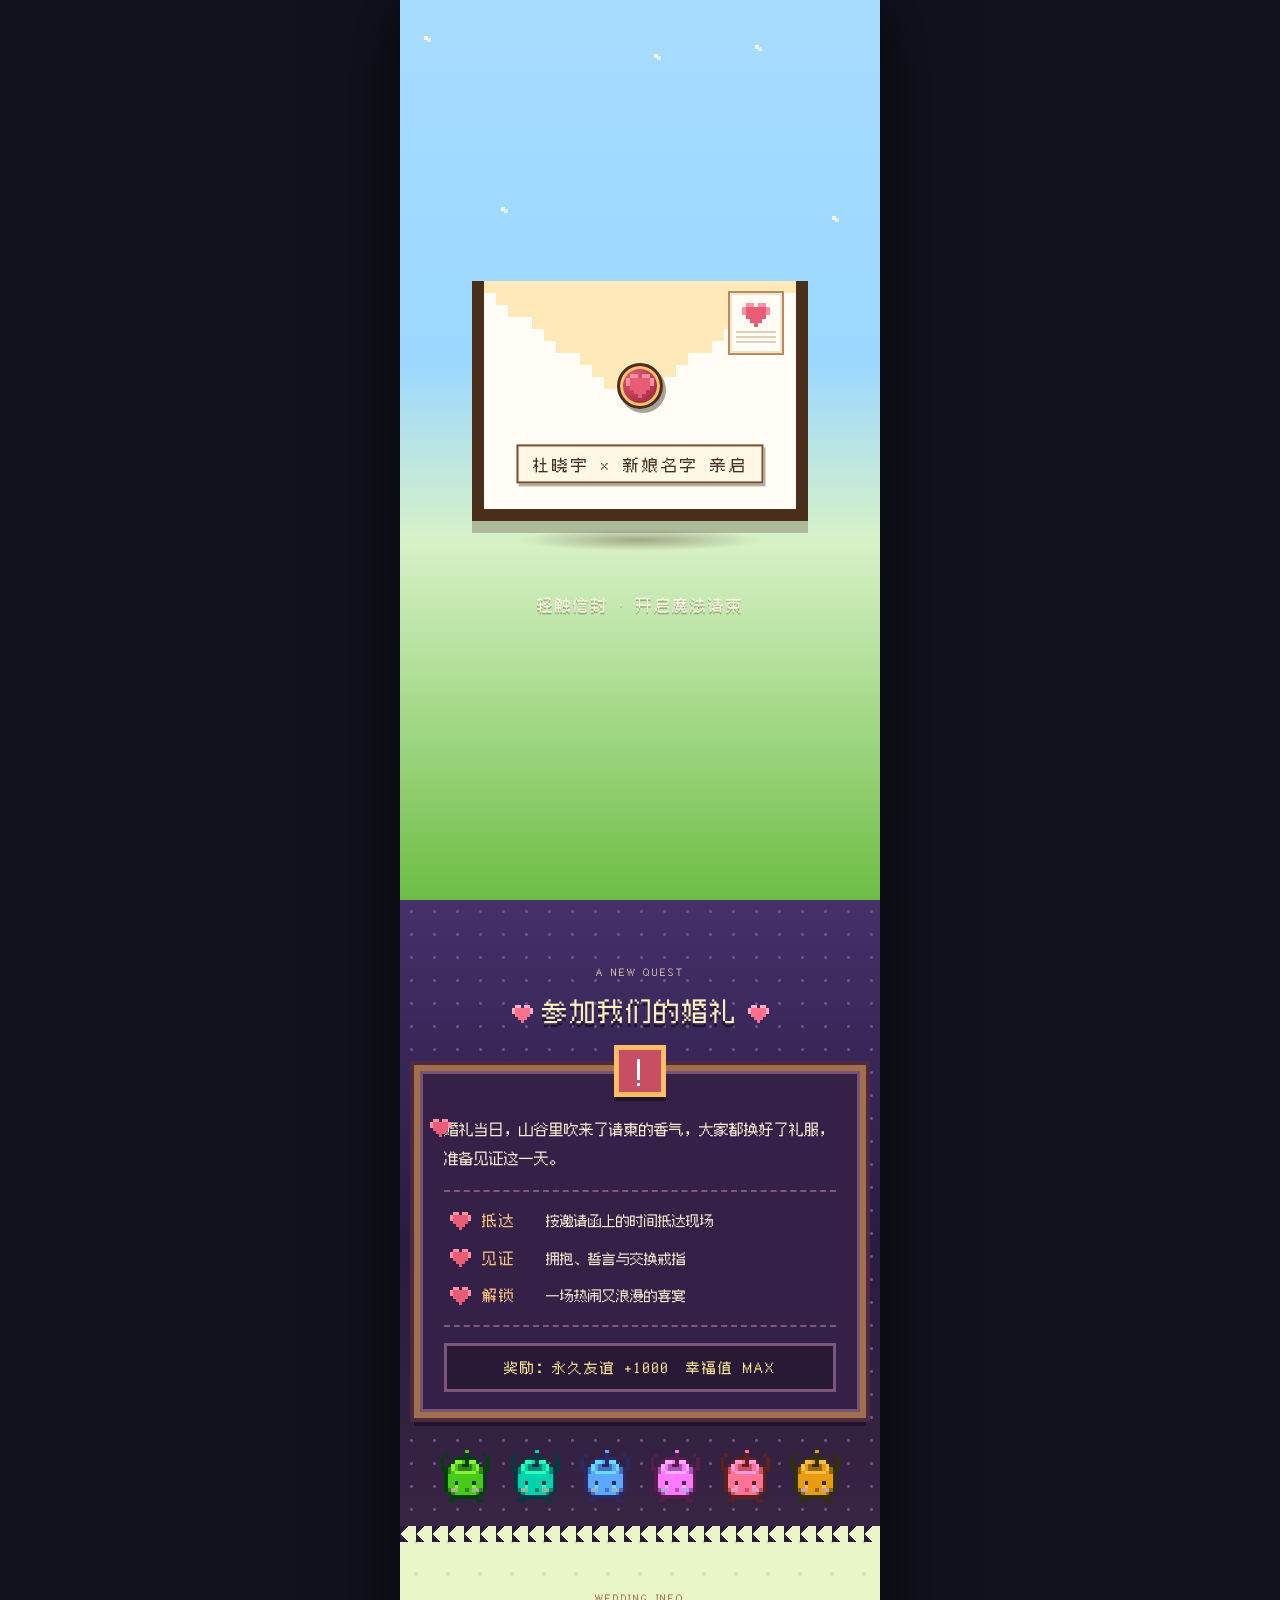
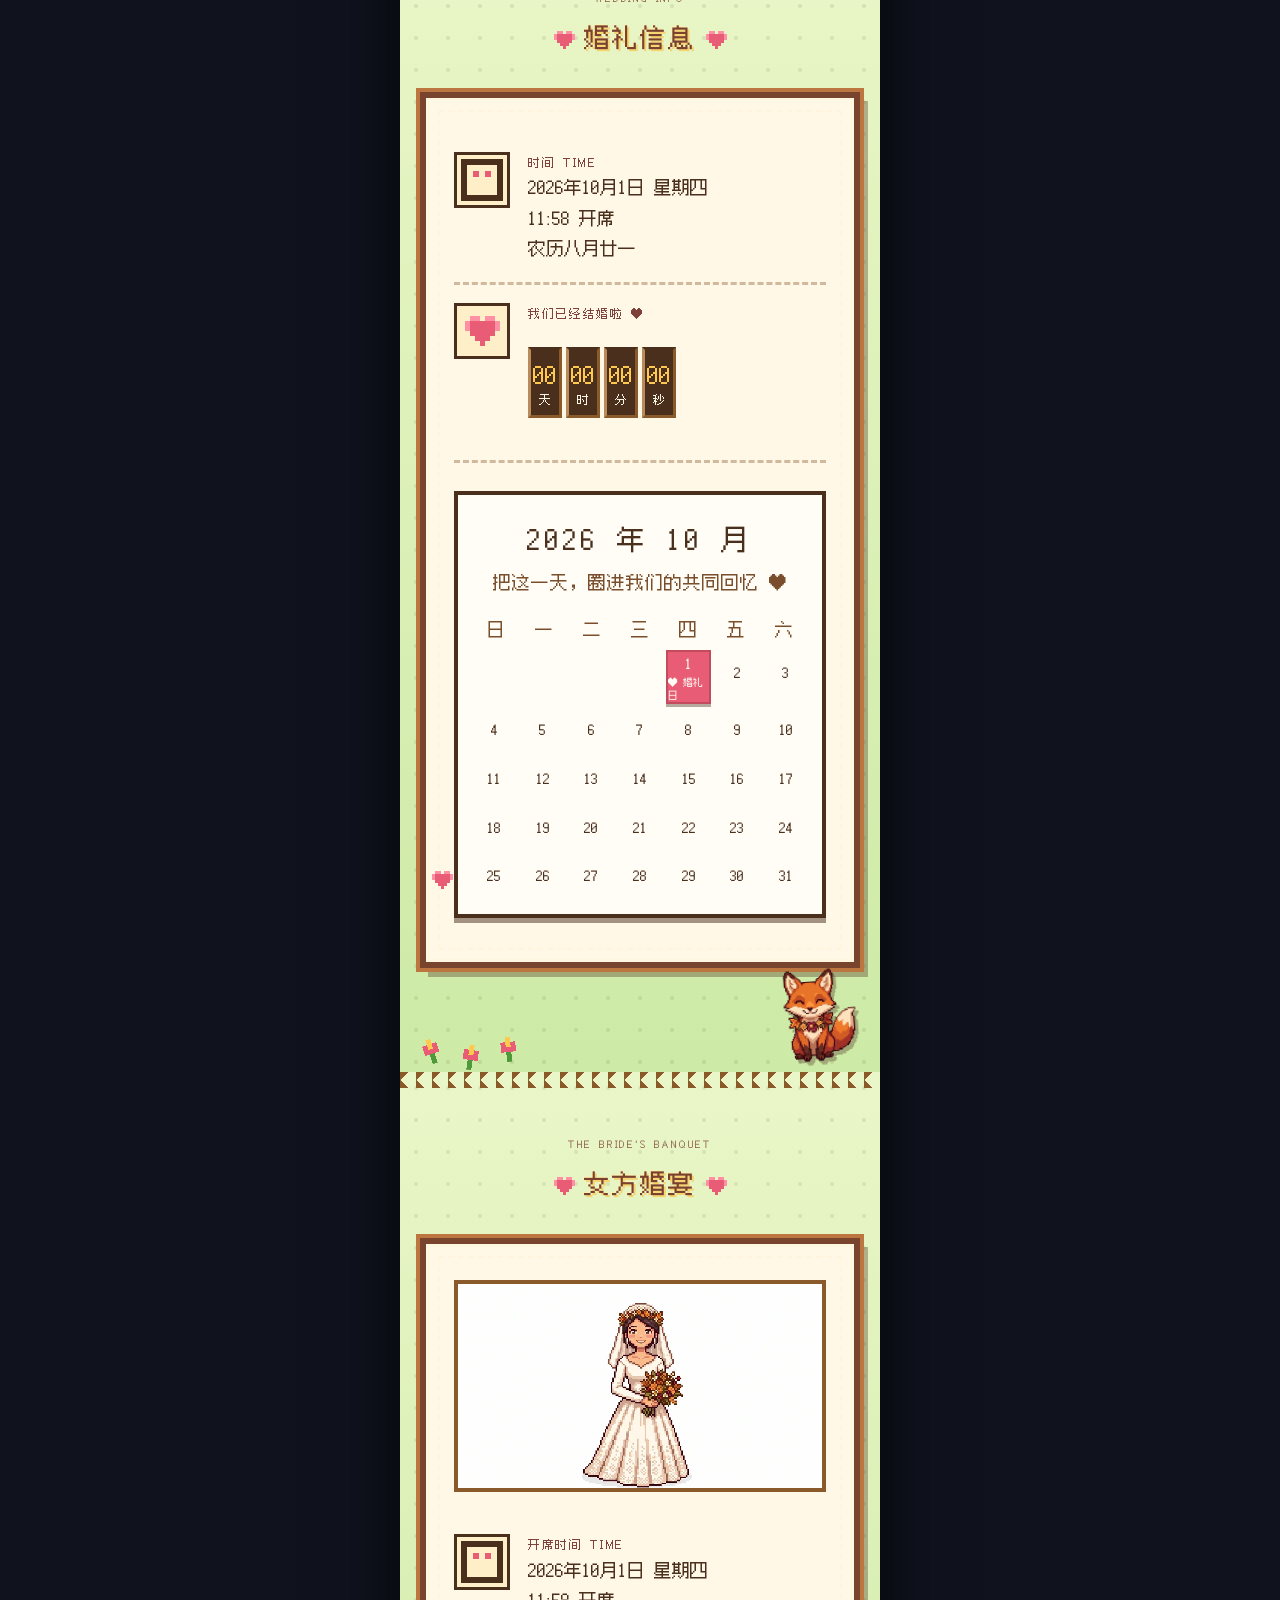
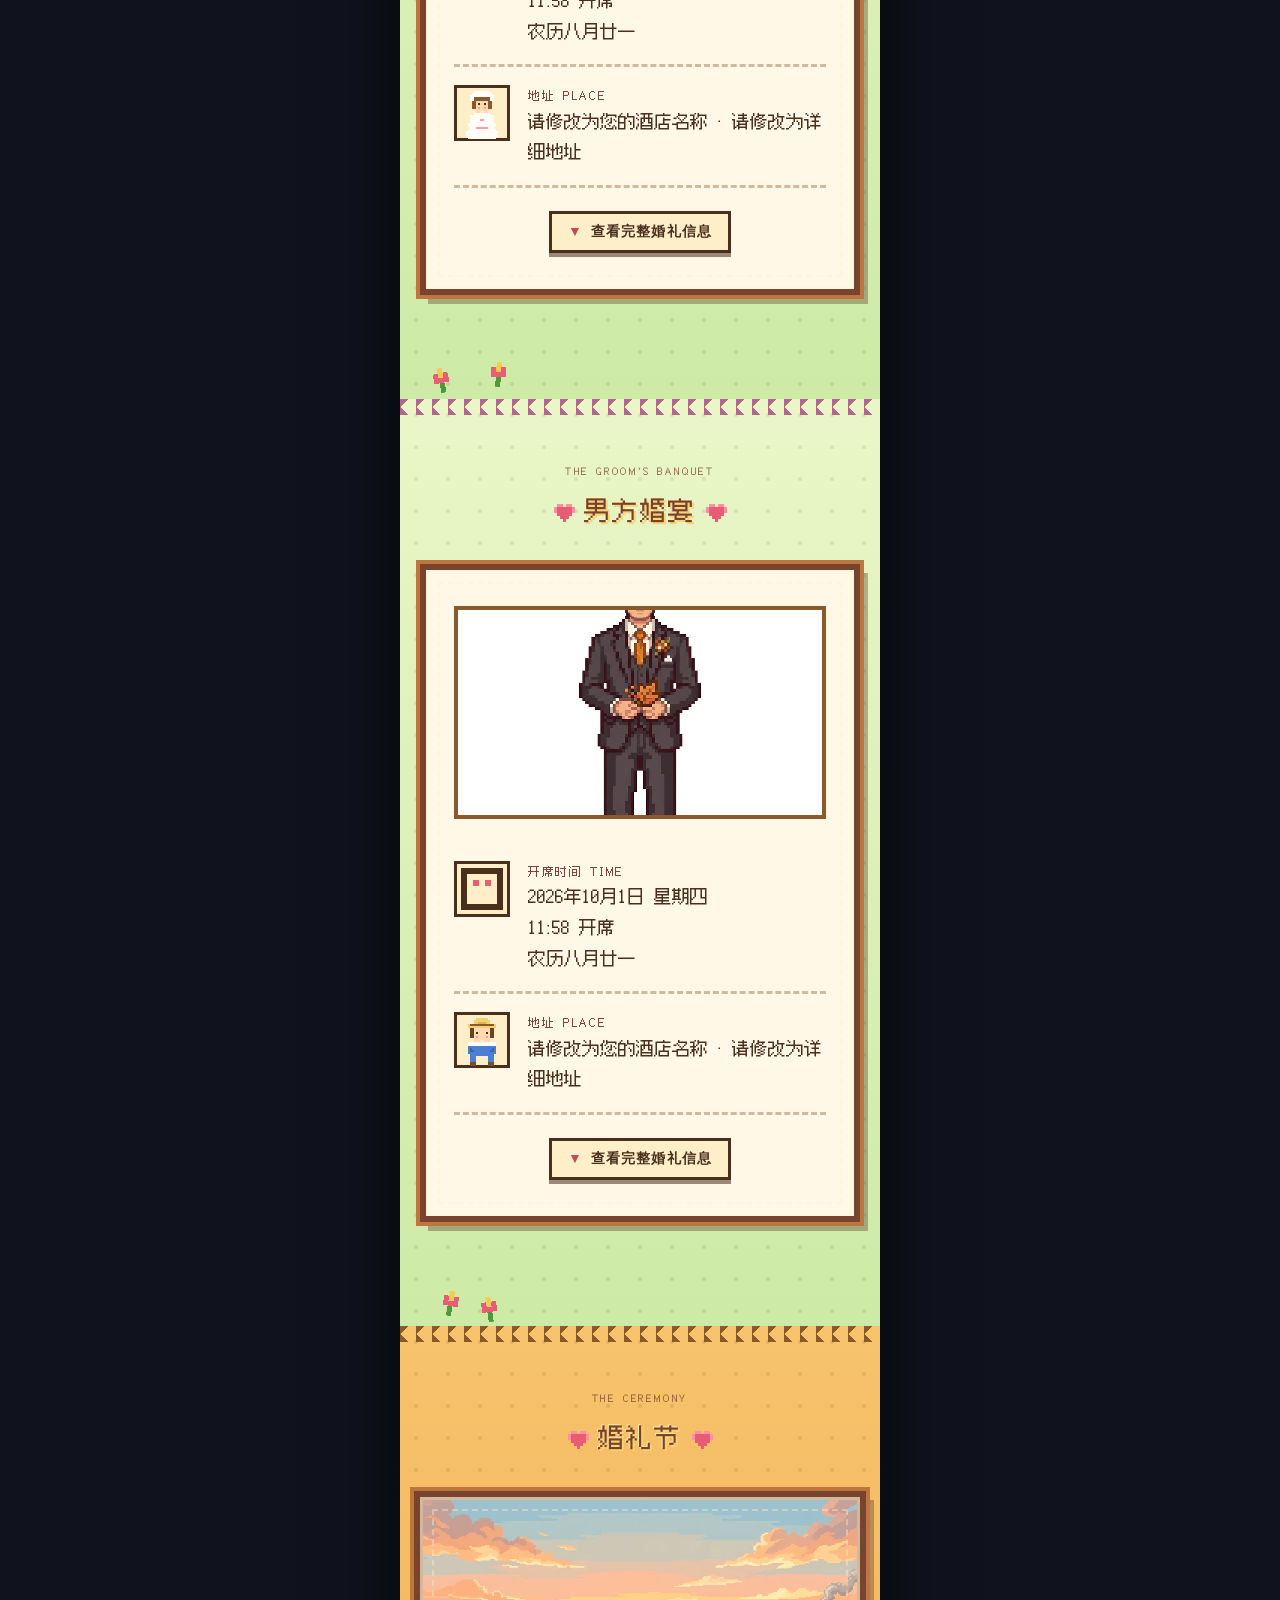
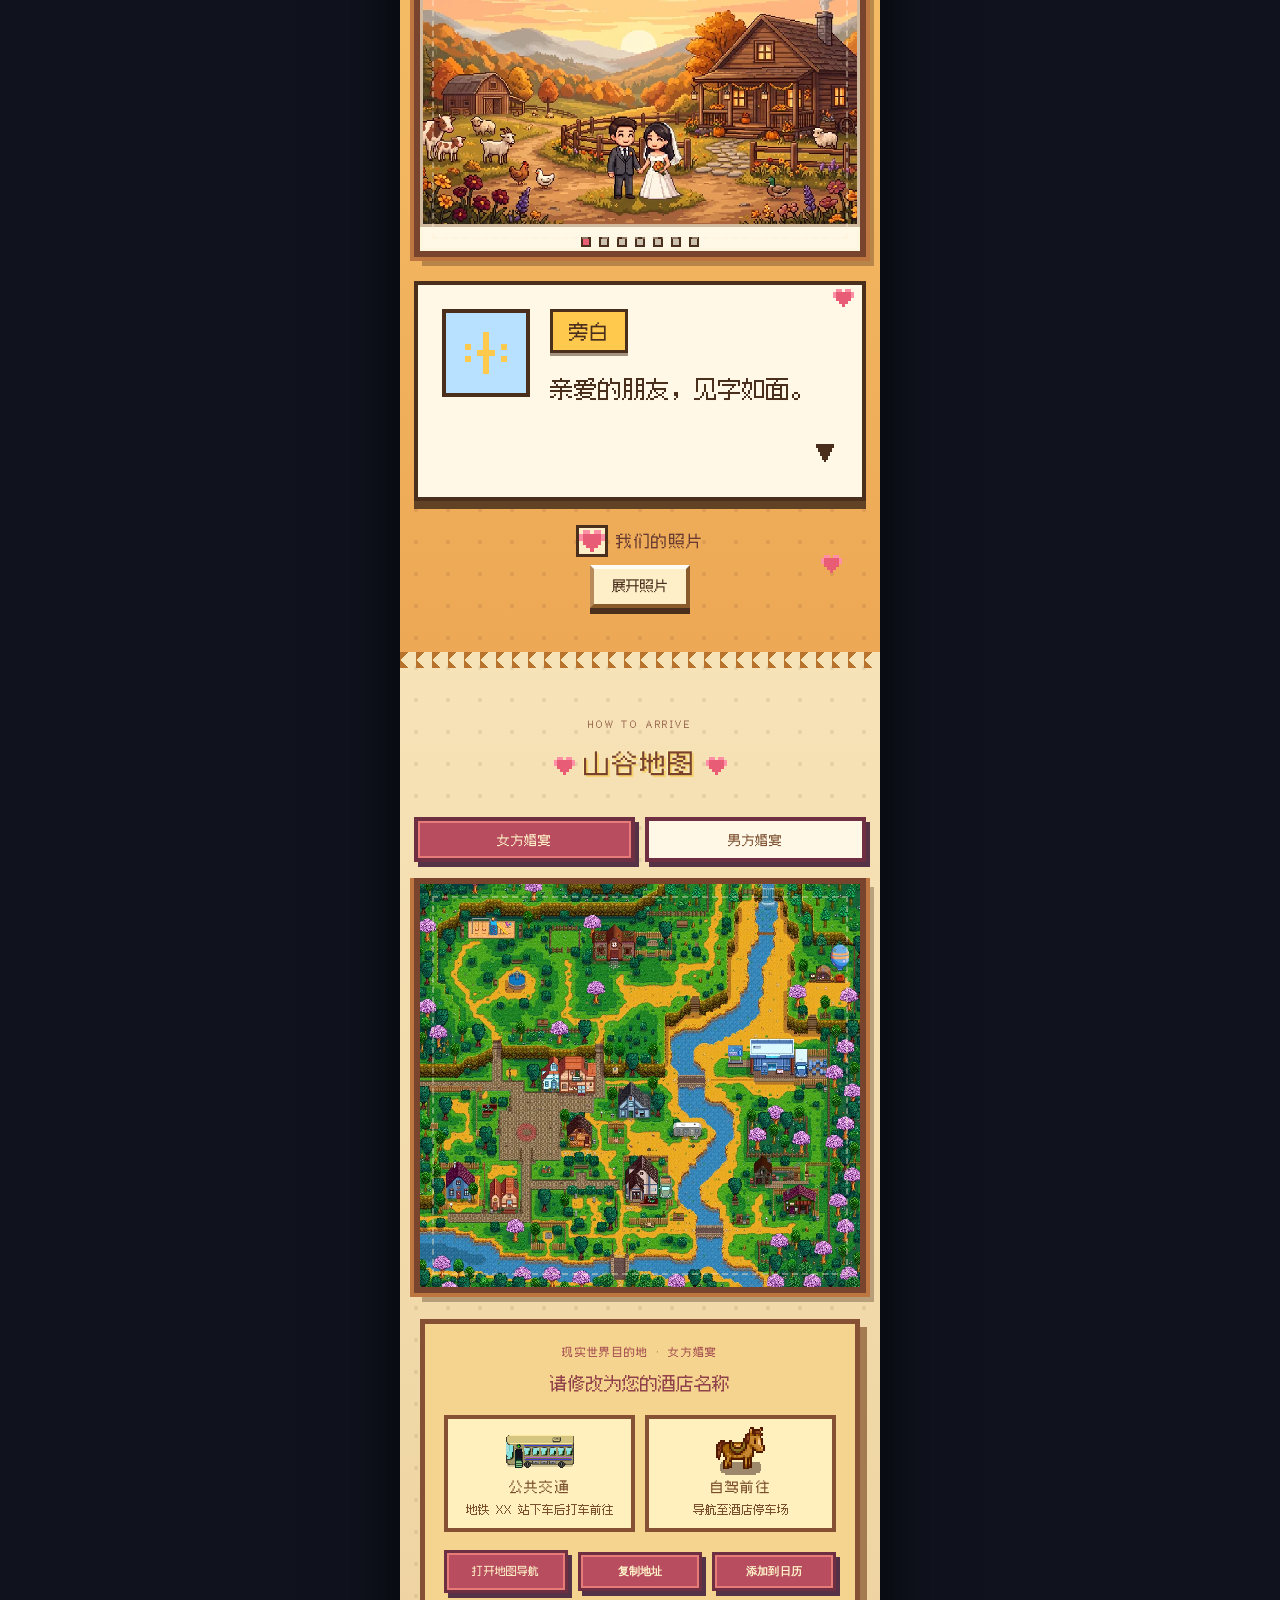
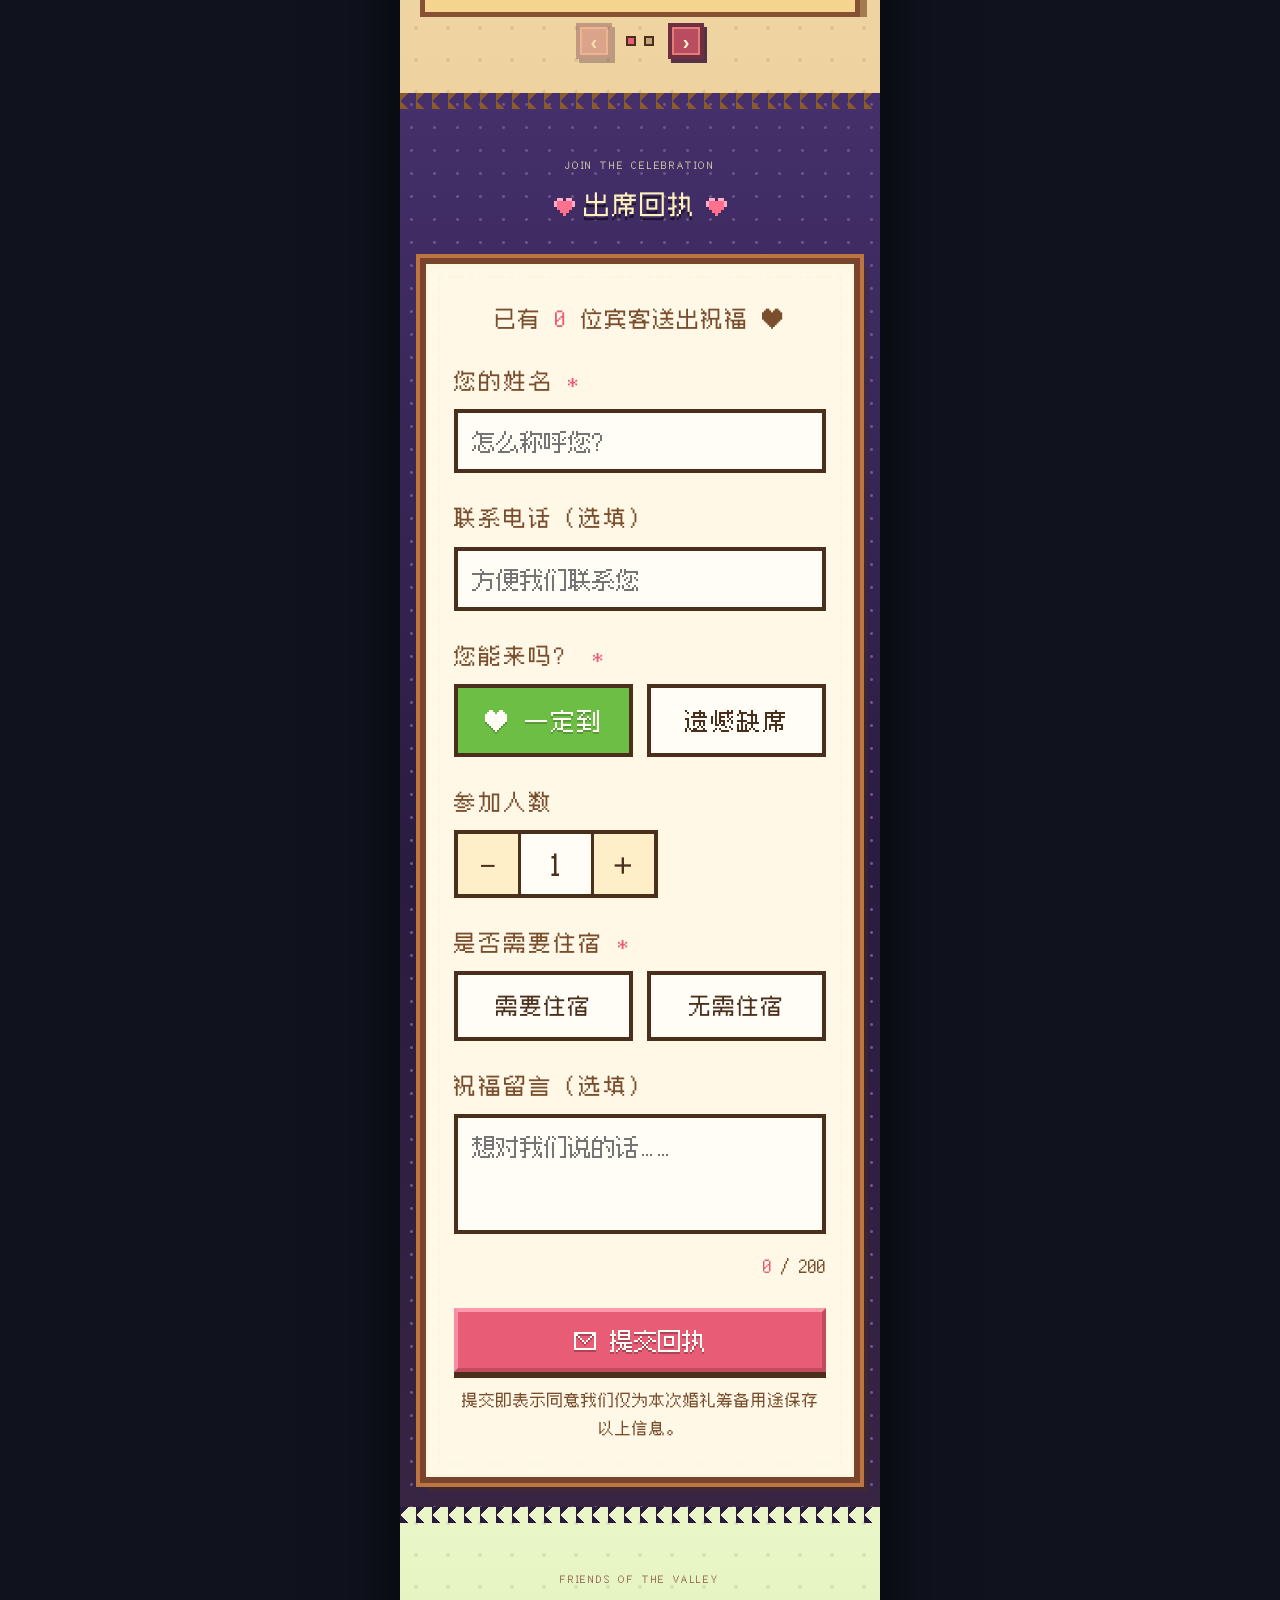
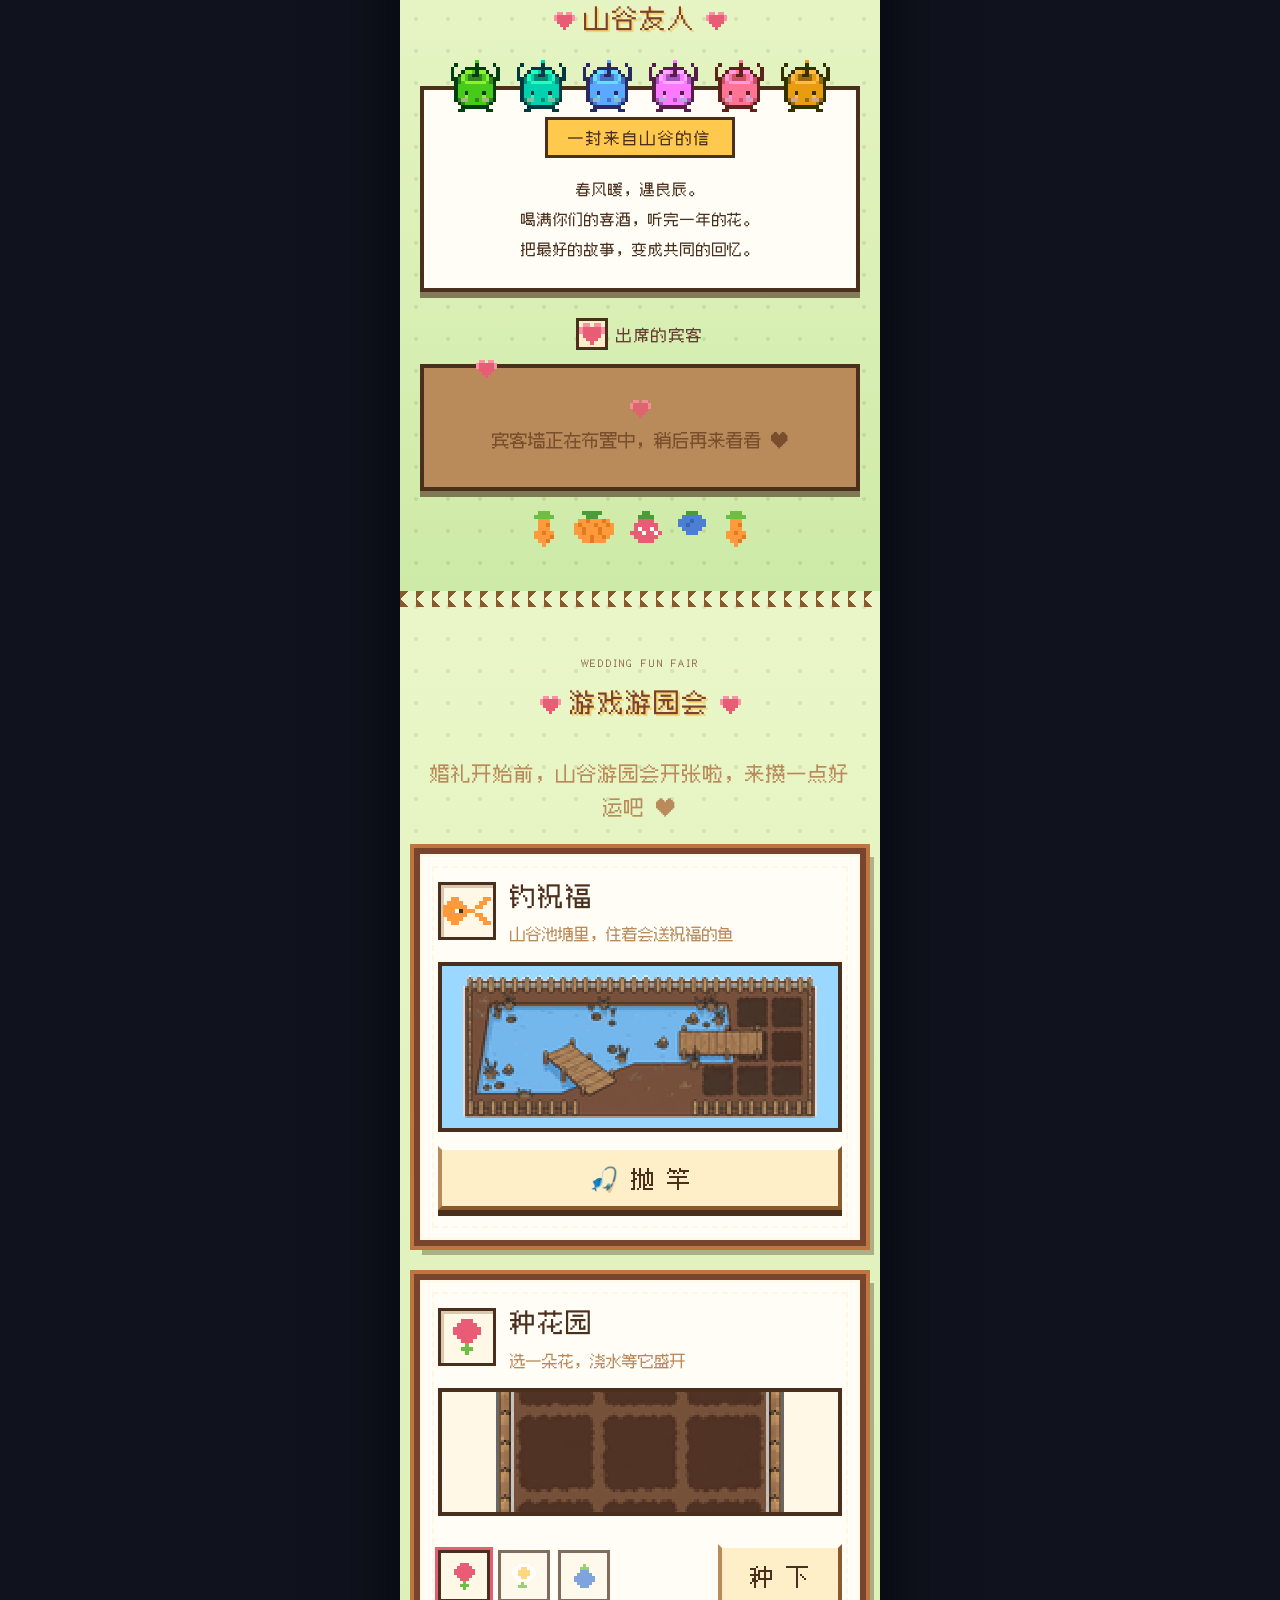
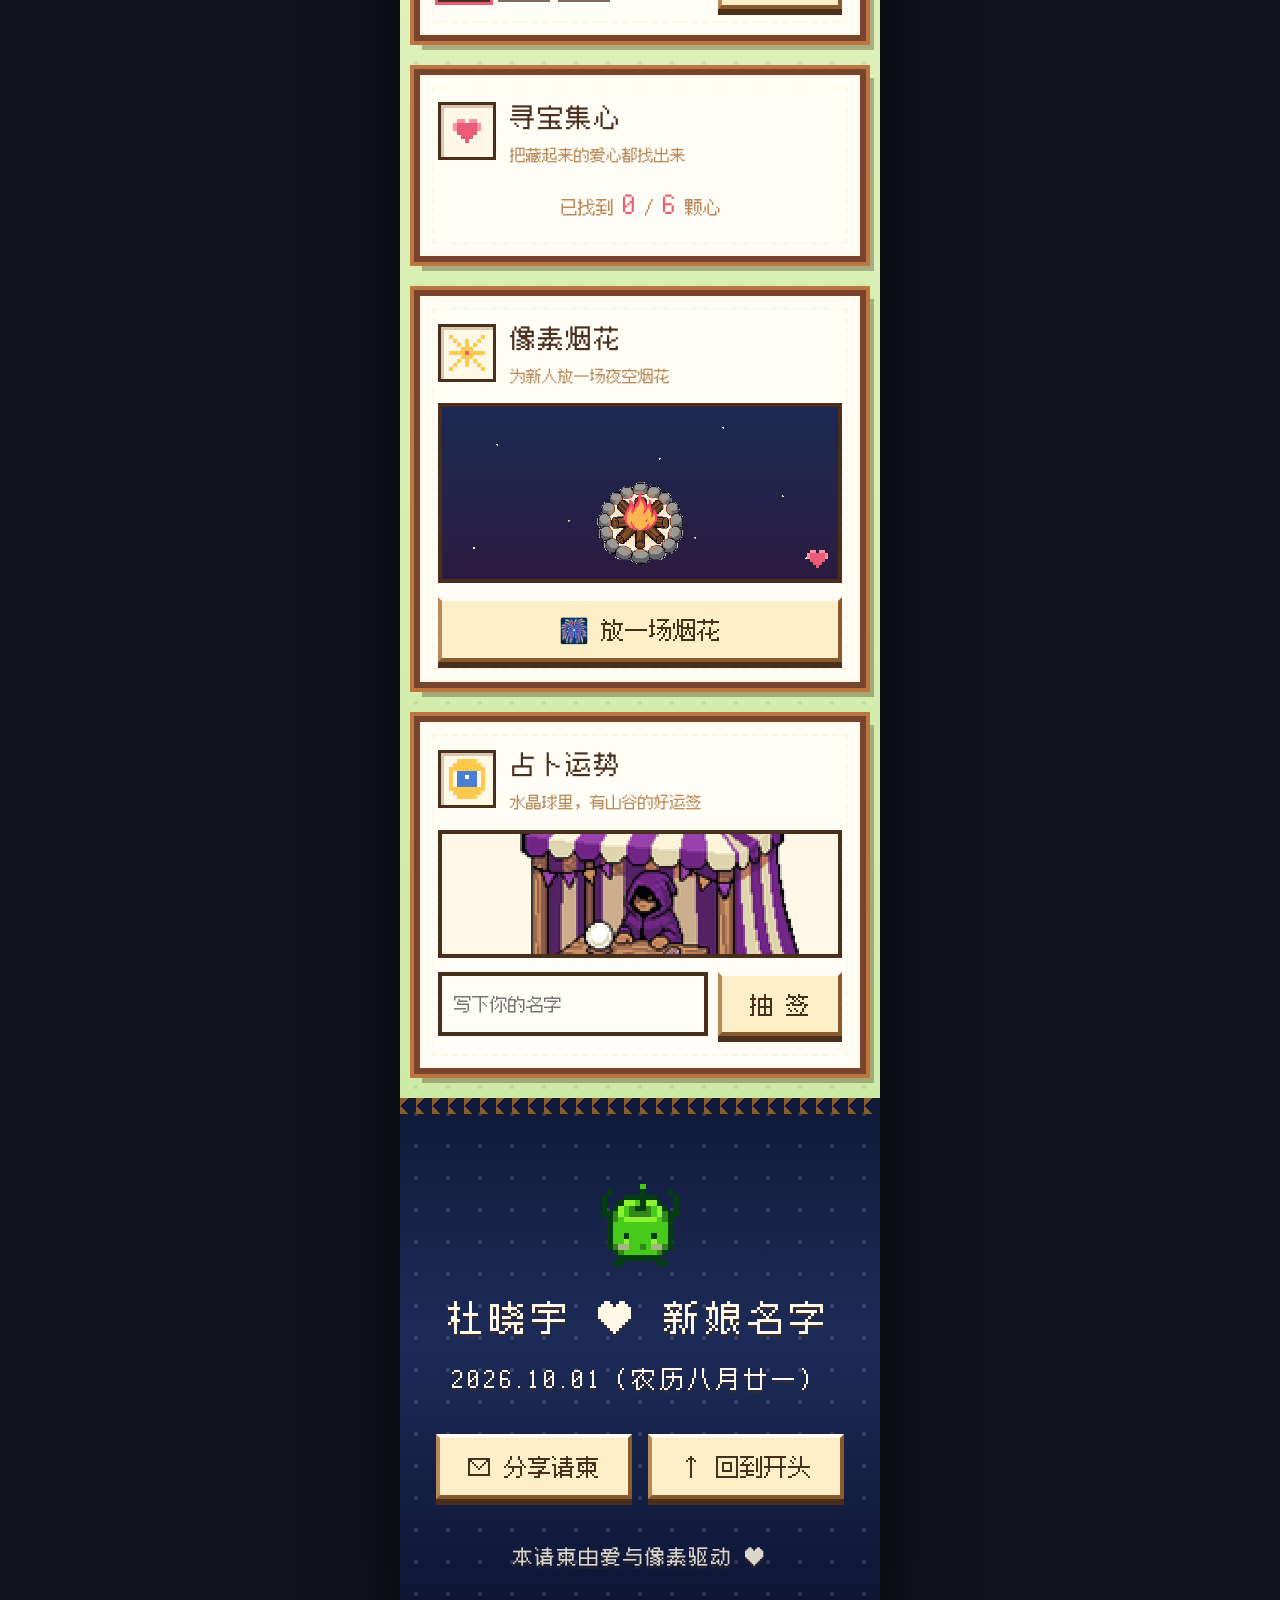
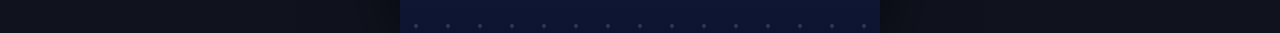
==== index.html @ 2c34ddae "照片CDN：图床从Supabase重写到wedding39.top服务器（国内微信快）+ 编辑器上传镜像到服务器 + 服务器上传接口（upload_server.py+systemd+nginx）+ " ====
<!DOCTYPE html>
<html lang="zh-CN">
<head>
  <meta charset="UTF-8">
  <meta name="viewport" content="width=device-width, initial-scale=1.0, viewport-fit=cover">
  <title>我们的婚礼请柬</title>
  <meta name="description" content="诚邀您参加我们的婚礼，点开有惊喜 ♥">
  <!-- 微信分享预览图（AI 生成合照封面） -->
  <meta property="og:image" content="https://wedding39.top/assets/tpl/cover.webp">
  <meta property="og:title" content="我们的婚礼请柬">
  <meta property="og:description" content="诚邀您参加我们的婚礼，点开有惊喜 ♥">
  <link rel="icon" href="data:image/svg+xml,%3Csvg%20xmlns='http://www.w3.org/2000/svg'%20viewBox='0%200%207%206'%20shape-rendering='crispEdges'%3E%3Crect%20x='1'%20y='0'%20width='2'%20height='1'%20fill='%23ff8fa5'/%3E%3Crect%20x='4'%20y='0'%20width='2'%20height='1'%20fill='%23ff8fa5'/%3E%3Crect%20x='0'%20y='1'%20width='7'%20height='2'%20fill='%23e85d75'/%3E%3Crect%20x='1'%20y='3'%20width='5'%20height='1'%20fill='%23e85d75'/%3E%3Crect%20x='2'%20y='4'%20width='3'%20height='1'%20fill='%23e85d75'/%3E%3Crect%20x='3'%20y='5'%20width='1'%20height='1'%20fill='%23e85d75'/%3E%3C/svg%3E">
  <link rel="stylesheet" href="css/style.css?v=27">
  <link rel="preload" as="image" href="assets/tpl/hero-garden.webp">
</head>
<body>

  <!-- ============ 开屏：信封 ============ -->
  <div id="envelope-screen">
    <div class="envelope-wrap" id="envelope-wrap" role="button" aria-label="打开请柬"></div>
    <div class="env-shadow" aria-hidden="true"></div>
    <p class="open-hint" id="open-hint">轻触信封 · 开启魔法请柬</p>
  </div>

  <!-- ============ 音乐开关 ============ -->
  <button id="music-toggle" hidden aria-label="音乐开关"></button>

  <!-- ============ 请柬正文 ============ -->
  <main id="invitation" aria-hidden="true">

    <!-- 主视觉（花园封面：AI 混搭插画 + 蝴蝶/爱心/绿叶粒子 + Ken Burns 慢缩放） -->
    <header id="hero">
      <div id="hero-scene" aria-hidden="true"></div>
      <div class="hero-copy">
        <p class="eyebrow reveal" id="hero-save"></p>
        <h1 class="game-title reveal"><span id="name-groom"></span> × <span id="name-bride"></span></h1>
        <p class="hero-date reveal" id="hero-date"></p>
        <p class="hero-guest reveal" id="hero-guest" hidden></p>
      </div>
      <button class="scroll-hint" id="hero-scroll-btn" type="button"><b>↓</b>点击开启邀请函<b>↓</b></button>
    </header>

    <!-- 任务卡：参加我们的婚礼 -->
    <section class="section quest-section sec-dirt" id="quest">
      <h2 class="sec-title quest-title"><span class="heart" data-heart></span>参加我们的婚礼<span class="heart" data-heart></span></h2>
      <div class="quest-card reveal">
        <div class="quest-pin">!</div>
        <p id="quest-intro">婚礼当日，山谷里吹来了请柬的香气，大家都换好了礼服，准备见证这一天。</p>
        <ul class="quest-list">
          <li><span class="quest-star" data-heart></span><b>抵达</b><span id="quest-arrive"></span></li>
          <li><span class="quest-star" data-heart></span><b>见证</b><span id="quest-witness"></span></li>
          <li><span class="quest-star" data-heart></span><b>解锁</b><span id="quest-unlock"></span></li>
        </ul>
        <div class="quest-reward" id="quest-reward">奖励：永久友谊 +1000　幸福值 MAX</div>
      </div>
      <div class="mascot-row" id="quest-mascots" aria-hidden="true"></div>
    </section>

    <!-- 统一介绍：时间 / 倒计时 / 今日行程 / 月历（共同信息） -->
    <section class="section sec-checker sec-dirt" id="notice">
      <h2 class="sec-title"><span class="heart" data-heart></span>婚礼信息<span class="heart" data-heart></span></h2>
      <div class="panel wood-frame reveal">
        <div class="info-row">
          <div class="icon" data-icon="calendar"></div>
          <div>
            <div class="info-label">时间 TIME</div>
            <div class="info-value" id="info-date"></div>
          </div>
        </div>
        <div class="info-row">
          <div class="icon" data-icon="heartSm"></div>
          <div>
            <div class="info-label">距离婚礼还有</div>
            <div class="countdown" id="countdown">
              <div class="cd-box"><div class="cd-num" id="cd-days">--</div><div class="cd-label">天</div></div>
              <div class="cd-box"><div class="cd-num" id="cd-hours">--</div><div class="cd-label">时</div></div>
              <div class="cd-box"><div class="cd-num" id="cd-mins">--</div><div class="cd-label">分</div></div>
              <div class="cd-box"><div class="cd-num" id="cd-secs">--</div><div class="cd-label">秒</div></div>
            </div>
          </div>
        </div>
        <div class="wedding-cal" id="wedding-cal" aria-label="婚礼月历"></div>
      </div>
      <!-- 山谷邮差狐狸 + 花草装饰 -->
      <div class="notice-deco" aria-hidden="true"><img src="assets/tpl/fox-deco.webp" alt="" loading="lazy"></div>
      <div class="notice-flowers" id="notice-flowers" aria-hidden="true"></div>
    </section>

    <!-- 女方婚宴：地址 / 开席时间 / 住宿接送安排（倒计时、月历可在编辑器按需开启） -->
    <section class="section sec-checker sec-dirt" id="notice-bride">
      <h2 class="sec-title"><span class="heart" data-heart></span>女方婚宴<span class="heart" data-heart></span></h2>
      <div class="panel wood-frame reveal">
        <div class="banquet-album" id="b-album">
          <div class="album-swipe" id="b-album-swipe"></div>
          <div class="album-dots" id="b-album-dots" aria-hidden="true"></div>
        </div>
        <div class="info-row">
          <div class="icon" data-icon="calendar"></div>
          <div>
            <div class="info-label">开席时间 TIME</div>
            <div class="info-value" id="b-info-date"></div>
          </div>
        </div>
        <div class="info-row">
          <div class="icon" data-icon="bride"></div>
          <div>
            <div class="info-label">地址 PLACE</div>
            <div class="info-value" id="b-info-venue"></div>
          </div>
        </div>
        <!-- 完整婚礼信息（可展开）：行程 / 交通 / 倒计时 / 月历 / 住宿接送 -->
        <div class="banquet-more" id="b-more">
          <button class="banquet-more-btn" id="b-more-btn" type="button" aria-expanded="false" aria-controls="b-more-body"><span class="bm-arrow" aria-hidden="true">▼</span>查看完整婚礼信息</button>
          <div class="banquet-more-body" id="b-more-body" hidden>
            <div class="mini-heading" id="b-schedule-heading"><span class="mini-heading-icon" data-icon="calendar"></span><span>今日行程</span></div>
            <div class="schedule-grid" id="b-schedule-grid"></div>
            <div class="transport-grid" id="b-transport-grid">
              <div class="transport-cell"><img src="assets/tpl/bus.png" alt="巴士" loading="lazy"><b>公共交通</b><span class="transport-text" id="b-transport-public"></span></div>
              <div class="transport-cell"><img src="assets/tpl/horse.png" alt="自驾" loading="lazy"><b>自驾前往</b><span class="transport-text" id="b-transport-car"></span></div>
            </div>
            <div class="info-row" id="b-cd-row">
              <div class="icon" data-icon="heartSm"></div>
              <div>
                <div class="info-label">距离女方喜宴还有</div>
                <div class="countdown" id="b-countdown">
                  <div class="cd-box"><div class="cd-num" id="b-cd-days">--</div><div class="cd-label">天</div></div>
                  <div class="cd-box"><div class="cd-num" id="b-cd-hours">--</div><div class="cd-label">时</div></div>
                  <div class="cd-box"><div class="cd-num" id="b-cd-mins">--</div><div class="cd-label">分</div></div>
                  <div class="cd-box"><div class="cd-num" id="b-cd-secs">--</div><div class="cd-label">秒</div></div>
                </div>
              </div>
            </div>
            <div class="wedding-cal" id="b-wedding-cal" aria-label="女方婚宴月历"></div>
            <div class="info-notice" id="b-info-notice" hidden></div>
            <div class="action-row">
              <a class="pixel-button" id="b-map-btn" target="_blank" rel="noopener">打开地图导航</a>
              <button class="pixel-button" id="b-copy-btn" type="button">复制地址</button>
              <button class="pixel-button" id="b-ics-btn" type="button">添加到日历</button>
            </div>
          </div>
        </div>
      </div>
      <div class="notice-flowers" id="b-flowers" aria-hidden="true"></div>
    </section>

    <!-- 男方婚宴：地址 / 开席时间 / 住宿接送安排（倒计时、月历可在编辑器按需开启） -->
    <section class="section sec-checker sec-dirt" id="notice-groom">
      <h2 class="sec-title"><span class="heart" data-heart></span>男方婚宴<span class="heart" data-heart></span></h2>
      <div class="panel wood-frame reveal">
        <div class="banquet-album" id="g-album">
          <div class="album-swipe" id="g-album-swipe"></div>
          <div class="album-dots" id="g-album-dots" aria-hidden="true"></div>
        </div>
        <div class="info-row">
          <div class="icon" data-icon="calendar"></div>
          <div>
            <div class="info-label">开席时间 TIME</div>
            <div class="info-value" id="g-info-date"></div>
          </div>
        </div>
        <div class="info-row">
          <div class="icon" data-icon="groom"></div>
          <div>
            <div class="info-label">地址 PLACE</div>
            <div class="info-value" id="g-info-venue"></div>
          </div>
        </div>
        <!-- 完整婚礼信息（可展开）：行程 / 交通 / 倒计时 / 月历 / 住宿接送 -->
        <div class="banquet-more" id="g-more">
          <button class="banquet-more-btn" id="g-more-btn" type="button" aria-expanded="false" aria-controls="g-more-body"><span class="bm-arrow" aria-hidden="true">▼</span>查看完整婚礼信息</button>
          <div class="banquet-more-body" id="g-more-body" hidden>
            <div class="mini-heading" id="g-schedule-heading"><span class="mini-heading-icon" data-icon="calendar"></span><span>今日行程</span></div>
            <div class="schedule-grid" id="g-schedule-grid"></div>
            <div class="transport-grid" id="g-transport-grid">
              <div class="transport-cell"><img src="assets/tpl/bus.png" alt="巴士" loading="lazy"><b>公共交通</b><span class="transport-text" id="g-transport-public"></span></div>
              <div class="transport-cell"><img src="assets/tpl/horse.png" alt="自驾" loading="lazy"><b>自驾前往</b><span class="transport-text" id="g-transport-car"></span></div>
            </div>
            <div class="info-row" id="g-cd-row">
              <div class="icon" data-icon="heartSm"></div>
              <div>
                <div class="info-label">距离男方喜宴还有</div>
                <div class="countdown" id="g-countdown">
                  <div class="cd-box"><div class="cd-num" id="g-cd-days">--</div><div class="cd-label">天</div></div>
                  <div class="cd-box"><div class="cd-num" id="g-cd-hours">--</div><div class="cd-label">时</div></div>
                  <div class="cd-box"><div class="cd-num" id="g-cd-mins">--</div><div class="cd-label">分</div></div>
                  <div class="cd-box"><div class="cd-num" id="g-cd-secs">--</div><div class="cd-label">秒</div></div>
                </div>
              </div>
            </div>
            <div class="wedding-cal" id="g-wedding-cal" aria-label="男方婚宴月历"></div>
            <div class="info-notice" id="g-info-notice" hidden></div>
            <div class="action-row">
              <a class="pixel-button" id="g-map-btn" target="_blank" rel="noopener">打开地图导航</a>
              <button class="pixel-button" id="g-copy-btn" type="button">复制地址</button>
              <button class="pixel-button" id="g-ics-btn" type="button">添加到日历</button>
            </div>
          </div>
        </div>
      </div>
      <div class="notice-flowers" id="g-flowers" aria-hidden="true"></div>
    </section>

    <!-- 婚礼节：场景大图 + 故事对话 + 照片墙 -->
    <section class="section sec-orange sec-dirt" id="ceremony">
      <h2 class="sec-title"><span class="heart" data-heart></span>婚礼节<span class="heart" data-heart></span></h2>
      <div class="wood-frame ceremony-board reveal" id="ceremony-board">
        <div class="slideshow" id="ceremony-slides" aria-label="婚礼仪式与照片轮播">
          <img class="slide" id="ceremony-img" alt="婚礼仪式场景">
          <img class="slide" alt="婚礼照片">
        </div>
        <div class="slideshow-dots" id="ceremony-dots" hidden></div>
      </div>
      <div class="dialog-box reveal" id="dialog-box" role="button" tabindex="0" aria-label="点击继续">
        <div class="dialog-portrait" id="dialog-portrait"></div>
        <div class="dialog-body">
          <div class="dialog-speaker" id="dialog-speaker"></div>
          <p class="dialog-text" id="dialog-text"></p>
          <div class="dialog-next">▼</div>
        </div>
      </div>
      <div class="mini-heading gallery-heading"><span class="mini-heading-icon" data-icon="heartSm"></span><span>我们的照片</span></div>
      <div class="gallery-toggle-row reveal" id="gallery-toggle-row">
        <button class="btn btn-sm" id="gallery-toggle-btn" type="button">展开照片</button>
      </div>
      <div id="gallery-grid" hidden></div>
    </section>

    <!-- 山谷地图：女方/男方两个场地，左右滑动切换 -->
    <section class="section sec-map sec-dirt" id="map">
      <h2 class="sec-title"><span class="heart" data-heart></span>山谷地图<span class="heart" data-heart></span></h2>
      <div class="map-tabs" id="map-tabs">
        <button class="map-tab active" id="map-tab-b" type="button">女方婚宴</button>
        <button class="map-tab" id="map-tab-g" type="button">男方婚宴</button>
      </div>
      <div class="map-swipe" id="map-swipe">
        <div class="map-slide" id="map-slide-b">
          <div class="map-photo wood-frame reveal"><img id="b-map-photo-img" alt="女方婚宴场地"></div>
          <article class="location-card reveal">
            <p class="location-overline">现实世界目的地 · 女方婚宴</p>
            <h3 class="location-venue" id="b-map-venue"></h3>
            <div class="transport-grid">
              <div class="transport-cell"><img src="assets/tpl/bus.png" alt="巴士" loading="lazy"><b>公共交通</b><span class="transport-text" id="b-map-transport-public"></span></div>
              <div class="transport-cell"><img src="assets/tpl/horse.png" alt="自驾" loading="lazy"><b>自驾前往</b><span class="transport-text" id="b-map-transport-car"></span></div>
            </div>
            <div class="action-row">
              <a class="pixel-button" id="b-map-nav" target="_blank" rel="noopener">打开地图导航</a>
              <button class="pixel-button" id="b-map-copy" type="button">复制地址</button>
              <button class="pixel-button" id="b-map-ics" type="button">添加到日历</button>
            </div>
          </article>
        </div>
        <div class="map-slide" id="map-slide-g">
          <div class="map-photo wood-frame reveal"><img id="g-map-photo-img" alt="男方婚宴场地"></div>
          <article class="location-card reveal">
            <p class="location-overline">现实世界目的地 · 男方婚宴</p>
            <h3 class="location-venue" id="g-map-venue"></h3>
            <div class="transport-grid">
              <div class="transport-cell"><img src="assets/tpl/bus.png" alt="巴士" loading="lazy"><b>公共交通</b><span class="transport-text" id="g-map-transport-public"></span></div>
              <div class="transport-cell"><img src="assets/tpl/horse.png" alt="自驾" loading="lazy"><b>自驾前往</b><span class="transport-text" id="g-map-transport-car"></span></div>
            </div>
            <div class="action-row">
              <a class="pixel-button" id="g-map-nav" target="_blank" rel="noopener">打开地图导航</a>
              <button class="pixel-button" id="g-map-copy" type="button">复制地址</button>
              <button class="pixel-button" id="g-map-ics" type="button">添加到日历</button>
            </div>
          </article>
        </div>
      </div>
      <div class="map-controls">
        <button class="map-arrow" id="map-arrow-l" type="button" aria-label="上一个场地">‹</button>
        <div class="map-dots" aria-hidden="true"><i class="map-dot active"></i><i class="map-dot"></i></div>
        <button class="map-arrow" id="map-arrow-r" type="button" aria-label="下一个场地">›</button>
      </div>
    </section>

    <!-- 回执 -->
    <section class="section sec-dirt" id="rsvp">
      <h2 class="sec-title"><span class="heart" data-heart></span>出席回执<span class="heart" data-heart></span></h2>
      <div class="panel wood-frame reveal">
        <p id="rsvp-counter" hidden>已有 <b id="rsvp-count">0</b> 位宾客送出祝福 ♥</p>
        <form id="rsvp-form" novalidate>
          <div class="field">
            <label for="rsvp-name">您的姓名 <span class="req">*</span></label>
            <input type="text" id="rsvp-name" maxlength="20" placeholder="怎么称呼您？" autocomplete="name">
          </div>
          <div class="field">
            <label for="rsvp-phone">联系电话（选填）</label>
            <input type="tel" id="rsvp-phone" maxlength="11" placeholder="方便我们联系您" autocomplete="tel">
          </div>
          <div class="field">
            <label>您能来吗？ <span class="req">*</span></label>
            <div class="radio-pills" id="rsvp-attending">
              <label class="checked" data-val="yes"><input type="radio" name="attending" value="yes" checked>♥ 一定到</label>
              <label class="no" data-val="no"><input type="radio" name="attending" value="no">遗憾缺席</label>
            </div>
          </div>
          <div class="field" id="rsvp-count-field">
            <label>参加人数</label>
            <div class="stepper">
              <button type="button" id="stepper-minus" aria-label="减一人">−</button>
              <span class="stepper-val" id="stepper-val">1</span>
              <button type="button" id="stepper-plus" aria-label="加一人">＋</button>
            </div>
          </div>
          <div class="field" id="rsvp-accommodation-field">
            <label>是否需要住宿 <span class="req">*</span></label>
            <div class="radio-pills accommodation-pills" id="rsvp-accommodation">
              <label data-val="yes"><input type="radio" name="needsAccommodation" value="yes">需要住宿</label>
              <label data-val="no"><input type="radio" name="needsAccommodation" value="no">无需住宿</label>
            </div>
          </div>
          <div id="accommodation-dates" hidden>
            <div class="field">
              <label for="rsvp-checkin">入住时间 <span class="req">*</span></label>
              <input type="datetime-local" id="rsvp-checkin">
            </div>
            <div class="field">
              <label for="rsvp-checkout">退房时间 <span class="req">*</span></label>
              <input type="datetime-local" id="rsvp-checkout">
            </div>
          </div>
          <div class="field">
            <label for="rsvp-msg">祝福留言（选填）</label>
            <textarea id="rsvp-msg" maxlength="200" placeholder="想对我们说的话……"></textarea>
            <span class="msg-count"><b id="rsvp-msg-count">0</b> / 200</span>
          </div>
          <p class="rsvp-error" id="rsvp-error" role="alert" hidden></p>
          <button class="btn btn-primary btn-block" id="rsvp-submit" type="submit">✉ 提交回执</button>
          <p class="form-note">提交即表示同意我们仅为本次婚礼筹备用途保存以上信息。</p>
        </form>
        <div class="rsvp-success hidden" id="rsvp-success">
          <span class="big-heart" data-icon="gift"></span>
          <p id="rsvp-success-text">收到你的祝福啦！♥</p>
          <p class="rsvp-summary" id="rsvp-success-summary" hidden></p>
          <button class="btn btn-block" type="button" id="rsvp-edit" style="margin-top:24px" hidden>修改我的回执</button>
          <button class="btn btn-block" type="button" id="rsvp-again" style="margin-top:16px">再填一份（帮家人报名）</button>
        </div>
        <p class="hidden" id="rsvp-disabled-hint" style="text-align:center;color:#7a4e2d">回执功能尚未开通，详见 README 说明。</p>
      </div>
    </section>

    <!-- 山谷友人：祝福信 + 出席宾客头像墙 -->
    <section class="section guests-section sec-checker sec-dirt" id="guests">
      <h2 class="sec-title guests-title"><span class="heart" data-heart></span>山谷友人<span class="heart" data-heart></span></h2>
      <div class="blessing-card reveal">
        <div class="mascot-peek" id="guests-mascots" aria-hidden="true"></div>
        <div class="blessing-title">一封来自山谷的信</div>
        <p id="blessing-text">春风暖，遇良辰。<br>喝满你们的喜酒，听完一年的花。<br>把最好的故事，变成共同的回忆。</p>
      </div>
      <div class="mini-heading"><span class="mini-heading-icon" data-icon="heartSm"></span><span>出席的宾客</span></div>
      <div class="animal-grid reveal" id="animal-grid" aria-label="宾客墙"></div>
      <div class="harvest-row reveal" id="harvest-row" aria-hidden="true"></div>
    </section>

    <!-- 游戏游园会：钓祝福 / 种花园 / 寻宝集心 / 像素烟花 / 占卜运势 -->
    <section class="section games-section sec-checker sec-dirt" id="games">
      <h2 class="sec-title"><span class="heart" data-heart></span>游戏游园会<span class="heart" data-heart></span></h2>
      <p class="games-intro reveal" id="games-intro">婚礼开始前，山谷游园会开张啦，来攒一点好运吧 ♥</p>
      <div class="games-grid">

        <article class="game-card wood-frame reveal" id="game-fishing">
          <header class="game-head">
            <div class="game-icon" id="gi-fishing"></div>
            <div class="game-head-text">
              <h3>钓祝福</h3>
              <p>山谷池塘里，住着会送祝福的鱼</p>
            </div>
          </header>
          <div class="pond" id="fishing-pond">
            <img src="assets/bg/pix/pond.png" alt="山谷池塘" loading="lazy">
            <div class="pond-scene">
              <div class="ripple" id="fishing-ripple" hidden></div>
              <div class="bobber" id="fishing-bobber" hidden></div>
              <div class="fish-pop" id="fish-pop" hidden></div>
            </div>
          </div>
          <button class="btn btn-block" id="fishing-btn" type="button">🎣 抛 竿</button>
          <ul class="fish-log" id="fish-log"></ul>
        </article>

        <article class="game-card wood-frame reveal" id="game-garden">
          <header class="game-head">
            <div class="game-icon" id="gi-garden"></div>
            <div class="game-head-text">
              <h3>种花园</h3>
              <p>选一朵花，浇水等它盛开</p>
            </div>
          </header>
          <div class="game-art" aria-hidden="true"><img src="assets/bg/pix/flowerbed.png" alt="" loading="lazy"></div>
          <div class="garden-bed" id="garden-bed"></div>
          <div class="garden-tools">
            <div class="seed-picks">
              <button class="seed-pick" data-flower="tulip" type="button" aria-label="选择郁金香"></button>
              <button class="seed-pick" data-flower="daisy" type="button" aria-label="选择雏菊"></button>
              <button class="seed-pick" data-flower="bluebell" type="button" aria-label="选择风铃草"></button>
            </div>
            <button class="btn" id="garden-plant-btn" type="button">种 下</button>
          </div>
          <p class="garden-count" id="garden-count" hidden></p>
        </article>

        <article class="game-card wood-frame reveal" id="game-treasure">
          <header class="game-head">
            <div class="game-icon" id="gi-treasure"></div>
            <div class="game-head-text">
              <h3>寻宝集心</h3>
              <p>把藏起来的爱心都找出来</p>
            </div>
          </header>
          <div class="treasure-progress">已找到 <b id="treasure-found">0</b> / <b id="treasure-total">6</b> 颗心</div>
          <div class="treasure-chest" id="treasure-chest" hidden>
            <p>🎁 全部找到！</p>
            <span id="treasure-reward"></span>
          </div>
        </article>

        <article class="game-card wood-frame reveal" id="game-fireworks">
          <header class="game-head">
            <div class="game-icon" id="gi-fireworks"></div>
            <div class="game-head-text">
              <h3>像素烟花</h3>
              <p>为新人放一场夜空烟花</p>
            </div>
          </header>
          <div class="firework-sky" id="firework-sky" aria-label="烟花夜空，点击也能放烟花">
            <img class="campfire" src="assets/bg/pix/campfire.png" alt="山谷篝火" loading="lazy">
          </div>
          <button class="btn btn-block" id="firework-btn" type="button">🎆 放一场烟花</button>
        </article>

        <article class="game-card wood-frame reveal" id="game-fortune">
          <header class="game-head">
            <div class="game-icon" id="gi-fortune"></div>
            <div class="game-head-text">
              <h3>占卜运势</h3>
              <p>水晶球里，有山谷的好运签</p>
            </div>
          </header>
          <div class="game-art" aria-hidden="true"><img src="assets/bg/pix/fortune-booth.png" alt="" loading="lazy"></div>
          <div class="fortune-input">
            <input type="text" id="fortune-name" maxlength="10" placeholder="写下你的名字">
            <button class="btn" id="fortune-btn" type="button">抽 签</button>
          </div>
          <div class="fortune-result" id="fortune-result" hidden></div>
        </article>

      </div>
    </section>

    <!-- 页脚 -->
    <footer>
      <div class="ending-mascot" id="ending-mascot" aria-hidden="true"></div>
      <p class="footer-names"><span id="foot-groom"></span> ♥ <span id="foot-bride"></span></p>
      <p class="footer-date" id="foot-date"></p>
      <div class="footer-btns">
        <button class="btn" id="share-btn" type="button">✉ 分享请柬</button>
        <button class="btn" id="back-top-btn" type="button">↑ 回到开头</button>
      </div>
      <p class="footer-note">本请柬由爱与像素驱动 ♥</p>
    </footer>
  </main>

  <!-- 浮动工具栏：音乐 / 信息 / 回执 / 成就 -->
  <nav class="floating-tools" id="floating-tools" hidden aria-label="页面工具">
    <button class="tool-slot" id="ft-music" type="button" aria-label="音乐开关"></button>
    <button class="tool-slot" id="ft-info" type="button" aria-label="查看婚礼信息"></button>
    <button class="tool-slot" id="ft-rsvp" type="button" aria-label="填写出席回执"></button>
    <button class="tool-slot" id="ft-ach" type="button" aria-label="查看成就图鉴"></button>
  </nav>

  <!-- 成就面板 -->
  <div id="ach-mask" class="ach-mask" hidden></div>
  <div id="ach-panel" class="ach-panel" hidden role="dialog" aria-label="成就图鉴">
    <div class="ach-head">
      <span class="ach-head-icon" id="ach-head-icon"></span>
      <h3>成就图鉴</h3>
      <button id="ach-close" type="button" aria-label="关闭">✕</button>
    </div>
    <p class="ach-summary" id="ach-summary"></p>
    <ul class="ach-list" id="ach-list"></ul>
  </div>

  <!-- 灯箱 -->
  <div id="lightbox" hidden>
    <div class="lb-stage">
      <img id="lightbox-img" alt="照片大图">
      <button class="lb-nav lb-prev" id="lb-prev" type="button" aria-label="上一张">‹</button>
      <button class="lb-nav lb-next" id="lb-next" type="button" aria-label="下一张">›</button>
      <button class="lb-close" id="lb-close" type="button" aria-label="关闭">✕</button>
      <div class="lb-counter" id="lb-counter">1 / 1</div>
    </div>
  </div>

  <!-- 提示气泡 -->
  <div id="toast" hidden></div>

  <script src="assets/js/supabase.min.js"></script>
  <script src="config.js"></script>
  <script src="js/pixelart.js?v=6"></script>
  <script src="js/main.js?v=33"></script>
</body>
</html>
---- css/style.css ----
/* ============================================================
   像素婚礼请柬 · 星露谷风格设计系统
   字体：缝合像素字体 Fusion Pixel（12px，请使用 12 的倍数字号）
   ============================================================ */

@font-face {
  font-family: "Fusion Pixel";
  src: url("../assets/fonts/fusion-pixel-12px-proportional-zh_hans.otf.woff2") format("woff2");
  font-weight: 400 900;
  font-display: swap;
}
@font-face {
  font-family: "Fusion Pixel";
  src: url("../assets/fonts/fusion-pixel-12px-proportional-latin.otf.woff2") format("woff2");
  unicode-range: U+0000-00FF, U+2000-206F;
  font-weight: 400 900;
  font-display: swap;
}

:root {
  /* 星露谷配色 */
  --ink: #4a2f1d;          /* 深棕 · 描边/正文 */
  --ink-soft: #7a4e2d;     /* 浅棕 */
  --cream: #fff8e7;        /* 奶油 · 面板底色 */
  --cream-2: #ffefc9;      /* 奶油深 · 信封盖 */
  --paper: #fffdf5;        /* 纸白 */
  --sky: #9bd8ff;
  --sky-deep: #7cc0f5;
  --grass: #6dbe45;
  --grass-dark: #4e9a3a;
  --wood: #b98a5a;
  --wood-dark: #8b5a2b;
  --red: #e85d75;          /* 爱心红 */
  --red-dark: #c24b5e;
  --pink: #ffb3c1;
  --gold: #ffc94d;
  --gold-dark: #e0a82e;
  --blue: #4a7fd4;         /* 背带裤蓝 */
  --blue-dark: #3a66ae;

  --border: 4px solid var(--ink);
  --shadow-hard: 0 8px 0 rgba(74, 47, 29, 0.85);
  --shadow-btn: 0 6px 0 var(--ink);
}

* { margin: 0; padding: 0; box-sizing: border-box; }

html { -webkit-text-size-adjust: 100%; }

body {
  font-family: "Fusion Pixel", "Microsoft YaHei", "PingFang SC", monospace;
  font-size: 24px;               /* 12px × 2，像素字体最佳倍率 */
  line-height: 1.7;
  color: var(--ink);
  background: linear-gradient(180deg, var(--sky) 0%, var(--sky-deep) 18%, #c9ec9a 18.2%, var(--grass) 100%);
  background-attachment: fixed;
  min-height: 100vh;
  overflow-x: hidden;
  -webkit-tap-highlight-color: transparent;
  user-select: none;
}

img, svg { image-rendering: pixelated; }

/* 信封未打开时锁定滚动 */
body.lock { overflow: hidden; }

main { max-width: 560px; margin: 0 auto; }

/* ============================================================
   通用组件
   ============================================================ */

/* 像素面板 */
.panel {
  background: var(--cream);
  border: var(--border);
  box-shadow: var(--shadow-hard);
  padding: 36px 28px;
  margin: 0 20px;
  position: relative;
}
.panel::before {
  content: "";
  position: absolute; inset: 8px;
  border: 2px solid rgba(138, 91, 43, 0.35);
  pointer-events: none;
}

/* 区块 */
.section { padding: 64px 0 24px; }

/* —— 邀请函区装饰：山谷邮差狐狸（右下）+ 花草（左下） —— */
#notice, #notice-bride, #notice-groom { position: relative; padding-bottom: 104px; }
.notice-deco {
  position: absolute; right: 12px; bottom: 0; width: 96px; z-index: 1;
  pointer-events: none;
}
.notice-deco img {
  display: block; width: 100%; height: auto;
  image-rendering: pixelated; transform: rotate(-4deg);
  filter: drop-shadow(3px 4px 0 rgba(74, 47, 29, 0.35));
}
.notice-flowers { position: absolute; left: 0; right: 0; bottom: 0; height: 0; z-index: 1; pointer-events: none; }
.notice-flowers svg { position: absolute; }
body.night .notice-deco img { filter: drop-shadow(3px 4px 0 rgba(0, 0, 0, 0.45)) brightness(0.68) saturate(0.85); }
body.night .notice-flowers svg { filter: brightness(0.75); }

/* 标题（模板式：英文眉题 + 中文大标题） */
.sec-title {
  text-align: center;
  font-size: 26px;
  font-weight: 900;
  letter-spacing: .08em;
  margin-bottom: 32px;
  color: #7a412f;
  text-shadow: 2px 2px #f6d470, -1px -1px #fff0ae;
}
.sec-title::before {
  content: 'WEDDING INVITATION';
  display: block;
  margin: 0 0 8px;
  font-size: 10px;
  font-weight: 400;
  letter-spacing: .18em;
  color: inherit;
  opacity: .8;
  text-shadow: none;
}
#notice .sec-title::before { content: 'WEDDING INFO'; }
#notice-bride .sec-title::before { content: "THE BRIDE'S BANQUET"; }
#notice-groom .sec-title::before { content: "THE GROOM'S BANQUET"; }
.quest-title::before { content: 'A NEW QUEST'; }
#ceremony .sec-title::before { content: 'THE CEREMONY'; }
#map .sec-title::before { content: 'HOW TO ARRIVE'; }
#rsvp .sec-title::before { content: 'JOIN THE CELEBRATION'; }
.guests-title::before { content: 'FRIENDS OF THE VALLEY'; }
.games-section .sec-title::before { content: 'WEDDING FUN FAIR'; }
.sec-title .heart {
  display: inline-block; width: 20px; height: 20px;
  vertical-align: -2px; margin: 0 10px;
  animation: heartbeat 1.6s ease-in-out infinite;
}

/* 像素按钮（经典游戏浮雕感） */
.btn {
  display: inline-flex;
  align-items: center; justify-content: center; gap: 12px;
  font-family: inherit;
  font-size: 24px;
  line-height: 1.2;
  color: var(--ink);
  background: var(--cream-2);
  border: 4px solid;
  border-color: var(--paper) var(--wood-dark) var(--wood-dark) var(--wood);
  box-shadow: var(--shadow-btn);
  padding: 14px 28px;
  cursor: pointer;
  text-decoration: none;
  transition: transform 0.05s, box-shadow 0.05s;
  user-select: none;
}
.btn:active {
  transform: translateY(5px);
  box-shadow: 0 1px 0 var(--ink);
}
.btn-primary {
  background: var(--red);
  color: var(--paper);
  border-color: #ff9aac var(--red-dark) var(--red-dark) #f78da1;
  text-shadow: 0 2px 0 rgba(0, 0, 0, 0.25);
}
.btn-wood {
  background: var(--wood);
  color: var(--paper);
  border-color: #d9b183 var(--wood-dark) var(--wood-dark) #c69a6b;
  text-shadow: 0 2px 0 rgba(0, 0, 0, 0.25);
}
.btn-block { display: flex; width: 100%; }
.btn:disabled { opacity: 0.5; pointer-events: none; }
.btn svg { flex: none; }

/* 入场动画 */
.reveal {
  opacity: 0;
  transform: translateY(36px);
  transition: opacity 0.7s ease, transform 0.7s ease;
}
.reveal.visible { opacity: 1; transform: none; }

/* 提示气泡 toast */
#toast {
  position: fixed;
  left: 50%; bottom: 90px;
  transform: translateX(-50%);
  background: var(--ink);
  color: var(--cream);
  border: 4px solid var(--paper);
  padding: 14px 24px;
  font-size: 24px;
  z-index: 200;
  max-width: 88vw;
  text-align: center;
  animation: pop-in 0.3s ease;
}
#toast[hidden] { display: none; }

@keyframes pop-in {
  from { transform: translateX(-50%) scale(0.8); opacity: 0; }
  to   { transform: translateX(-50%) scale(1); opacity: 1; }
}

@keyframes heartbeat {
  0%, 100% { transform: scale(1); }
  15% { transform: scale(1.2); }
  30% { transform: scale(1); }
  45% { transform: scale(1.15); }
  60% { transform: scale(1); }
}

@keyframes bob {
  0%, 100% { transform: translateY(0); }
  50% { transform: translateY(-10px); }
}

@keyframes drift {
  0%   { transform: translateX(-60px); }
  50%  { transform: translateX(60px); }
  100% { transform: translateX(-60px); }
}

@keyframes blink-arrow {
  0%, 100% { transform: translateY(0); opacity: 1; }
  50% { transform: translateY(6px); opacity: 0.35; }
}

/* ============================================================
   开屏信封
   ============================================================ */

#envelope-screen {
  position: fixed; inset: 0;
  z-index: 100;
  background: linear-gradient(180deg, #a8dcff 0%, var(--sky) 40%, #d8f2c8 60%, var(--grass) 100%);
  display: flex;
  flex-direction: column;
  align-items: center; justify-content: center;
  transition: opacity 0.5s ease;
}
#envelope-screen.fade-out { opacity: 0; pointer-events: none; }

/* 开屏漂浮星星 */
.env-star {
  position: absolute; width: 4px; height: 4px;
  background: #fff9cf; box-shadow: 3px 2px #ffffff8f;
  animation: starBlink var(--twinkle, 2.2s) ease-in-out infinite alternate;
}

.envelope-wrap {
  position: relative;
  width: 336px;
  height: 240px;
  cursor: pointer;
  animation: bob 2.6s ease-in-out infinite;
}
.envelope-wrap > svg { position: absolute; top: 0; left: 0; }
.env-back { filter: drop-shadow(0 12px 0 rgba(74, 47, 29, 0.28)); }

/* 地面椭圆阴影（不随信封浮动） */
.env-shadow {
  width: 250px; height: 22px; margin-top: 8px;
  background: radial-gradient(ellipse at center, rgba(74, 47, 29, 0.38), transparent 70%);
  pointer-events: none;
}

/* 信封盖：以顶边为轴向上翻开（定格动画：帧进式翻转） */
.flap-wrap {
  position: absolute;
  top: 0; left: 0;
  width: 336px; height: 132px;
  transform-origin: 50% 0;
  transition: transform 0.5s steps(5, end);
}
.envelope-wrap.open .flap-wrap { transform: scaleY(-1); }

/* 拆封前魔法颤动（3 帧定格） */
.envelope-wrap.shake { animation: env-shake 0.3s steps(3) 1; }
@keyframes env-shake {
  0% { transform: translateX(0); }
  33% { transform: translateX(-3px); }
  66% { transform: translateX(3px); }
  100% { transform: translateX(0); }
}

/* 蜡封星光爆裂（霍格沃兹式魔法光点） */
.sparkle {
  position: absolute; z-index: 6;
  width: 5px; height: 5px;
  background: #ffe27a;
  box-shadow: 3px 2px #fff3a080;
  animation: sparkle-out 0.55s steps(5) forwards;
  pointer-events: none;
}
@keyframes sparkle-out {
  from { transform: translate(0, 0) scale(1); opacity: 1; }
  to { transform: translate(var(--dx, 20px), var(--dy, -20px)) scale(0.2); opacity: 0; }
}

/* 金色蜡封（盖尖上，嵌像素爱心） */
.wax-seal {
  position: absolute; left: 145px; top: 82px;
  width: 46px; height: 46px;
  border-radius: 50%;
  background: radial-gradient(circle at 35% 30%, #e85d75, #a52f45 68%, #7c1f33);
  border: 3px solid var(--ink);
  box-shadow: inset 0 0 0 3px #f7c36b, 3px 4px 0 rgba(42, 26, 8, 0.4);
  display: flex; align-items: center; justify-content: center;
}

/* 右上角像素邮票 */
.env-stamp {
  position: absolute; right: 24px; top: 10px;
  width: 56px; height: 64px;
  background: #fffdf5;
  border: 2px solid #b98a5a;
  box-shadow: inset 0 0 0 2px #f3e7d0;
  display: flex; flex-direction: column;
  align-items: center; justify-content: center; gap: 4px;
  z-index: 5;
}
.env-stamp::after {
  content: '';
  width: 40px; height: 12px;
  background: repeating-linear-gradient(180deg, #d9c3a5 0 2px, transparent 2px 5px);
  opacity: .8;
}

/* 收件人像素字条 */
.env-address {
  position: absolute; left: 50%; top: 76%;
  transform: translate(-50%, -50%);
  z-index: 4;
  background: rgba(255, 248, 231, .94);
  border: 2px solid #7a4e2d;
  box-shadow: 2px 3px 0 rgba(42, 26, 8, .35);
  padding: 5px 14px 3px;
  font-size: 16px; font-weight: 900;
  letter-spacing: 3px; color: #4a2f1d;
  white-space: nowrap;
}

/* 信纸从信封里滑出 */
.letter {
  position: absolute;
  left: 50%; top: 58%;
  width: 62%; height: 40%;
  transform: translate(-50%, 0);
  background: var(--paper);
  border: 3px solid var(--ink);
  display: flex;
  flex-direction: column;
  align-items: center; justify-content: center;
  gap: 8px;
  z-index: 2;
  font-size: 24px;
  letter-spacing: 2px;
  transition: transform 0.45s steps(4, end) 0.35s;
}
.envelope-wrap.open .letter { transform: translate(-50%, -150%); }
.env-front { z-index: 3; }
.flap-wrap { z-index: 4; }

/* 信封整体上浮微转淡出（定格帧进） */
.envelope-wrap.leave {
  animation: none;
  transition: transform 0.5s steps(4, end), opacity 0.45s ease 0.08s;
  transform: scale(1.35) translateY(-4%) rotate(-2deg);
  opacity: 0;
}

/* 自然轻提示（不设按钮）：柔和呼吸 */
.open-hint {
  margin-top: 40px;
  font-size: 16px;
  letter-spacing: 2px;
  color: rgba(255, 251, 232, 0.9);
  text-shadow: 0 2px 0 rgba(74, 47, 29, 0.35);
  animation: hint-pulse 2.6s ease-in-out infinite;
  cursor: pointer;
}
@keyframes hint-pulse {
  0%, 100% { opacity: 0.45; }
  50% { opacity: 1; }
}
.open-hint.hide { opacity: 0; transition: opacity 0.2s ease; }

/* 信封让开后，封面以「镜头定焦」方式进场 */
#hero.entering { animation: hero-enter 1.2s cubic-bezier(0.22, 0.9, 0.3, 1); }
@keyframes hero-enter {
  from { transform: scale(1.06); filter: blur(3px); }
  to { transform: scale(1); filter: blur(0); }
}

/* ============================================================
   音乐开关
   ============================================================ */

#music-toggle {
  position: fixed;
  top: 18px; right: 18px;
  z-index: 90;
  width: 56px; height: 56px;
  display: flex; align-items: center; justify-content: center;
  background: var(--cream);
  border: 4px solid;
  border-color: var(--paper) var(--wood-dark) var(--wood-dark) var(--wood);
  box-shadow: var(--shadow-btn);
  cursor: pointer;
}
#music-toggle svg { display: block; }
#music-toggle.off svg { opacity: 0.45; }
#music-toggle::after {
  content: "";
  position: absolute;
  width: 50px; height: 5px;
  background: var(--red);
  border: 1px solid var(--ink);
  transform: rotate(-45deg);
  display: none;
}
#music-toggle.off::after { display: block; }
#music-toggle[hidden] { display: none; }

/* ============================================================
   主视觉 Hero（花园封面：AI 混搭插画 + 蝴蝶/爱心/绿叶 + Ken Burns）
   ============================================================ */

#hero {
  position: relative;
  /* 480px 壳内全幅封面：整图铺满 hero，无天空底 */
  min-height: min(100svh, calc(100vw * 2.1667)); /* 窄屏=原图比例整幅；宽屏不超过视口 */
  padding: max(52px, 7svh) 24px 22px;
  overflow: hidden;
  isolation: isolate;
  text-align: center;
  color: #fff5ce;
}
/* 顶部渐暗遮罩：压在封面图上，让树冠区的名字/日期与背景拉开对比度 */
#hero::after {
  content: ''; position: absolute; z-index: 1; inset: 0 0 auto;
  height: 46%;
  background: linear-gradient(to bottom, rgba(18, 9, 2, .62) 0%, rgba(18, 9, 2, .42) 26%, rgba(18, 9, 2, .22) 52%, transparent 100%);
  pointer-events: none;
}
/* 桌面：整图铺满视口高度（壳 480 定宽 + 视口高度 cover，只裁两侧少量） */
@media (min-width: 521px) {
  #hero { min-height: min(100svh, 900px); }
}

#hero-scene { position: absolute; z-index: 1; inset: 0; pointer-events: none; }

/* 封面图（assets/bg/封面2）：铺满 hero，随壳宽缩放、不放大 */
.hero-mountains {
  position: absolute; z-index: 1; inset: 0;
  will-change: transform;
}
.hero-mountains img {
  display: block; width: 100%; height: 100%; object-fit: cover;
  object-position: center 40%;
  image-rendering: auto; /* 照片图不用像素缩放 */
}

/* 心形起点下移到石亭下缘 */
@media (min-width: 768px) {
  .heart-rise { bottom: 40%; }
}

/* 蝴蝶：外层漂移轨迹 + 内层扇翅 */
.bfly { position: absolute; z-index: 2; pointer-events: none; }
.bfly svg { display: block; transform-origin: 50% 50%; animation: flutter .32s ease-in-out infinite alternate; }
.bfly.d1 { animation: bfly-fly1 18s ease-in-out infinite; }
.bfly.d2 { animation: bfly-fly2 23s ease-in-out infinite; }
.bfly.d3 { animation: bfly-fly3 28s ease-in-out infinite; }
@keyframes flutter { from { transform: scaleX(1) rotate(-8deg); } to { transform: scaleX(.4) rotate(8deg); } }
@keyframes bfly-fly1 {
  0% { transform: translate(0, 0) rotate(0); }
  25% { transform: translate(-7vw, -9vh) rotate(-10deg); }
  50% { transform: translate(4vw, -16vh) rotate(8deg); }
  75% { transform: translate(-3vw, -6vh) rotate(-5deg); }
  100% { transform: translate(0, 0) rotate(0); }
}
@keyframes bfly-fly2 {
  0% { transform: translate(0, 0) rotate(0); }
  30% { transform: translate(8vw, -6vh) rotate(9deg); }
  60% { transform: translate(3vw, -15vh) rotate(-8deg); }
  100% { transform: translate(0, 0) rotate(0); }
}
@keyframes bfly-fly3 {
  0% { transform: translate(0, 0) rotate(0); }
  35% { transform: translate(-5vw, -12vh) rotate(7deg); }
  70% { transform: translate(6vw, -8vh) rotate(-10deg); }
  100% { transform: translate(0, 0) rotate(0); }
}

/* 爱心上飘（从新人脚下附近升起） */
.heart-rise { position: absolute; z-index: 2; bottom: 45%; pointer-events: none; opacity: 0; animation: heart-rise linear infinite; }
.heart-rise svg { display: block; }
@keyframes heart-rise {
  0% { transform: translateY(0) scale(.8) rotate(-6deg); opacity: 0; }
  12% { opacity: .95; }
  55% { transform: translateY(-26vh) scale(1) rotate(-8deg); }
  100% { transform: translateY(-54vh) scale(1.05) rotate(8deg); opacity: 0; }
}

/* 绿叶飘落（复用花瓣雨的落态） */
.leaf-fall { position: absolute; z-index: 2; top: -6vh; pointer-events: none; animation: leaf-fall 8s linear infinite; }
.leaf-fall svg { display: block; }
@keyframes leaf-fall {
  0% { transform: translate3d(0, 0, 0) rotate(0deg); opacity: 0; }
  8% { opacity: .9; }
  50% { transform: translate3d(6vw, 50vh, 0) rotate(200deg); }
  100% { transform: translate3d(-4vw, 110vh, 0) rotate(400deg); opacity: .7; }
}

/* 文字块压在图内招牌（3%-13%）下方、树冠+金色挂饰带（14%-25%）区域，
   靠顶部渐暗遮罩（.hero-bg-wrap::after）拉开对比；新人头部在图内 42%-46% 不受影响 */
/* 文字块：招牌下方树冠与石亭之间（名字中线图内 ~30%），任何窗口高度下随 hero 比例定位 */
.hero-copy {
  position: absolute; z-index: 4; left: 0; right: 0; top: 30%;
  transform: translateY(-35%);
  text-align: center;
}
.eyebrow {
  margin: 0 0 6px; color: #fff3c4; font-size: 12px; font-weight: 900;
  letter-spacing: .18em;
  text-shadow: 0 -1px 0 #e8c86a, 0 1px 0 #e8c86a, -1px 0 0 #e8c86a, 1px 0 0 #e8c86a,
    0 1px 0 #3d2b1a, 1px 0 0 #3d2b1a, -1px 1px 0 #3d2b1a, 1px 1px 0 #3d2b1a,
    0 2px 0 #2a1a08, 2px 2px 0 rgba(42, 26, 8, .45);
}

/* 新人名字（缝合像素粗体 Fusion Pixel：淡奶黄内填 + 浅金过渡 + 深棕硬像素描边 + 右下厚度阴影） */
.game-title {
  margin: 0 auto 8px;
  color: #fff3c4;
  font-family: 'Fusion Pixel', Impact, 'Arial Black', sans-serif;
  font-size: 24px; /* 2×12 像素网格，锐利 */
  text-rendering: geometricPrecision;
  font-weight: 900;
  line-height: 1.2;
  letter-spacing: .04em;
  white-space: nowrap;
  text-shadow:
    0 -1px 0 #e8c86a, 0 1px 0 #e8c86a, -1px 0 0 #e8c86a, 1px 0 0 #e8c86a,
    -1px -1px 0 #e8c86a, 1px -1px 0 #e8c86a, -1px 1px 0 #e8c86a, 1px 1px 0 #e8c86a,
    0 -2px 0 #3d2b1a, 0 2px 0 #3d2b1a, -2px 0 0 #3d2b1a, 2px 0 0 #3d2b1a,
    -2px -2px 0 #3d2b1a, 2px -2px 0 #3d2b1a, -2px 2px 0 #3d2b1a, 2px 2px 0 #3d2b1a,
    3px 3px 0 #2a1a08, 4px 4px 0 rgba(42, 26, 8, .55);
  transform: scaleX(.94);
}

/* 日期（第三层，同配色层次：金边 + 棕边 + 右下厚度） */
.hero-date {
  margin: 0;
  color: #fff3c4;
  font-size: 12px;
  font-weight: 900;
  letter-spacing: .22em;
  text-shadow:
    0 -1px 0 #e8c86a, 0 1px 0 #e8c86a, -1px 0 0 #e8c86a, 1px 0 0 #e8c86a,
    -1px -1px 0 #3d2b1a, 1px -1px 0 #3d2b1a, -1px 1px 0 #3d2b1a, 1px 1px 0 #3d2b1a,
    0 2px 0 #3d2b1a, 2px 0 0 #3d2b1a, 2px 2px 0 #2a1a08, 3px 3px 0 rgba(42, 26, 8, .5);
}

/* 专属邀请横幅（小徽章式） */
.hero-guest {
  margin: 8px 0 0; display: inline-block;
  padding: 4px 14px;
  color: #fff3c0; font-size: 12px; letter-spacing: .14em;
  background: #6b4226e8; border: 3px solid #3d2b1a;
  box-shadow: inset 0 0 0 2px #d6aa67, 4px 5px #2a1a08;
  text-shadow: 2px 2px #2a1a08;
}

/* 开启按钮（木纹像素面板，浮在底部对话框「好久不见」下方） */
.scroll-hint {
  position: absolute; z-index: 6; left: 50%; bottom: max(20px, calc(env(safe-area-inset-bottom) + 12px));
  padding: 5px 12px 4px;
  transform: translateX(-50%);
  display: flex; align-items: center; gap: 8px;
  border: 3px solid #5b3a1a; color: #fff3c0; background: #8a5a2b;
  box-shadow: inset 0 0 0 2px #d6aa67, 3px 4px #2a1a08;
  font-size: 12px; font-weight: 900; letter-spacing: .1em;
  cursor: pointer; animation: none;
}
.scroll-hint:active { transform: translate(calc(-50% + 3px), 3px); box-shadow: inset 0 0 0 2px #d6aa67, 2px 3px #2a1a08; }
.scroll-hint b { color: #ffd25e; font: 900 16px/1 sans-serif; animation: bob 1.2s ease-in-out infinite; }

/* ============================================================
   故事对话框（星露谷 NPC 对话样式）
   ============================================================ */

.dialog-box {
  display: flex;
  gap: 20px;
  background: var(--cream);
  border: var(--border);
  box-shadow: var(--shadow-hard);
  padding: 24px;
  min-height: 220px;
  cursor: pointer;
}
.dialog-portrait {
  flex: none;
  width: 88px; height: 88px;
  border: 4px solid var(--ink);
  background: #b8e0ff;
  display: flex; align-items: center; justify-content: center;
  overflow: hidden;
}
.dialog-body { flex: 1; display: flex; flex-direction: column; min-width: 0; }
.dialog-speaker {
  align-self: flex-start;
  font-size: 20px;
  background: var(--gold);
  border: 3px solid var(--ink);
  padding: 2px 16px;
  margin-bottom: 14px;
  box-shadow: 0 3px 0 rgba(74, 47, 29, 0.5);
}
.dialog-text {
  font-size: 24px;
  line-height: 1.8;
  word-break: break-word;
}
.dialog-text .caret { color: var(--red); animation: blink-arrow 0.7s step-end infinite; display: inline-block; }
.dialog-next {
  margin-top: auto;
  align-self: flex-end;
  color: var(--ink-soft);
  animation: blink-arrow 1.2s ease-in-out infinite;
}
.dialog-box.done .dialog-next { animation: none; color: var(--ink); }

/* ============================================================
   照片墙
   ============================================================ */

#gallery-grid {
  display: grid;
  grid-template-columns: 1fr 1fr;
  gap: 20px;
  margin: 0 20px;
}
.photo-card {
  background: var(--paper);
  border: var(--border);
  padding: 10px;
  box-shadow: 0 6px 0 rgba(74, 47, 29, 0.6);
  cursor: zoom-in;
  transition: transform 0.15s ease;
}
.photo-card:nth-child(odd) { transform: rotate(-1.6deg); }
.photo-card:nth-child(even) { transform: rotate(1.4deg); }
.photo-card:active { transform: scale(0.96) rotate(0); }
.photo-card img {
  display: block;
  width: 100%;
  aspect-ratio: 4 / 3;
  object-fit: cover;
  border: 3px solid rgba(138, 91, 43, 0.4);
}
/* [hidden] 会输给作者样式的 display，显式补回（同 #lightbox 惯例） */
#gallery-grid[hidden], .gallery-heading[hidden], .gallery-toggle-row[hidden] { display: none; }

/* 照片栏展开 / 收起按钮 */
.gallery-toggle-row {
  position: relative;   /* 寻宝爱心锚点宿主 */
  display: flex;
  justify-content: center;
  margin: -6px 0 20px;
}
.btn-sm {
  font-size: 14px;
  padding: 9px 18px;
  gap: 8px;
}

/* 灯箱（渐隐渐显 + 左右翻页 + 计数器） */
#lightbox {
  position: fixed; inset: 0;
  z-index: 150;
  background: rgba(34, 22, 10, 0.92);
  display: flex; align-items: center; justify-content: center;
  opacity: 0;
  transition: opacity 0.25s ease;
}
#lightbox.on { opacity: 1; }
#lightbox[hidden] { display: none; }
.lb-stage {
  position: relative;
  display: flex; align-items: center; justify-content: center;
  cursor: zoom-in;
}
#lightbox img {
  max-width: 92vw; max-height: 78vh;
  border: 4px solid var(--paper);
  box-shadow: 0 0 0 4px var(--ink);
  transition: opacity 0.2s ease;
}
.lb-nav, .lb-close {
  position: absolute;
  z-index: 2;
  width: 44px; height: 44px;
  font-family: inherit;
  font-size: 22px;
  line-height: 1;
  color: var(--ink);
  background: var(--cream-2);
  border: 4px solid;
  border-color: var(--paper) var(--wood-dark) var(--wood-dark) var(--wood);
  box-shadow: var(--shadow-btn);
  cursor: pointer;
  display: flex; align-items: center; justify-content: center;
  user-select: none;
}
.lb-nav { top: 50%; transform: translateY(-50%); }
.lb-prev { left: 8px; }
.lb-next { right: 8px; }
.lb-close { top: 10px; right: 10px; }
.lb-counter {
  position: absolute;
  bottom: 16px; left: 50%;
  transform: translateX(-50%);
  background: var(--ink);
  color: var(--cream);
  border: 3px solid var(--paper);
  padding: 4px 16px;
  font-size: 18px;
  font-weight: 700;
}
body.night #lightbox { background: rgba(10, 13, 24, 0.94); }
body.night .lb-counter { background: #26365e; border-color: #9db4e8; color: #fff3d6; }
body.night .lb-nav, body.night .lb-close { background: #26365e; color: #fff3d6; border-color: #4a6aab #1b2a4a #1b2a4a #33507f; }

/* ============================================================
   婚礼信息
   ============================================================ */

.info-row {
  display: flex;
  gap: 18px;
  align-items: flex-start;
  padding: 18px 0;
  border-bottom: 3px dashed rgba(138, 91, 43, 0.4);
}
.info-row:last-of-type { border-bottom: none; }
.info-row .icon {
  flex: none;
  width: 56px; height: 56px;
  background: var(--cream-2);
  border: 3px solid var(--ink);
  display: flex; align-items: center; justify-content: center;
}
.info-label { font-size: 12px; font-weight: 900; color: #7e4139; letter-spacing: .14em; }
.info-value { font-size: 18px; line-height: 1.7; word-break: break-all; white-space: pre-line; }

/* 住宿 & 接送说明（金色提示框，配置了才显示） */
.info-notice {
  display: flex;
  gap: 16px;
  margin: 26px 0 8px;
  padding: 18px 16px;
  background: #fff3d1;
  border: 4px solid;
  border-color: #e6c66a var(--gold-dark) var(--gold-dark) #f4d06f;
  box-shadow: 0 5px 0 rgba(74, 47, 29, 0.45);
}
.info-notice[hidden] { display: none; }
.info-notice-icon {
  flex: none;
  width: 48px; height: 48px;
  background: var(--gold);
  border: 3px solid var(--ink);
  display: flex; align-items: center; justify-content: center;
}
.info-notice-title { font-size: 22px; letter-spacing: 3px; margin-bottom: 8px; }
.info-notice-body { min-width: 0; }
.info-notice-body p { font-size: 20px; line-height: 1.8; white-space: pre-line; word-break: break-word; }

/* 婚礼月历（7 列，婚礼日红心高亮） */
.wedding-cal {
  margin: 28px 0 8px;
  background: var(--paper);
  border: var(--border);
  box-shadow: 0 5px 0 rgba(74, 47, 29, 0.5);
  padding: 20px 14px 16px;
}
.cal-head { text-align: center; margin-bottom: 16px; }
.cal-head-title { font-size: 28px; letter-spacing: 4px; }
.cal-head-sub { font-size: 18px; color: var(--ink-soft); margin-top: 4px; letter-spacing: 1px; }
.cal-week { display: grid; grid-template-columns: repeat(7, 1fr); margin-bottom: 6px; }
.cal-wd { text-align: center; font-size: 18px; color: var(--ink-soft); }
.cal-grid { display: grid; grid-template-columns: repeat(7, minmax(0, 1fr)); gap: 4px; }
.cal-day {
  aspect-ratio: 1;
  display: flex;
  flex-direction: column;
  align-items: center; justify-content: center;
  font-size: 14px;
  border: 2px solid transparent;
}
.cal-day.cal-empty { visibility: hidden; }
.cal-day.cal-wed {
  background: var(--red);
  color: var(--paper);
  border-color: var(--red-dark);
  box-shadow: 0 3px 0 rgba(74, 47, 29, 0.4);
}
.cal-wed-mark { font-size: 10px; line-height: 1.3; letter-spacing: 0; white-space: normal; }

/* 今日行程（序号徽章 + 时间 + 说明） */
.mini-heading {
  display: flex; align-items: center; justify-content: center; gap: 8px;
  margin: 26px 0 14px;
  font-size: 16px; font-weight: 900; letter-spacing: .1em; color: #683c32;
}
.mini-heading-icon {
  width: 32px; height: 32px;
  background: var(--cream-2);
  border: 3px solid var(--ink);
  display: flex; align-items: center; justify-content: center;
}
.schedule-grid { display: grid; gap: 10px; }
.schedule-item {
  display: flex; gap: 14px; align-items: flex-start;
  background: var(--paper);
  border: var(--border);
  border-color: var(--ink) var(--wood-dark) var(--wood-dark) var(--wood);
  box-shadow: 0 5px 0 rgba(74, 47, 29, 0.55);
  padding: 12px 16px;
}
.schedule-index {
  flex: none;
  width: 32px; height: 32px;
  display: flex; align-items: center; justify-content: center;
  background: var(--red);
  color: var(--paper);
  border: 3px solid var(--red-dark);
  font-size: 16px;
}
.schedule-body { flex: 1; min-width: 0; }
/* 左右对齐：环节名靠左、时间靠右同一行，说明独占下一行 */
.schedule-head {
  display: flex;
  align-items: baseline;
  justify-content: space-between;
  gap: 12px;
}
.schedule-body b { font-size: 16px; font-weight: 900; color: var(--red-dark); letter-spacing: .1em; }
.schedule-body small {
  flex: none;
  font-size: 12px;
  color: var(--ink-soft);
  letter-spacing: .06em;
}
.schedule-body p { margin-top: 4px; font-size: 14px; line-height: 1.7; word-break: break-word; }

/* 交通指引：模板 location-card（样图2 样式） */
.location-card {
  margin: 26px 20px 0;
  padding: 19px;
  border: 5px solid #865035;
  background: #f4d48e;
  box-shadow: 7px 8px #a47a50;
  text-align: center;
}
.location-overline {
  margin: 0 0 6px;
  color: #a34b51;
  font-size: 11px;
  font-weight: 700;
  letter-spacing: .12em;
}
.location-venue { margin: 0 0 8px; color: #91414a; font-size: 18px; font-weight: 900; }
.transport-grid {
  display: grid; grid-template-columns: 1fr 1fr; gap: 10px;
  margin: 17px 0;
}
.transport-cell {
  min-height: 117px;
  padding: 8px 5px;
  display: grid;
  justify-items: center;
  align-content: start;
  border: 4px solid #865035;
  background: #fff0bd;
  text-align: center;
}
.transport-cell img {
  width: 68px; height: 48px;
  object-fit: contain;
  image-rendering: pixelated;
}
.transport-cell b { font-size: 14px; font-weight: 900; letter-spacing: .1em; color: #7a4e2d; }
.transport-text { font-size: 12px; line-height: 1.7; color: #7a4e2d; word-break: break-word; }

/* 婚宴模块：可展开的「完整婚礼信息」块（默认收起，点击展开） */
.banquet-more {
  margin: 18px 0 0;
  text-align: center;
}
.banquet-more-btn {
  display: inline-block;
  margin: 0 auto;
  padding: 9px 16px;
  border: 3px solid var(--ink);
  background: var(--cream-2);
  color: var(--ink);
  box-shadow: 0 4px 0 rgba(74, 47, 29, 0.55);
  font-size: 14px;
  font-weight: 900;
  letter-spacing: .08em;
  cursor: pointer;
}
.banquet-more-btn:active {
  transform: translateY(2px);
  box-shadow: 0 2px 0 rgba(74, 47, 29, 0.55);
}
.bm-arrow {
  display: inline-block;
  margin-right: 8px;
  color: var(--red-dark);
}
.banquet-more-body {
  margin-top: 16px;
  border-top: 2px dashed rgba(122, 78, 45, 0.4);
  padding-top: 2px;
}
.banquet-more-body .mini-heading { margin-top: 20px; }

/* 婚宴模块顶部的相册（任意张照片：横滑 + 圆点 + 自动轮播，点开全屏；空数组整块移除） */
.banquet-album { margin: 0 0 18px; }
.album-swipe {
  display: flex;
  overflow-x: auto;
  scroll-snap-type: x mandatory;
  -webkit-overflow-scrolling: touch;
  scrollbar-width: none;
  -ms-overflow-style: none;
}
.album-swipe::-webkit-scrollbar { display: none; }
.album-slide {
  flex: 0 0 100%;
  min-width: 0;
  scroll-snap-align: center;
  background: var(--cream);
  border: 4px solid var(--wood-dark);
  box-shadow: 0 5px 0 rgba(74, 47, 29, 0.45);
  cursor: zoom-in;
}
.album-slide.hidden { display: none; }
.album-slide img {
  display: block;
  width: 100%;
  height: auto;
  aspect-ratio: 16 / 9;
  object-fit: cover;
}
body.night .album-slide { background: #2c315a; border-color: #6a8cc0; }
.album-dots {
  display: flex;
  justify-content: center;
  gap: 8px;
  padding: 6px 0 0;
}
.album-dot {
  width: 10px; height: 10px;
  background: rgba(74, 47, 29, 0.28);
  border: 2px solid var(--ink);
  transition: background 0.2s ease;
}
.album-dot.active { background: var(--red); }
body.night .album-dot { background: rgba(255, 255, 255, 0.2); border-color: #9db4e8; }
body.night .album-dot.active { background: #ff9aac; }

/* 按钮排：三枚红底像素按钮等分一行（婚宴信息块与山谷地图卡片共用） */
.action-row {
  display: flex;
  flex-wrap: wrap;
  justify-content: center;
  align-items: center;
  gap: 10px;
  margin-top: 18px;
}
.action-row .pixel-button {
  flex: 1 1 0;
  width: auto;
  min-width: 0;
  margin: 0;
  padding: 9px 4px;
  border-width: 3px;
  font-size: 11px;
  letter-spacing: .02em;
  white-space: nowrap;
}

/* 红色像素导航按钮 + 卡片次要按钮 */
.pixel-button {
  display: block;
  width: fit-content;
  margin: 6px auto 0;
  min-width: 164px;
  padding: 10px 15px;
  border: 4px solid #6e2f42;
  color: #fff5c9;
  background: #b94d60;
  box-shadow: inset 0 0 0 2px #e77b78, 4px 5px #563247;
  text-align: center;
  text-decoration: none;
  font-size: 11px;
  font-weight: 900;
  letter-spacing: .07em;
  -webkit-tap-highlight-color: transparent;
}
.pixel-button:active {
  transform: translate(2px, 3px);
  box-shadow: inset 0 0 0 2px #e77b78, 2px 2px #563247;
}

/* 倒计时 */
.countdown {
  display: flex;
  justify-content: center;
  gap: 4px;
  margin: 24px 0;
}
.cd-box {
  flex: 1;
  max-width: 96px;
  min-width: 0;
  background: var(--ink);
  color: var(--cream);
  border: 3px solid var(--ink);
  border-color: var(--ink) var(--wood-dark) var(--wood-dark) var(--wood);
  padding: 10px 2px 6px;
  text-align: center;
}
.cd-box .cd-num { font-size: 24px; line-height: 1.2; color: var(--gold); }
.cd-box .cd-label { font-size: 12px; letter-spacing: 1px; }
.cd-days .cd-num { font-size: 20px; }

/* ============================================================
   回执表单
   ============================================================ */

#rsvp-counter {
  text-align: center;
  font-size: 22px;
  color: var(--ink-soft);
  letter-spacing: 2px;
  margin-bottom: 24px;
}
#rsvp-counter b { color: var(--red); font-weight: normal; }

.field { margin-bottom: 26px; }
.field > label {
  display: block;
  font-size: 22px;
  letter-spacing: 3px;
  margin-bottom: 10px;
  color: var(--ink-soft);
}
.field input[type="text"],
.field input[type="tel"],
.field input[type="datetime-local"],
.field textarea {
  width: 100%;
  font-family: inherit;
  font-size: 24px;
  color: var(--ink);
  background: var(--paper);
  border: 4px solid var(--ink);
  padding: 12px 14px;
  outline: none;
  -webkit-appearance: none;
  appearance: none;
  border-radius: 0;
  user-select: text;
  -webkit-user-select: text;
}
.field input:focus, .field textarea:focus {
  border-color: var(--gold-dark);
  box-shadow: 0 0 0 3px rgba(255, 201, 77, 0.45);
}
.field textarea { height: 120px; resize: none; }
.field .req { color: var(--red); }

/* 参加与否：像素单选胶囊 */
.radio-pills { display: flex; gap: 14px; }
.radio-pills label {
  flex: 1;
  text-align: center;
  font-size: 24px;
  padding: 12px 0;
  background: var(--paper);
  border: 4px solid var(--ink);
  cursor: pointer;
  letter-spacing: 2px;
}
.radio-pills input { display: none; }
.radio-pills label.checked {
  background: var(--grass);
  color: var(--paper);
  text-shadow: 0 2px 0 rgba(0, 0, 0, 0.2);
}
.radio-pills label.checked.no {
  background: var(--ink-soft);
  color: var(--cream);
}

/* 人数步进器 */
.stepper {
  display: inline-flex;
  align-items: center;
  border: 4px solid var(--ink);
  background: var(--paper);
}
.stepper button {
  font-family: inherit;
  font-size: 28px;
  width: 60px; height: 60px;
  background: var(--cream-2);
  border: none;
  cursor: pointer;
  color: var(--ink);
}
.stepper button:active { background: var(--gold); }
.stepper .stepper-val {
  width: 76px;
  text-align: center;
  font-size: 30px;
  border-left: 3px solid var(--ink);
  border-right: 3px solid var(--ink);
  line-height: 60px;
  height: 60px;
}

.rsvp-success {
  text-align: center;
  padding: 30px 0;
}
.rsvp-success .big-heart { animation: heartbeat 1.5s ease-in-out infinite; }
.rsvp-success p { margin-top: 18px; font-size: 30px; letter-spacing: 4px; }
.rsvp-success .rsvp-summary { margin-top: 16px; font-size: 20px; letter-spacing: 2px; color: var(--ink-soft); line-height: 1.8; word-break: break-word; }

/* 住宿单选胶囊 */
.accommodation-pills label { font-size: 22px; }

/* 留言字数统计 */
.msg-count { display: block; text-align: right; margin-top: 6px; font-size: 18px; color: var(--ink-soft); }
.msg-count b { color: var(--red); font-weight: normal; }

/* 表单内联错误 */
.rsvp-error {
  margin: 4px 0 16px;
  padding: 10px 14px;
  border: 3px solid #7b303c;
  background: #f6c9cf;
  color: #7b303c;
  font-size: 20px;
  line-height: 1.6;
  text-align: center;
}
#rsvp-error[hidden] { display: none; }

/* 隐私说明 */
.form-note { margin-top: 14px; text-align: center; font-size: 16px; line-height: 1.7; color: var(--ink-soft); letter-spacing: 1px; }

/* ============================================================
   页脚
   ============================================================ */

footer {
  text-align: center;
  padding: 80px 20px 60px;
  color: var(--cream);
  text-shadow: 0 3px 0 rgba(74, 47, 29, 0.5);
}
.footer-names { font-size: 36px; letter-spacing: 6px; }
.footer-date { margin-top: 10px; font-size: 24px; letter-spacing: 4px; }
.footer-btns { margin-top: 36px; display: flex; gap: 16px; justify-content: center; flex-wrap: wrap; }
.footer-note { margin-top: 40px; font-size: 20px; letter-spacing: 2px; opacity: 0.85; }

/* ============================================================
   后台管理页
   ============================================================ */

.admin-body { background: var(--grass); }
.admin-main { max-width: 720px; margin: 0 auto; padding: 40px 0 80px; }

.admin-login { max-width: 420px; margin: 60px auto 0; }
.admin-login h1 { text-align: center; font-size: 36px; letter-spacing: 4px; margin-bottom: 30px; color: var(--cream); text-shadow: 0 4px 0 rgba(74, 47, 29, 0.5); }

.admin-header {
  display: flex; align-items: center; justify-content: space-between;
  flex-wrap: wrap; gap: 16px;
  margin: 0 20px 24px;
}
.admin-header h1 { font-size: 36px; color: var(--cream); letter-spacing: 4px; text-shadow: 0 4px 0 rgba(74, 47, 29, 0.5); }

.admin-stats { display: flex; gap: 16px; flex-wrap: wrap; margin: 0 20px 24px; }
.stat-card {
  flex: 1; min-width: 130px;
  background: var(--cream);
  border: var(--border);
  box-shadow: 0 6px 0 rgba(74, 47, 29, 0.7);
  padding: 18px 12px;
  text-align: center;
}
.stat-card .stat-num { font-size: 40px; color: var(--red); }
.stat-card .stat-label { font-size: 20px; color: var(--ink-soft); letter-spacing: 2px; }

.admin-table-wrap { background: var(--cream); border: var(--border); box-shadow: var(--shadow-hard); margin: 0 20px; padding: 8px; overflow-x: auto; }
.admin-table { width: 100%; border-collapse: collapse; font-size: 20px; }
.admin-table th, .admin-table td {
  border-bottom: 3px dashed rgba(138, 91, 43, 0.35);
  padding: 12px 10px;
  text-align: left;
  white-space: nowrap;
}
.admin-table th { color: var(--ink-soft); font-weight: normal; letter-spacing: 2px; }
.admin-table tr:last-child td { border-bottom: none; }
.admin-table td.msg { white-space: normal; min-width: 140px; word-break: break-word; }
.badge { padding: 2px 10px; font-size: 20px; border: 3px solid var(--ink); }
.badge.yes { background: var(--grass); color: var(--paper); }
.badge.no { background: var(--ink-soft); color: var(--cream); }
.btn-del {
  font-family: inherit; font-size: 18px;
  background: var(--paper);
  border: 3px solid var(--ink);
  padding: 4px 12px;
  cursor: pointer;
  color: var(--red-dark);
}
.btn-del:active { background: var(--red); color: var(--paper); }

.admin-err { color: var(--red); font-size: 22px; text-align: center; margin-top: 16px; }

/* ============================================================
   视差远景层 + 夜间主题
   ============================================================ */

/* 远山（模板 hero-mountains 山景图，顶部渐隐融入天空） */
#hero-scene .hills {
  position: absolute; left: -3%; right: -3%; bottom: -6px;
  height: min(680px, 75svh); will-change: transform;
}
#hero-scene .hills img {
  display: block; width: 100%; height: 100%; object-fit: fill;
  image-rendering: pixelated;
  -webkit-mask-image: linear-gradient(transparent 0 18%, #0003 22%, #000b 28%, #000 34%);
  mask-image: linear-gradient(transparent 0 18%, #0003 22%, #000b 28%, #000 34%);
}

/* 闪烁星光（白天隐藏，夜间主题显示在封面上方） */
#hero-scene .sky-stars { position: absolute; z-index: 1; inset: 0; overflow: hidden; display: none; }
body.night #hero-scene .sky-stars { display: block; }
#hero-scene .sky-stars::after {
  content: ''; position: absolute; left: -10%; right: -10%; top: 43%; height: 27%;
  opacity: .22; background: linear-gradient(180deg, transparent, #b9e5df 48%, transparent);
  filter: blur(14px);
}
#hero-scene .sky-stars i {
  position: absolute; width: 3px; height: 3px; background: #fff9cf;
  box-shadow: 4px 2px #ffffff8f;
  animation: starBlink var(--twinkle, 2.2s) ease-in-out infinite alternate;
}
@keyframes starBlink { from { opacity: .25; } to { opacity: 1; } }

/* 花瓣雨（婚礼节用） */
.petals { position: absolute; inset: 0; overflow: hidden; pointer-events: none; }
.petal { position: absolute; top: -6vh; animation: petal-fall 8s linear infinite; }
.petal svg { display: block; }

@keyframes petal-fall {
  0%   { transform: translate3d(0, 0, 0) rotate(0deg); opacity: 0; }
  8%   { opacity: 1; }
  50%  { transform: translate3d(7vw, 52vh, 0) rotate(180deg); }
  100% { transform: translate3d(-5vw, 112vh, 0) rotate(360deg); opacity: 0.85; }
}

/* ---------- 夜间主题（18:00 – 6:00 自动切换） ---------- */
body.night { background: linear-gradient(180deg, #101a38 0%, #1d2b58 22%, #2a3f7a 22.2%, #16224a 100%); }
body.night #envelope-screen { background: linear-gradient(180deg, #17224a 0%, #24376e 40%, #141d3d 60%, #0d1430 100%); }
body.night .sec-title { color: #fff3d6; text-shadow: 0 4px 0 rgba(0, 0, 0, 0.45); }
body.night .open-hint, body.night footer { color: #ffe9c9; }
/* 夜间：封面压暗成夜空 + 保留星光；邀请横幅保持木纹暖色 */
body.night .hero-mountains img { filter: brightness(0.6) saturate(0.9); }
body.night .hero-guest { background: #6e2f4a; border-color: #ffb3c1 #2c1a30 #2c1a30 #f78da1; }

/* ============================================================
   任务卡（紫色夜晚区块）
   ============================================================ */

.quest-section {
  margin: 0 calc(50% - 50vw);          /* 全宽铺紫，内容仍居中 */
  padding: 64px 0 24px;
  background:
    radial-gradient(circle, #6b5488 1px, transparent 2px) 0 0 / 23px 23px,
    linear-gradient(180deg, #45306b, #2a1b40 55%, #382443);
}
.quest-section .sec-title { color: #fff1bd; text-shadow: 0 4px 0 rgba(0, 0, 0, 0.5); }
.quest-section .heart { filter: brightness(1.2); }

.quest-card {
  position: relative;
  max-width: 560px;
  margin: 0 auto;
  padding: 44px 24px 20px;
  background: #352148;
  border: 6px solid #a36e4c;
  outline: 4px solid #4e2942;
  box-shadow: inset 0 0 0 3px #765274, 0 8px 0 rgba(29, 19, 41, 0.9);
  color: #faecd1;
}
.quest-pin {
  position: absolute; top: -26px; left: 50%;
  transform: translateX(-50%);
  width: 52px; height: 52px;
  display: flex; align-items: center; justify-content: center;
  border: 5px solid #ffbd65;
  color: #fff;
  background: #c84e64;
  box-shadow: 0 4px 0 #21152c;
  font-size: 36px;
  animation: bob 2s ease-in-out infinite;
}
.quest-card > p { font-size: 15px; line-height: 1.9; margin-bottom: 18px; }
.quest-list {
  list-style: none;
  display: grid; gap: 12px;
  padding: 16px 0;
  border-top: 2px dashed #805979;
  border-bottom: 2px dashed #805979;
}
.quest-list li {
  display: grid;
  grid-template-columns: 32px 58px 1fr;
  gap: 6px; align-items: center;
  font-size: 14px; line-height: 1.7;
}
.quest-list .quest-star { display: flex; align-items: center; justify-content: center; }
.quest-list b { color: #ffc57d; font-size: 15px; font-weight: 900; letter-spacing: .1em; }
.quest-list span:last-child { color: #faecd1; word-break: break-word; }
.quest-reward {
  margin-top: 16px;
  padding: 10px 8px;
  border: 3px solid #7c5579;
  background: #281a37;
  color: #ffe893;
  text-align: center;
  font-size: 14px;
  letter-spacing: .06em;
  letter-spacing: 2px;
}

/* ============================================================
   山谷友人（祝福信 + 礼物栏 + 动物席位墙）
   ============================================================ */

.blessing-card {
  margin: 0 20px;
  background: var(--paper);
  border: var(--border);
  box-shadow: 0 6px 0 rgba(74, 47, 29, 0.6);
  padding: 24px 16px;
  text-align: center;
}
.blessing-title {
  display: inline-block;
  background: var(--gold);
  border: 3px solid var(--ink);
  padding: 4px 20px;
  margin-bottom: 16px;
  font-size: 16px;
  font-weight: 900;
  letter-spacing: .12em;
}
.blessing-card p { font-size: 15px; line-height: 2; letter-spacing: .06em; }

/* 宾客墙（出席名单：约 30 种随机头像 + 名字 + 同行角标，紧凑小格） */
.animal-grid {
  margin: 0 20px;
  display: grid;
  grid-template-columns: repeat(auto-fill, minmax(48px, 1fr));
  gap: 6px;
  padding: 8px;
  background: var(--wood);
  border: var(--border);
  box-shadow: 0 6px 0 rgba(74, 47, 29, 0.6);
}
.portrait-cell {
  position: relative;
  display: flex; flex-direction: column; align-items: center; gap: 3px;
  background: var(--paper);
  border: 3px solid var(--ink);
  padding: 5px 2px 4px;
  overflow: hidden;
}
.portrait-cell img { display: block; width: 100%; height: auto; image-rendering: pixelated; }
.portrait-icon { display: flex; align-items: center; justify-content: center; min-height: 40px; }
.portrait-icon svg { width: 80%; height: auto; }
.portrait-cell .animal-name {
  font-size: 10px;
  letter-spacing: 0;
  line-height: 1.3;
  text-align: center;
  word-break: break-all;
  display: -webkit-box;
  -webkit-line-clamp: 2;
  -webkit-box-orient: vertical;
  overflow: hidden;
}
/* 同行人数：头像右上角小角标 */
.portrait-cell .guest-count {
  position: absolute;
  top: 2px; right: 2px;
  font-size: 9px;
  line-height: 1;
  color: #8a5a2b;
  background: var(--gold);
  border: 2px solid var(--ink);
  padding: 1px 3px;
  white-space: nowrap;
}
.wall-empty {
  grid-column: 1 / -1;
  display: flex;
  flex-direction: column;
  align-items: center;
  gap: 8px;
  padding: 24px 12px;
  color: #7a4e2d;
  text-align: center;
  font-size: 18px;
  line-height: 1.6;
}
.wall-empty svg { opacity: 0.8; }
body.night .portrait-cell { background: #26365e; border-color: #9db4e8; }
body.night .portrait-cell .animal-name { color: #fff3d6; }
body.night .portrait-cell .guest-count { background: #6b5488; color: #fff3d6; border-color: #9db4e8; }
body.night .wall-empty { color: #cdd8f5; }

/* ============================================================
   浮动工具栏 + 动效优化
   ============================================================ */

.floating-tools {
  position: fixed;
  right: 14px;
  bottom: calc(84px + env(safe-area-inset-bottom, 0px));
  z-index: 80;
  display: grid;
  gap: 10px;
}
#floating-tools[hidden] { display: none; }
.tool-slot {
  width: 52px; height: 52px;
  display: flex; align-items: center; justify-content: center;
  background: var(--cream);
  border: 4px solid;
  border-color: var(--paper) var(--wood-dark) var(--wood-dark) var(--wood);
  box-shadow: var(--shadow-btn);
  cursor: pointer;
  position: relative;
}
.tool-slot:active { transform: translateY(4px); box-shadow: 0 2px 0 var(--ink); }
.tool-slot svg { display: block; }
.tool-slot.off svg { opacity: 0.45; }
.tool-slot.off::after {
  content: "";
  position: absolute;
  width: 46px; height: 5px;
  background: var(--red);
  border: 1px solid var(--ink);
  transform: rotate(-45deg);
}

/* 离屏区块暂停动画（省电） */
.animations-paused *, .animations-paused *::before, .animations-paused *::after {
  animation-play-state: paused !important;
}

/* 键盘焦点可见 */
button:focus-visible, a:focus-visible, input:focus-visible, textarea:focus-visible {
  outline: 4px solid var(--gold);
  outline-offset: 3px;
}

@keyframes twinkle {
  0%, 100% { opacity: 1; }
  50% { opacity: 0.35; }
}

/* ============================================================
   游戏游园会（钓祝福 / 种花园 / 寻宝集心 / 像素烟花 / 占卜运势 / 成就）
   ============================================================ */

.games-intro {
  margin: 0 20px 24px;
  text-align: center;
  font-size: 20px;
  color: var(--wood);
  letter-spacing: 1px;
}
.games-grid { display: grid; gap: 28px; padding: 0 14px; }
.games-grid > * { min-width: 0; }
.game-card {
  background: var(--paper);
  border: var(--border);
  box-shadow: 0 6px 0 rgba(74, 47, 29, 0.5);
  padding: 20px 18px;
  position: relative;
}
.game-head { display: flex; align-items: center; gap: 14px; margin-bottom: 14px; }
.game-icon {
  width: 58px; height: 58px; flex: none;
  display: flex; align-items: center; justify-content: center;
  background: var(--cream);
  border: 3px solid var(--ink);
  box-shadow: inset 3px 3px 0 rgba(138, 91, 43, 0.3);
}
.game-head-text h3 { font-size: 26px; margin: 0 0 2px; letter-spacing: 2px; }
.game-head-text p { font-size: 16px; color: var(--wood); margin: 0; }

/* ① 钓祝福 */
.pond {
  position: relative;
  height: 170px;
  margin-bottom: 14px;
  border: var(--border);
  overflow: hidden;
  background: var(--sky);
}
.pond img {
  width: 100%; height: 100%;
  object-fit: cover; display: block;
  image-rendering: pixelated;
}
.pond-scene { position: absolute; inset: 0; pointer-events: none; }
.ripple {
  position: absolute; left: 50%; top: 48%;
  width: 52px; height: 52px;
  margin: -26px 0 0 -26px;
  border: 3px solid rgba(255, 255, 255, 0.95);
  border-radius: 50%;
  animation: ripple-ring 1.1s ease-out infinite;
}
@keyframes ripple-ring {
  0% { transform: scale(0.3); opacity: 1; }
  100% { transform: scale(1.7); opacity: 0; }
}
.bobber {
  position: absolute; left: 50%; top: 18px;
  animation: bobber-bob 0.9s ease-in-out infinite;
}
@keyframes bobber-bob {
  0%, 100% { transform: translate(-50%, 0); }
  50% { transform: translate(-50%, 6px); }
}
.fish-pop {
  position: absolute; left: 50%; top: 46%;
  transform: translate(-50%, -50%);
  animation: fish-jump 0.85s ease-out forwards;
}
@keyframes fish-jump {
  0% { transform: translate(-50%, 26px) scale(0.4); opacity: 0; }
  30% { opacity: 1; }
  100% { transform: translate(-50%, -30px) scale(1); }
}
.fish-log {
  list-style: none;
  margin: 10px 0 0;
  padding: 0 4px;
  max-height: 140px;
  overflow: auto;
}
.fish-log li {
  font-size: 16px;
  color: var(--ink);
  padding: 5px 0;
  border-bottom: 1px dashed var(--wood);
}
.fish-log li::before { content: "🐟 "; }

/* ② 种花园 */
.garden-bed {
  display: grid;
  grid-template-columns: repeat(3, 1fr);
  gap: 10px;
  margin-bottom: 14px;
}
.garden-plot {
  position: relative;
  min-height: 96px;
  aspect-ratio: 1;
  display: flex; align-items: center; justify-content: center;
  background: var(--wood);
  border: 3px solid var(--ink);
  box-shadow: inset 3px 3px 0 rgba(138, 91, 43, 0.4);
  cursor: pointer;
}
.garden-plot.bloomed { background: var(--grass); }
.plot-tip {
  position: absolute;
  left: 0; right: 0; bottom: 4px;
  text-align: center;
  font-size: 14px;
  color: var(--ink);
  text-shadow: 0 1px 0 rgba(255, 255, 255, 0.6);
  pointer-events: none;
}
.garden-tools { display: flex; align-items: center; gap: 10px; margin-bottom: 6px; }
.seed-picks { display: flex; gap: 8px; flex: 1; }
.seed-pick {
  width: 52px; height: 52px;
  display: flex; align-items: center; justify-content: center;
  background: var(--cream);
  border: 3px solid var(--ink);
  cursor: pointer;
  opacity: 0.7;
}
.seed-pick.picked {
  opacity: 1;
  box-shadow: 0 0 0 3px var(--red);
}
.garden-count {
  margin: 8px 0 0;
  text-align: center;
  font-size: 16px;
  color: var(--wood);
}

/* ③ 寻宝集心 */
.treasure-progress {
  text-align: center;
  font-size: 18px;
  color: var(--wood);
  margin: 0 0 10px;
}
.treasure-progress b { font-size: 26px; color: var(--red); }
.treasure-chest {
  text-align: center;
  background: var(--cream);
  border: 3px dashed var(--ink);
  padding: 16px 12px;
}
.treasure-chest p { margin: 0 0 4px; font-size: 22px; }
.treasure-chest span { font-size: 16px; color: var(--wood); }
.treasure-host { position: relative; }
.treasure-heart {
  position: absolute;
  z-index: 20;
  background: none;
  border: 0;
  padding: 0;
  cursor: pointer;
  animation: treasure-glim 1.6s ease-in-out infinite;
}
@keyframes treasure-glim {
  0%, 100% { opacity: 0.35; transform: scale(0.85); }
  50% { opacity: 1; transform: scale(1.1); }
}
.treasure-heart.got { animation: treasure-got 0.6s ease-out forwards; }
@keyframes treasure-got {
  to { transform: scale(1.8); opacity: 0; }
}

/* ④ 像素烟花 */
.firework-sky {
  position: relative;
  height: 180px;
  margin-bottom: 14px;
  border: var(--border);
  overflow: hidden;
  cursor: crosshair;
  background:
    radial-gradient(2px 2px at 14% 22%, #fff8d0 50%, transparent 51%),
    radial-gradient(2px 2px at 32% 66%, #fff8d0 50%, transparent 51%),
    radial-gradient(2px 2px at 55% 30%, #fff8d0 50%, transparent 51%),
    radial-gradient(2px 2px at 71% 12%, #fff8d0 50%, transparent 51%),
    radial-gradient(2px 2px at 86% 52%, #fff8d0 50%, transparent 51%),
    radial-gradient(2px 2px at 8% 82%, #fff8d0 50%, transparent 51%),
    radial-gradient(2px 2px at 46% 84%, #fff8d0 50%, transparent 51%),
    radial-gradient(2px 2px at 64% 76%, #fff8d0 50%, transparent 51%),
    radial-gradient(2px 2px at 92% 88%, #fff8d0 50%, transparent 51%),
    linear-gradient(#1b2a52, #2c1b40);
}
.spark {
  position: absolute;
  width: 6px; height: 6px;
  border-radius: 50%;
  pointer-events: none;
  animation: spark-fly 1s ease-out forwards;
}
@keyframes spark-fly {
  0% { transform: translate(0, 0); opacity: 1; }
  100% { transform: translate(var(--dx), var(--dy)); opacity: 0; }
}

/* ⑤ 占卜运势 */
.fortune-input { display: flex; gap: 10px; margin-bottom: 12px; }
.fortune-input input {
  flex: 1;
  min-width: 0;
  border: var(--border);
  background: var(--paper);
  font: inherit;
  font-size: 18px;
  color: var(--ink);
  padding: 10px 12px;
  outline: none;
}
.fortune-input input:focus { box-shadow: 0 0 0 3px var(--gold); }
.fortune-card {
  text-align: center;
  background: var(--cream);
  border: var(--border);
  padding: 16px 14px;
  animation: pop-in 0.35s ease-out;
}
@keyframes pop-in {
  0% { transform: scale(0.7); opacity: 0; }
  100% { transform: scale(1); opacity: 1; }
}
.fortune-ic { display: flex; justify-content: center; }
.fortune-level {
  display: inline-block;
  margin: 8px 0 2px;
  padding: 2px 18px;
  color: #fff;
  border: 3px solid var(--ink);
  font-size: 20px;
  letter-spacing: 4px;
}
.fortune-who { font-size: 14px; color: var(--wood); margin: 6px 0 0; }
.fortune-card p { font-size: 18px; margin: 8px 0 0; line-height: 1.7; }

/* 成就面板 */
.ach-mask {
  position: fixed; inset: 0;
  background: rgba(30, 20, 40, 0.55);
  z-index: 90;
}
.ach-panel {
  position: fixed;
  left: 50%; bottom: 0;
  transform: translateX(-50%);
  width: min(480px, 100%);
  max-height: 80vh;
  overflow: auto;
  background: var(--paper);
  border: var(--border);
  border-bottom: 0;
  padding: 16px;
  z-index: 91;
  box-shadow: 0 -8px 0 rgba(74, 47, 29, 0.4);
}
.ach-head { display: flex; align-items: center; gap: 10px; margin-bottom: 8px; }
.ach-head-icon { display: flex; align-items: center; }
.ach-head h3 { margin: 0; flex: 1; font-size: 26px; letter-spacing: 2px; }
#ach-close {
  width: 38px; height: 38px;
  background: var(--red);
  color: #fff;
  border: 3px solid var(--ink);
  font-size: 18px;
  cursor: pointer;
}
.ach-summary {
  text-align: center;
  font-size: 16px;
  color: var(--wood);
  margin: 0 0 12px;
}
.ach-list {
  list-style: none;
  margin: 0; padding: 0;
  display: grid;
  grid-template-columns: 1fr 1fr;
  gap: 10px;
}
.ach-item {
  display: flex; align-items: center; gap: 8px;
  background: var(--cream);
  border: 3px solid var(--ink);
  padding: 8px;
}
.ach-item.locked { opacity: 0.55; filter: grayscale(1); }
.ach-icon { flex: none; display: flex; align-items: center; }
.ach-body b { display: block; font-size: 15px; line-height: 1.4; }
.ach-body span { font-size: 12px; color: var(--wood); }

/* 夜间主题：游园会换夜色皮肤 */
body.night .games-intro { color: #cdd8f5; }
body.night .game-card { background: #1d2b4d; border-color: #9db4e8; box-shadow: 0 6px 0 rgba(0, 0, 0, 0.5); }
body.night .game-head-text h3 { color: #fff3d6; }
body.night .game-head-text p,
body.night .plot-tip,
body.night .garden-count,
body.night .treasure-progress,
body.night .fish-log li,
body.night .fortune-who { color: #cdd8f5; }
body.night .fish-log li { border-bottom-color: #4a5b8a; }
body.night .game-icon,
body.night .seed-pick,
body.night .treasure-chest,
body.night .fortune-card,
body.night .ach-panel { background: #26365e; border-color: #9db4e8; color: #fff3d6; }
body.night .ach-item { background: #26365e; border-color: #9db4e8; }
body.night .ach-item b { color: #fff3d6; }
body.night .ach-item span,
body.night .ach-summary { color: #cdd8f5; }
body.night .garden-plot { background: #5a4a3a; border-color: #9db4e8; }
body.night .garden-plot.bloomed { background: #2e4f2a; }
body.night .fortune-input input { background: #26365e; border-color: #9db4e8; color: #fff3d6; }
body.night .treasure-heart svg { filter: brightness(1.4); }

/* ============================================================
   v2 星露谷化：480px 手机壳 · 棋盘区块 · 木框 · 锯齿泥土 · 山谷动效
   ============================================================ */

:root {
  --shell-bg: #10131e;
  --wood2: #78442e;
  --wood2-light: #bd7640;
  --check-a: #eaf6c8;
  --check-b: #cdeaa6;
  --check-a-night: #2a3f6a;
  --check-b-night: #223358;
  --orange-a: #f7c36b;
  --orange-b: #eda855;
}

/* —— 手机壳 —— */
body { background: var(--shell-bg); }
body.night { background: #0a0d18; }
main#invitation {
  width: min(100%, 480px);
  margin-inline: auto;
  background: var(--grass);
  box-shadow: 0 0 70px rgba(0, 0, 0, 0.75);
  overflow: clip;
}
body.night main#invitation { background: #16224a; }

#envelope-screen {
  left: 50%;
  transform: translateX(-50%);
  width: min(100%, 480px);
}

@media (min-width: 520px) {
  #music-toggle { right: calc((100vw - 480px) / 2 + 14px); }
  .floating-tools { right: calc((100vw - 480px) / 2 + 14px); }
}

/* —— 主视觉天空：hero 自带星露谷天空渐变（见 #hero 定义） —— */

/* —— 区块背景 —— */

/* 草地棋盘（邀请函 / 游园会 / 山谷友人） */
.sec-checker {
  background:
    radial-gradient(circle, rgba(74, 47, 29, 0.10) 1.5px, transparent 2.5px) 0 0 / 32px 32px,
    linear-gradient(180deg, var(--check-a), var(--check-b));
}
body.night .sec-checker {
  background:
    radial-gradient(circle, rgba(0, 0, 0, 0.25) 1.5px, transparent 2.5px) 0 0 / 32px 32px,
    linear-gradient(180deg, var(--check-a-night), var(--check-b-night));
}

/* 橙色棋盘（婚礼节） */
.sec-orange {
  background:
    radial-gradient(circle, rgba(74, 47, 29, 0.12) 1.5px, transparent 2.5px) 0 0 / 32px 32px,
    linear-gradient(180deg, var(--orange-a), var(--orange-b));
}
body.night .sec-orange {
  background:
    radial-gradient(circle, rgba(0, 0, 0, 0.25) 1.5px, transparent 2.5px) 0 0 / 32px 32px,
    linear-gradient(180deg, #5d4a2e, #4a3a24);
}

/* 羊皮纸（山谷地图） */
.sec-map {
  background:
    radial-gradient(circle, rgba(74, 47, 29, 0.10) 1.5px, transparent 2.5px) 0 0 / 32px 32px,
    linear-gradient(180deg, #f7e3b8, #eed3a0);
}
body.night .sec-map {
  background:
    radial-gradient(circle, rgba(0, 0, 0, 0.25) 1.5px, transparent 2.5px) 0 0 / 32px 32px,
    linear-gradient(180deg, #4a3c60, #3b2f52);
}
body.night .location-card {
  background: #2c315a;
  border-color: #6a8cc0;
  box-shadow: 7px 8px rgba(0, 0, 0, 0.55);
}
body.night .location-overline { color: #f0a3aa; }
body.night .location-venue { color: #ffd9dc; }
body.night .transport-cell { background: #262b52; border-color: #6a8cc0; }
body.night .transport-cell b,
body.night .transport-text { color: #d9e2ff; }
body.night .banquet-more-btn {
  background: #262b52;
  border-color: #6a8cc0;
  color: #d9e2ff;
  box-shadow: 0 4px 0 rgba(0, 0, 0, 0.55);
}
body.night .bm-arrow { color: #f0a3aa; }
body.night .banquet-more-body { border-top-color: rgba(217, 226, 255, 0.3); }

/* 回执与页脚：常驻夜色（与任务卡同族） */
#rsvp {
  background:
    radial-gradient(circle, #6b5488 1px, transparent 2px) 0 0 / 23px 23px,
    linear-gradient(180deg, #45306b, #2a1b40 55%, #382443);
}
#rsvp .sec-title { color: #fff1bd; text-shadow: 0 4px 0 rgba(0, 0, 0, 0.5); }
#rsvp .heart { filter: brightness(1.2); }
footer {
  background:
    radial-gradient(circle, rgba(255, 255, 255, 0.14) 1.5px, transparent 2.5px) 0 0 / 32px 32px,
    linear-gradient(180deg, #101a38 0%, #1d2b58 45%, #0d1430 100%);
}

/* —— 木框（相框公式） —— */
.wood-frame {
  border: 6px solid var(--wood2);
  outline: 4px solid var(--wood2-light);
  outline-offset: 0;
  border-radius: 0;
  box-shadow: inset 0 0 0 3px rgba(255, 240, 210, 0.35), 8px 9px 0 rgba(74, 47, 29, 0.35);
  position: relative;
}
.wood-frame::before {
  content: "";
  position: absolute;
  inset: 12px;
  border: 2px dashed rgba(255, 240, 210, 0.4);
  pointer-events: none;
  z-index: 2;
}
body.night .wood-frame {
  border-color: #33507f;
  outline-color: #4a6aab;
  box-shadow: inset 0 0 0 3px rgba(255, 255, 255, 0.12), 8px 9px 0 rgba(0, 0, 0, 0.5);
}
body.night .wood-frame::before { border-color: rgba(255, 255, 255, 0.15); }

/* —— 锯齿泥土分隔（每节颜色由 --zz 指定） —— */
.sec-dirt { position: relative; }
.sec-dirt::after {
  content: "";
  position: absolute;
  left: 0; right: 0; bottom: -16px;
  height: 16px;
  background:
    linear-gradient(45deg, var(--zz, #8b5a2b) 25%, transparent 0) 0 0 / 16px 16px,
    linear-gradient(135deg, var(--zz, #8b5a2b) 25%, transparent 0) 0 0 / 16px 16px;
  background-repeat: repeat-x;
  z-index: 3;
  pointer-events: none;
}
#notice.sec-dirt::after   { --zz: #8b5a2b; }
#notice-bride.sec-dirt::after { --zz: #b2688a; }
#notice-groom.sec-dirt::after { --zz: #8b5a2b; }
#quest.sec-dirt::after    { --zz: #2a1b40; }
#games.sec-dirt::after    { --zz: #8b5a2b; }
#ceremony.sec-dirt::after { --zz: #b8742e; }
#map.sec-dirt::after      { --zz: #8b5a2b; }
#rsvp.sec-dirt::after     { --zz: #2a1b40; }
#guests.sec-dirt::after   { --zz: #8b5a2b; }

/* —— 任务卡（壳内取消全宽出血） —— */
.quest-section { margin: 0; }
.quest-card { max-width: none; margin: 0 14px; }

/* —— 山谷动效：mascot 跳跃 / 作物弹跳 / 图钉光圈 —— */
.mascot-row {
  display: flex;
  justify-content: center;
  gap: 14px;
  margin: 28px 14px 0;
}
.mascot { display: flex; animation: mascot-hop 1.5s ease-in-out infinite; }
.mascot svg { display: block; }
.mascot img { display: block; width: 56px; image-rendering: pixelated; }
@keyframes mascot-hop {
  0%, 100% { transform: translateY(0); }
  50% { transform: translateY(-10px); }
}

.blessing-card { position: relative; margin-top: 46px; }
.mascot-peek {
  position: absolute;
  left: 0; right: 0; top: -34px;
  display: flex;
  justify-content: center;
  gap: 10px;
}
.mascot-peek .mascot { animation: mascot-hop 1.7s ease-in-out infinite; }

.harvest-row {
  margin: 20px;
  display: flex;
  justify-content: center;
  gap: 16px;
}
.harvest-row .crop { display: flex; animation: harvest-bounce 2.2s ease-in-out infinite; }
@keyframes harvest-bounce {
  0%, 100% { transform: translateY(0); }
  50% { transform: translateY(-12px); }
}

.ending-mascot {
  display: flex;
  justify-content: center;
  margin-bottom: 20px;
}
.ending-mascot .mascot { animation: mascot-hop 1.8s ease-in-out infinite; }
.ending-mascot .mascot img { width: 88px; }

/* —— 婚礼节：照片轮播（双层 crossfade，--fade-ms 由 JS 设置） —— */
.ceremony-board { margin: 0 14px 24px; background: var(--cream); }
#ceremony-slides {
  position: relative;
  aspect-ratio: 4 / 3;
  overflow: hidden;
  background: var(--cream);
  cursor: zoom-in;
}
#ceremony-slides img {
  position: absolute; inset: 0;
  width: 100%; height: 100%;
  object-fit: cover;
  opacity: 0;
  border: 3px solid rgba(138, 91, 43, 0.4);
  transition: opacity var(--fade-ms, 800ms) ease;
}
#ceremony-slides img.on { opacity: 1; }
#ceremony-slides img.pix { image-rendering: pixelated; }
.slideshow-dots {
  display: flex;
  justify-content: center;
  gap: 8px;
  padding: 10px 0 4px;
}
.slideshow-dots .dot {
  width: 10px; height: 10px;
  background: rgba(74, 47, 29, 0.28);
  border: 2px solid var(--ink);
  cursor: pointer;
  transition: background 0.2s ease;
}
.slideshow-dots .dot.active { background: var(--red); }
#ceremony-board[hidden], #ceremony-slides[hidden] { display: none; }
body.night #ceremony-slides { background: #26365e; }
body.night .slideshow-dots .dot { background: rgba(255, 255, 255, 0.2); border-color: #9db4e8; }
body.night .slideshow-dots .dot.active { background: #ff9aac; }
.dialog-box { margin: 0 14px 24px; }
.gallery-heading { margin-top: 8px; }

/* —— 山谷地图：女方/男方两场地左右滑动 + 上方选项卡 + 左右箭头 —— */
.map-tabs {
  display: flex;
  gap: 10px;
  margin: 0 14px 16px;
}
.map-tab {
  flex: 1;
  font-family: inherit;
  font-size: 13px;
  font-weight: 900;
  letter-spacing: .07em;
  padding: 10px 6px;
  border: 4px solid #6e2f42;
  background: var(--cream);
  color: #7a4e2d;
  box-shadow: 4px 5px #563247;
  cursor: pointer;
  -webkit-tap-highlight-color: transparent;
}
.map-tab:active { transform: translate(2px, 3px); box-shadow: 2px 2px #563247; }
.map-tab.active {
  background: #b94d60;
  color: #fff5c9;
  box-shadow: inset 0 0 0 2px #e77b78, 4px 5px #563247;
}
body.night .map-tab { background: #2c315a; border-color: #6a8cc0; color: #cdd9f5; }
body.night .map-tab.active { background: #b94d60; border-color: #6e2f42; color: #fff5c9; }
.map-swipe {
  display: flex;
  overflow-x: auto;
  scroll-snap-type: x mandatory;
  -webkit-overflow-scrolling: touch;
  scrollbar-width: none;
  -ms-overflow-style: none;
}
.map-swipe::-webkit-scrollbar { display: none; }
.map-slide {
  flex: 0 0 100%;
  min-width: 0;
  scroll-snap-align: center;
}
.map-photo { margin: 0 14px 20px; background: var(--cream); }
.map-photo img {
  display: block;
  width: 100%;
  height: auto;
}
/* 底部控制行：左箭头 + 圆点 + 右箭头 */
.map-controls {
  display: flex;
  align-items: center;
  justify-content: center;
  gap: 14px;
  padding: 6px 0 10px;
}
.map-arrow {
  flex: none;
  width: 36px;
  height: 36px;
  padding: 0;
  font-family: inherit;
  font-size: 20px;
  font-weight: 900;
  line-height: 1;
  border: 4px solid #6e2f42;
  background: #b94d60;
  color: #fff5c9;
  box-shadow: inset 0 0 0 2px #e77b78, 3px 4px #563247;
  cursor: pointer;
  -webkit-tap-highlight-color: transparent;
}
.map-arrow:active:not(:disabled) {
  transform: translate(2px, 2px);
  box-shadow: inset 0 0 0 2px #e77b78, 1px 2px #563247;
}
.map-arrow:disabled { opacity: 0.35; cursor: default; }
.map-dots {
  display: flex;
  justify-content: center;
  gap: 8px;
}
.map-dot {
  width: 10px; height: 10px;
  background: rgba(74, 47, 29, 0.28);
  border: 2px solid var(--ink);
  transition: background 0.2s ease;
}
.map-dot.active { background: var(--red); }
body.night .map-dot { background: rgba(255, 255, 255, 0.2); border-color: #9db4e8; }
body.night .map-dot.active { background: #ff9aac; }

/* —— 游园会卡片装饰（暖色光源夜间不压暗） —— */
.game-art {
  margin-bottom: 14px;
  border: var(--border);
  background: var(--cream);
}
.game-art img {
  display: block;
  width: 100%;
  height: 120px;
  object-fit: cover;
}
.firework-sky .campfire {
  position: absolute;
  left: 50%; bottom: 10px;
  transform: translateX(-50%);
  width: 96px;
  height: auto;
  pointer-events: none;
}
body.night .game-art img,
body.night .pond img,
body.night .firework-sky .campfire { filter: none; }

/* —— 按压手感：按钮向右下压入 —— */
.btn:active { transform: translate(3px, 3px); box-shadow: 0 3px 0 var(--ink); }
.tool-slot:active { transform: translate(3px, 3px); box-shadow: 0 3px 0 var(--ink); }

/* ============================================================
   其他
   ============================================================ */

.hidden { display: none !important; }

/* 系统“减弱动态效果”：全部动画关闭 */
@media (prefers-reduced-motion: reduce) {
  html { scroll-behavior: auto; }
  *, *::before, *::after { animation: none !important; transition: none !important; }
  .reveal { opacity: 1; transform: none; }
}

@media (max-width: 400px) {
  body { font-size: 20px; }
  .panel { padding: 28px 18px; }
  .mascot img { width: 44px; }
  .mascot-row { gap: 8px; }
  .mascot-peek { gap: 6px; }
  .ending-mascot .mascot img { width: 72px; }
}
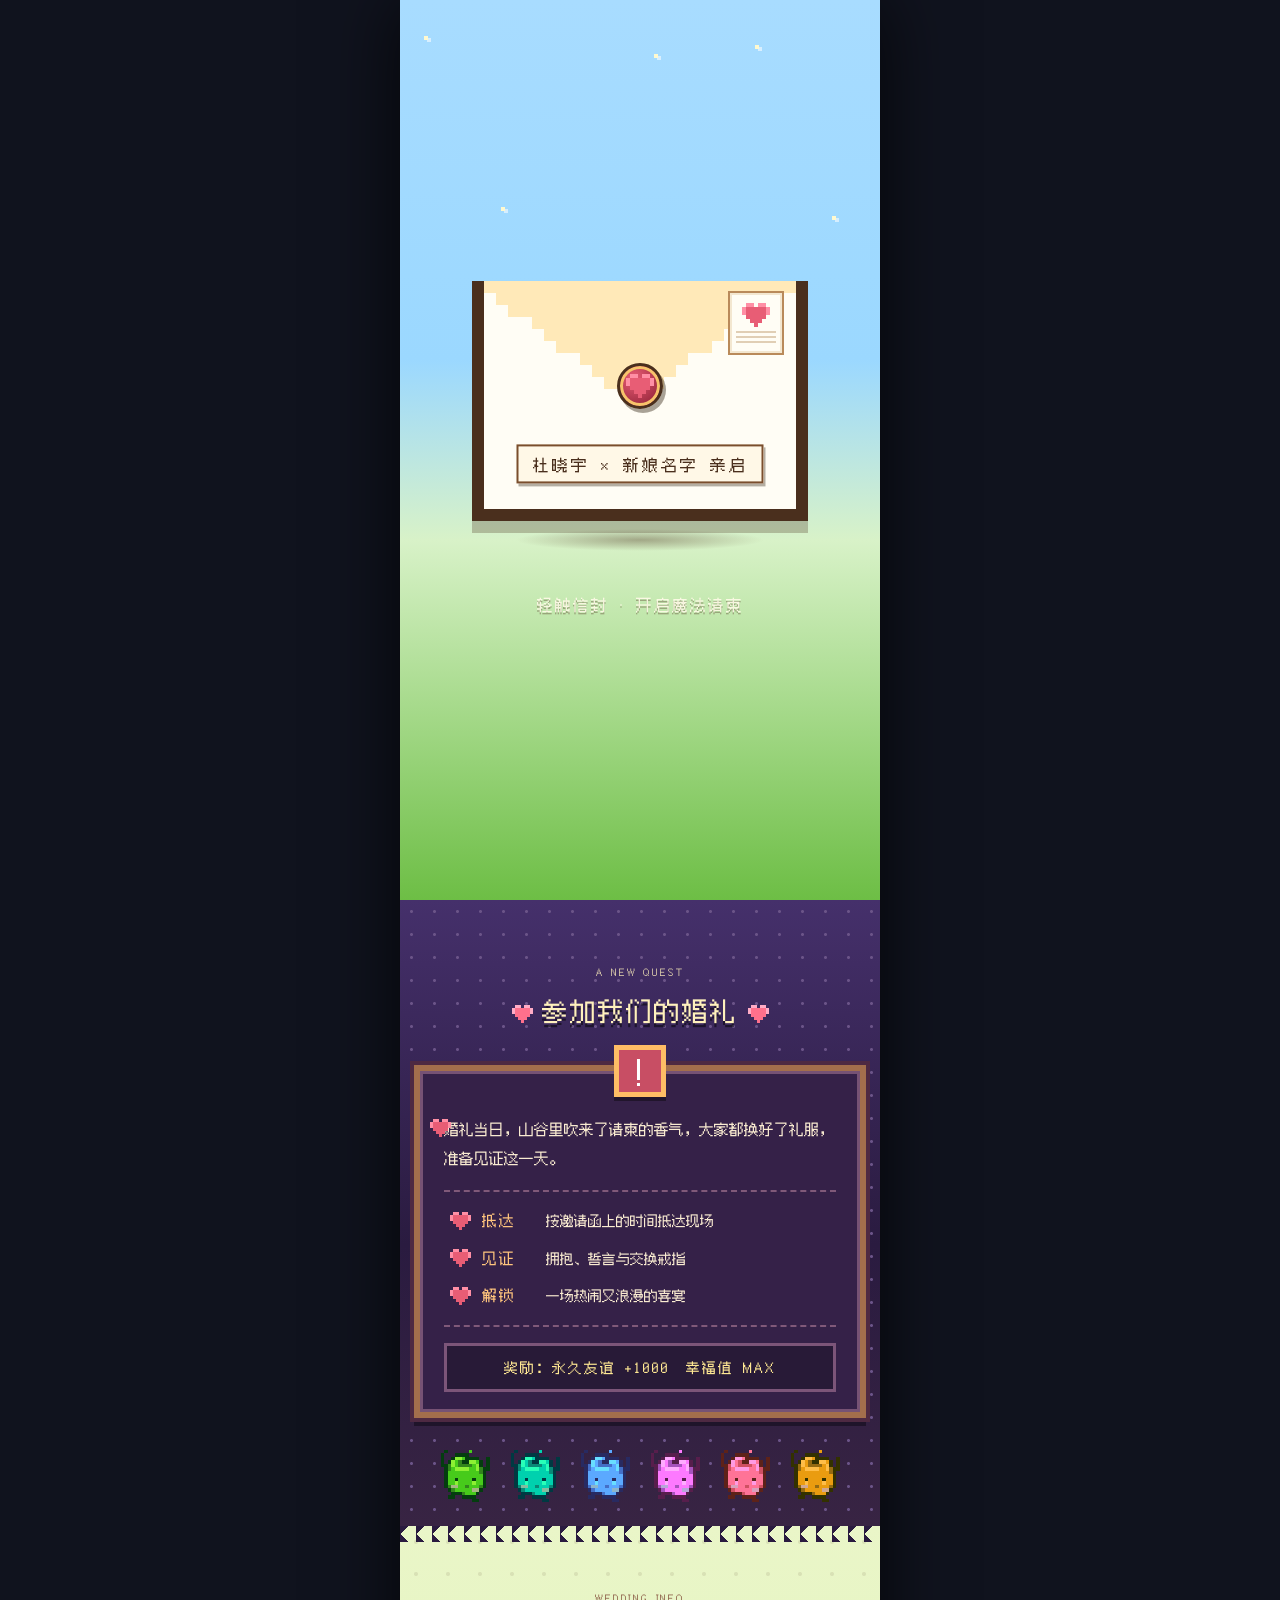
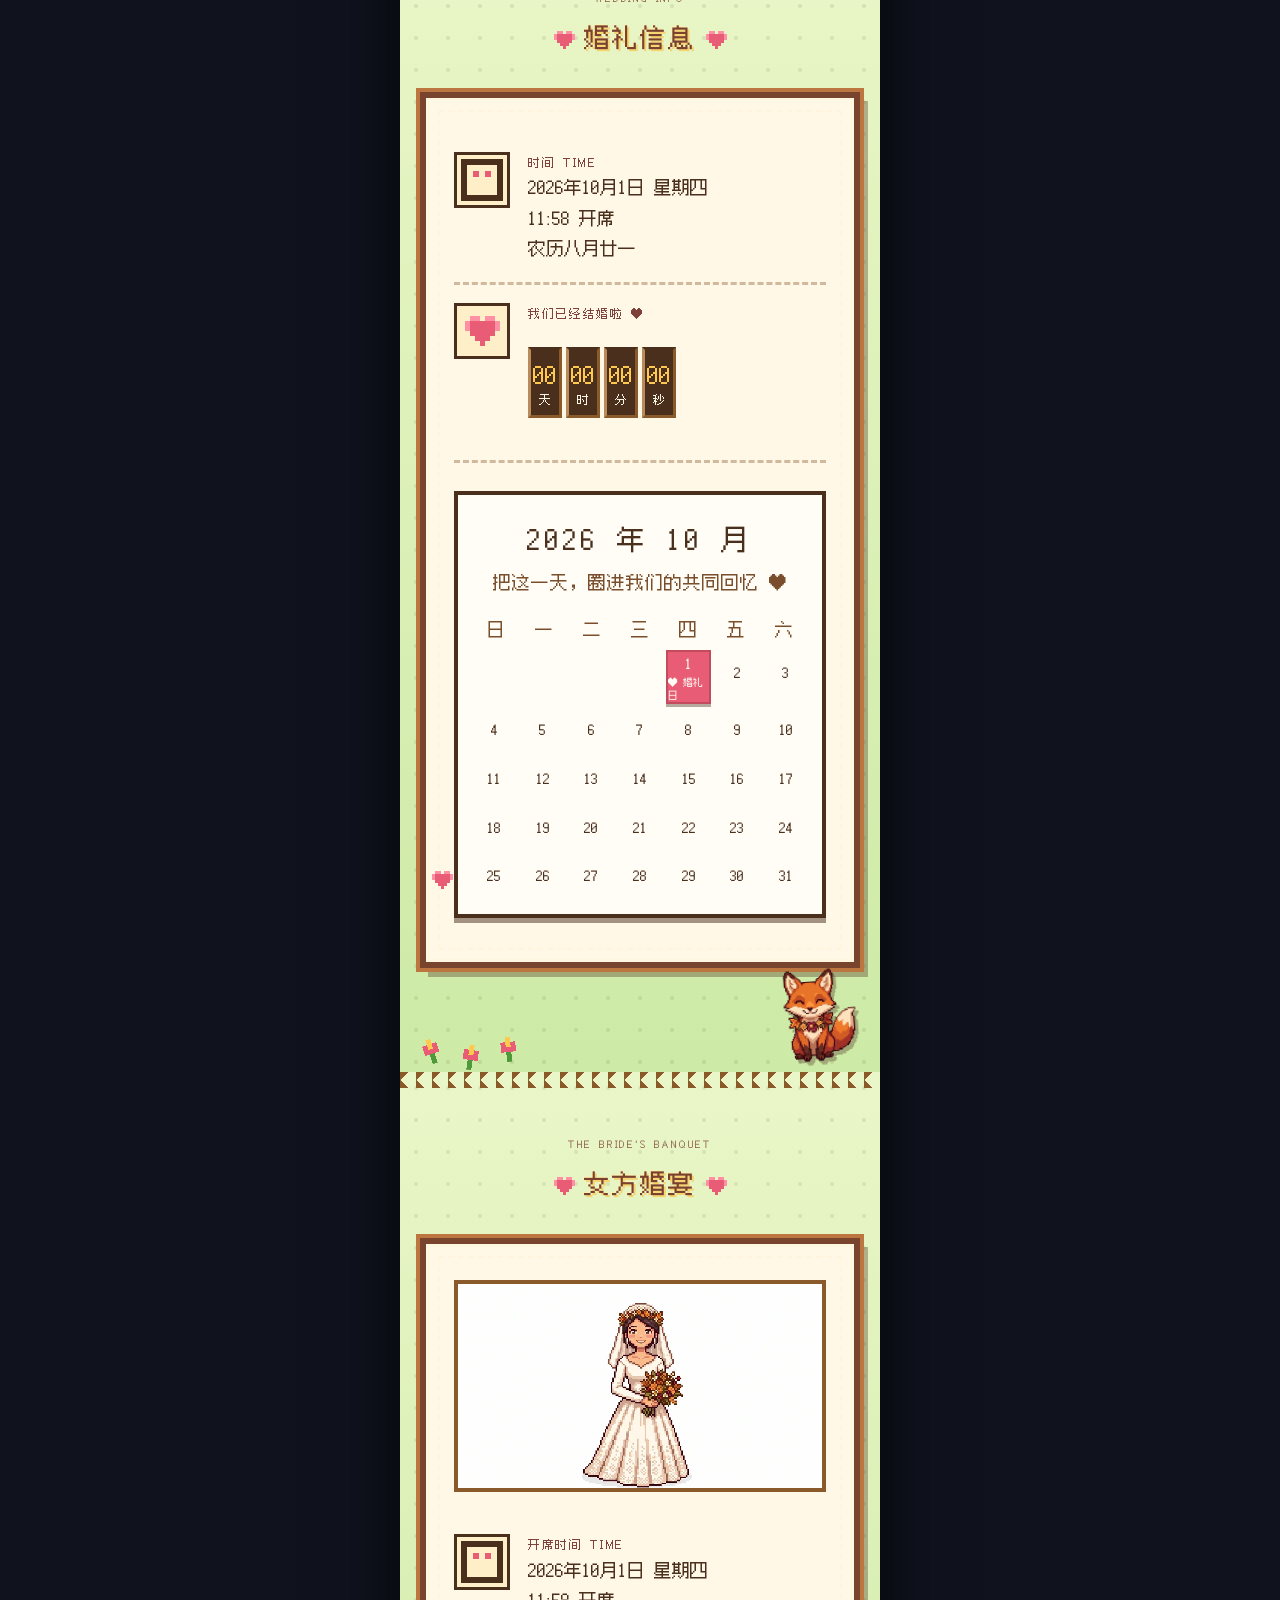
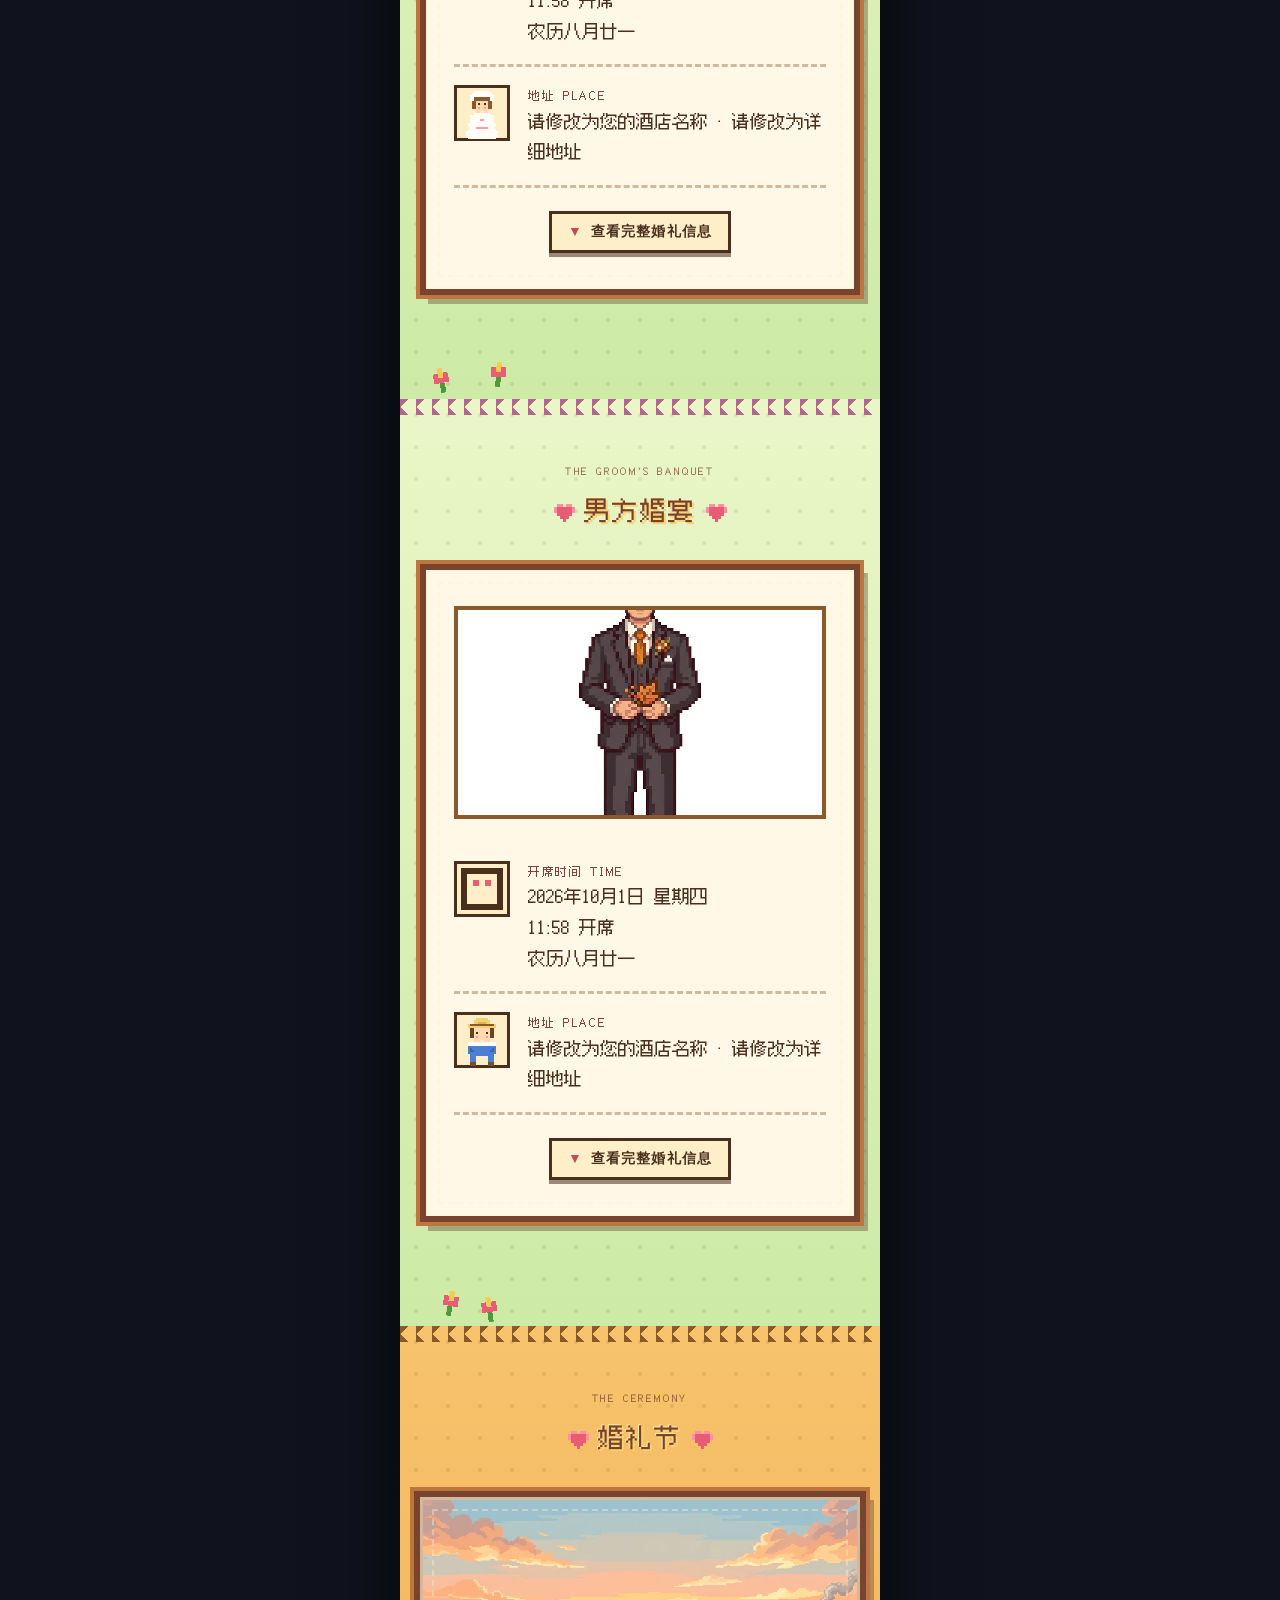
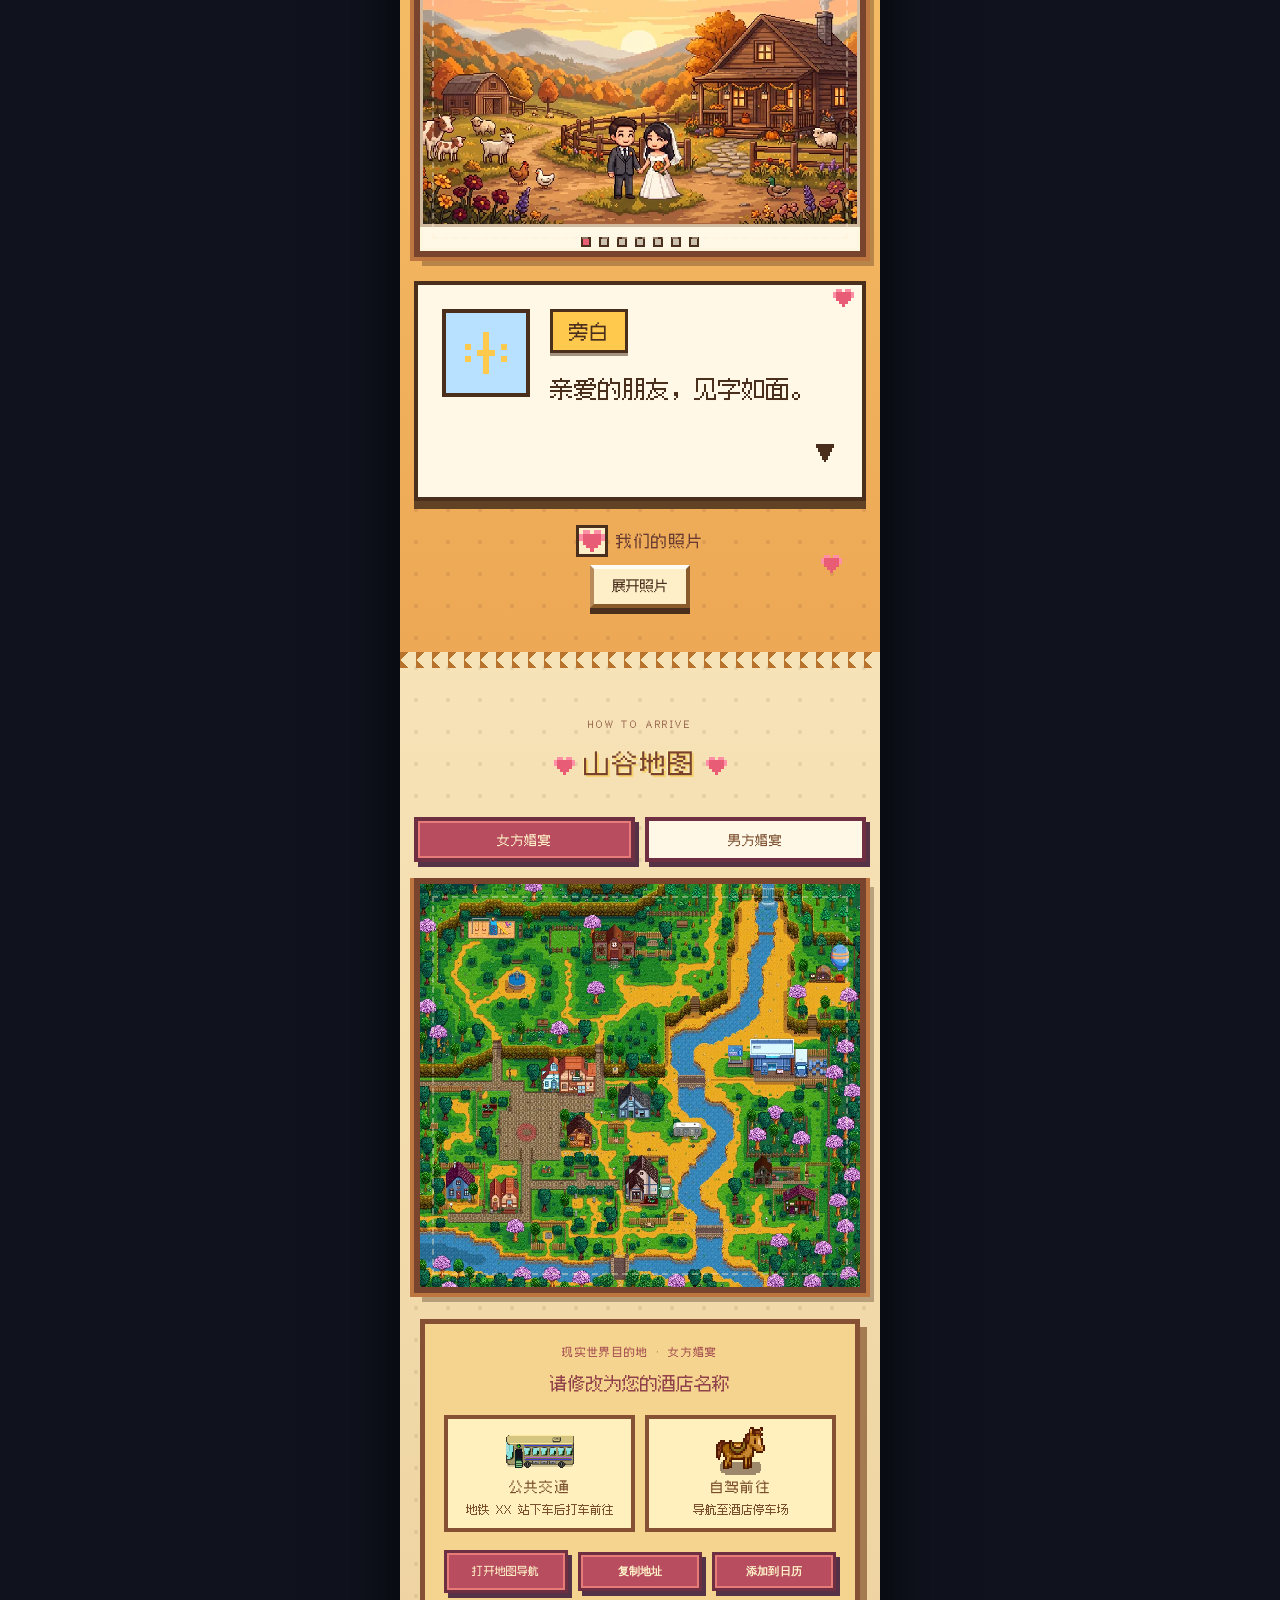
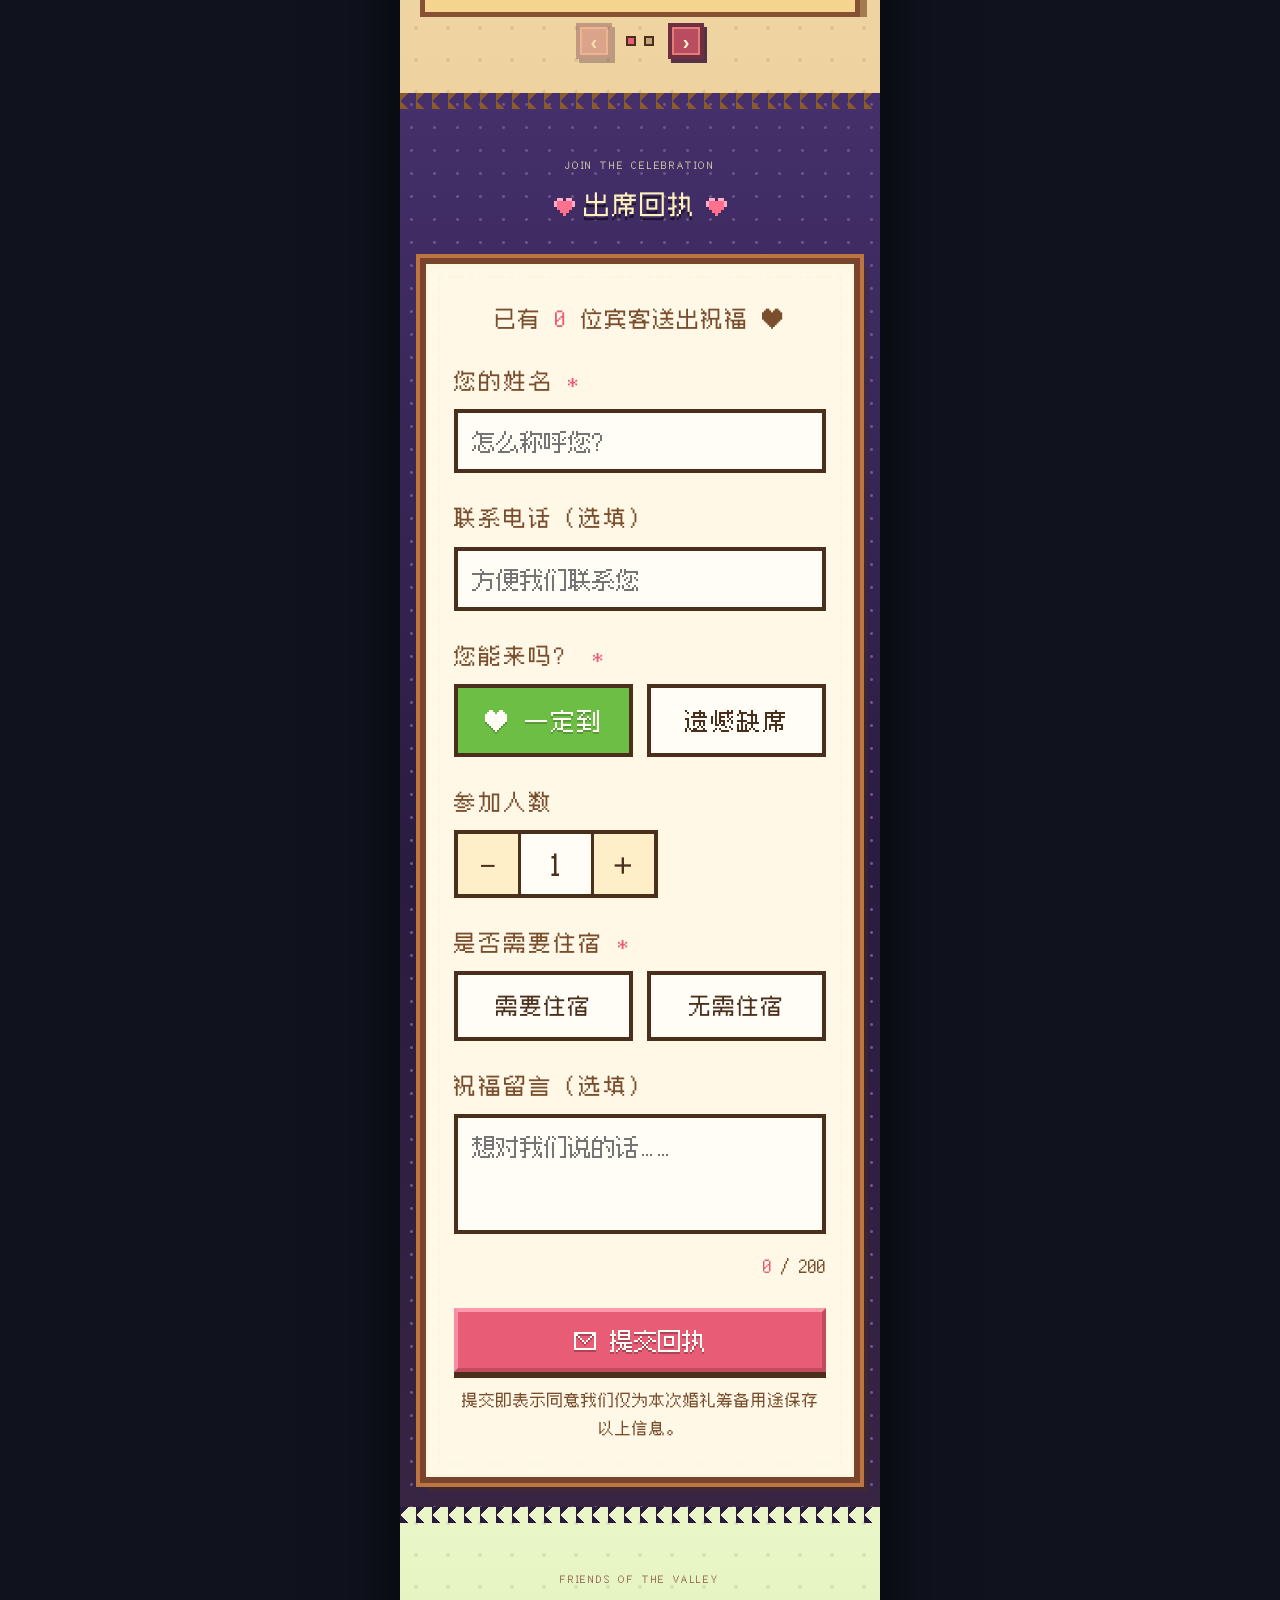
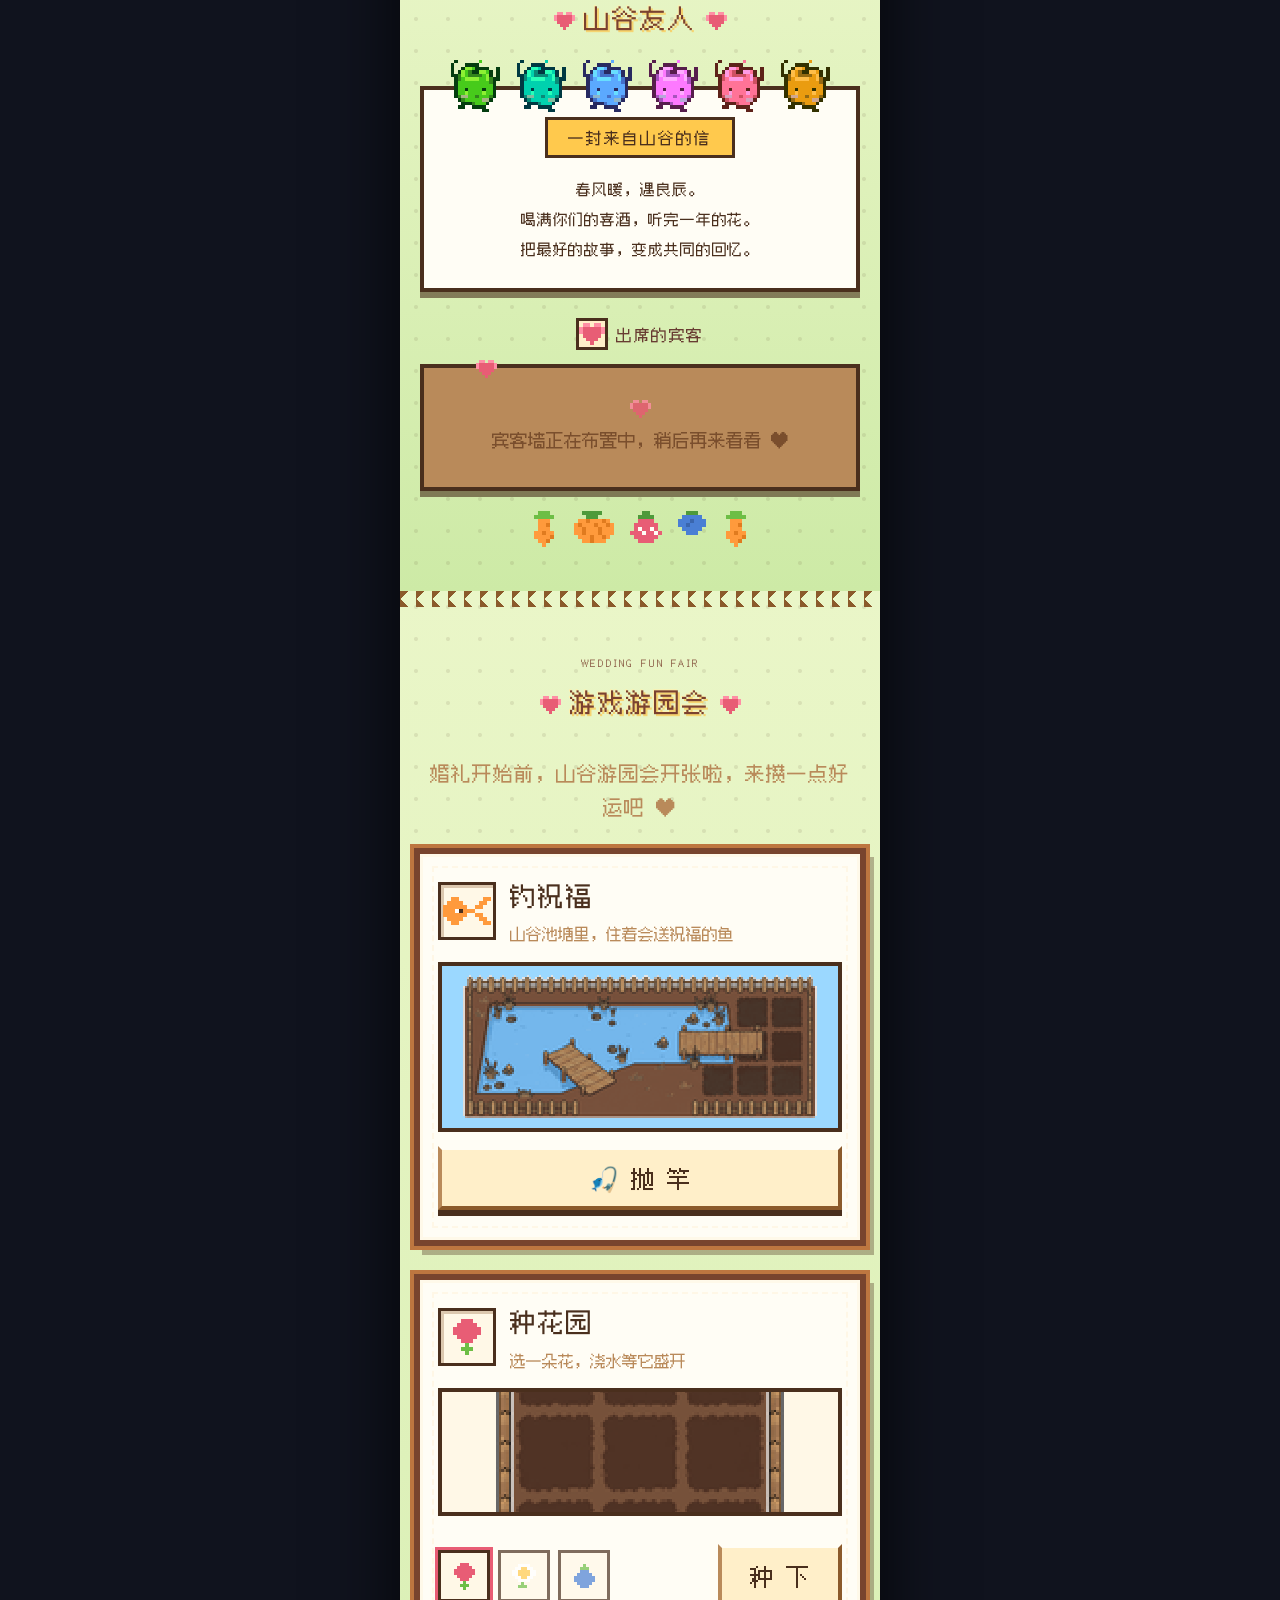
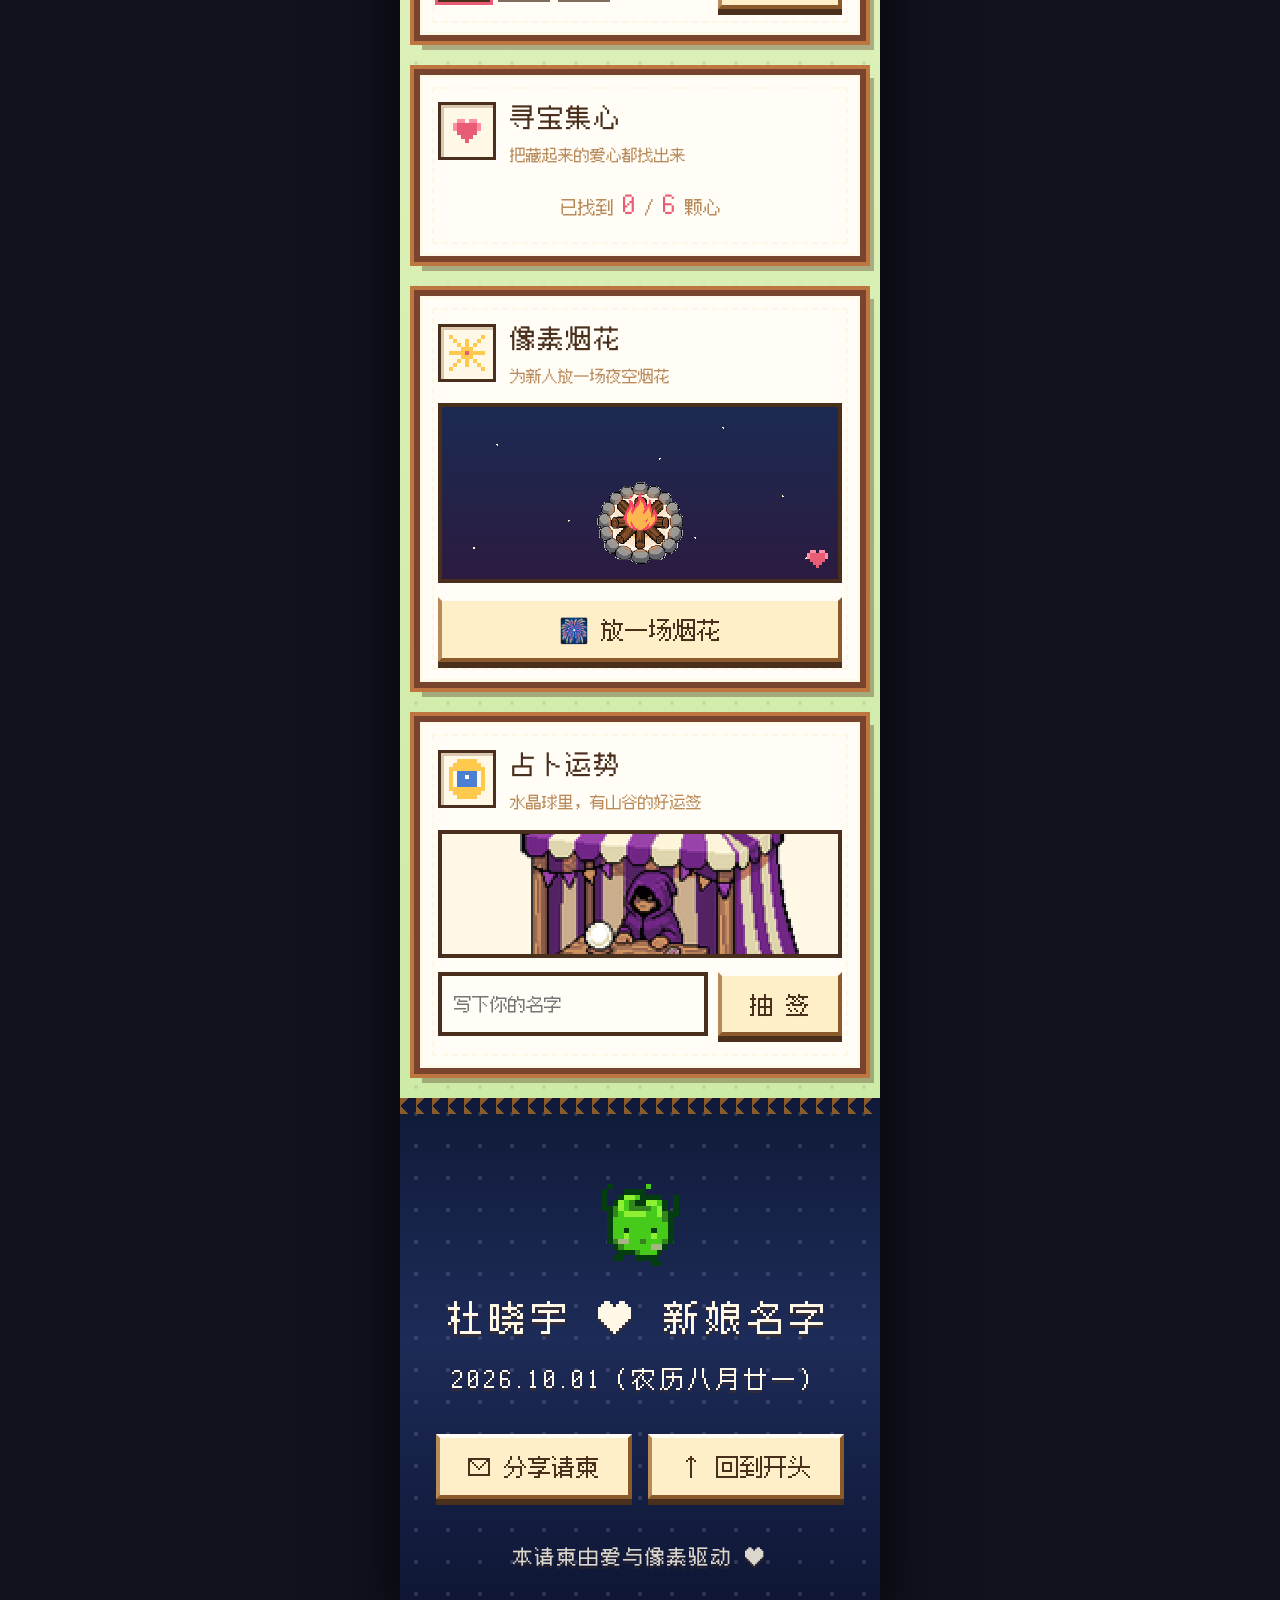
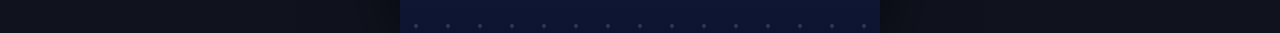
==== commit ed9a1a50: "照片CDN修复：Supabase项目ref拼写修正(qbvwx...)重写终于生效 + settings.json静态兜底上线 + 音乐桶同步(文件夹前缀+-f跳404) + v=35" ====
--- a/index.html
+++ b/index.html
@@ -497,6 +497,6 @@
   <script src="assets/js/supabase.min.js"></script>
   <script src="config.js"></script>
   <script src="js/pixelart.js?v=6"></script>
-  <script src="js/main.js?v=33"></script>
+  <script src="js/main.js?v=35"></script>
 </body>
 </html>
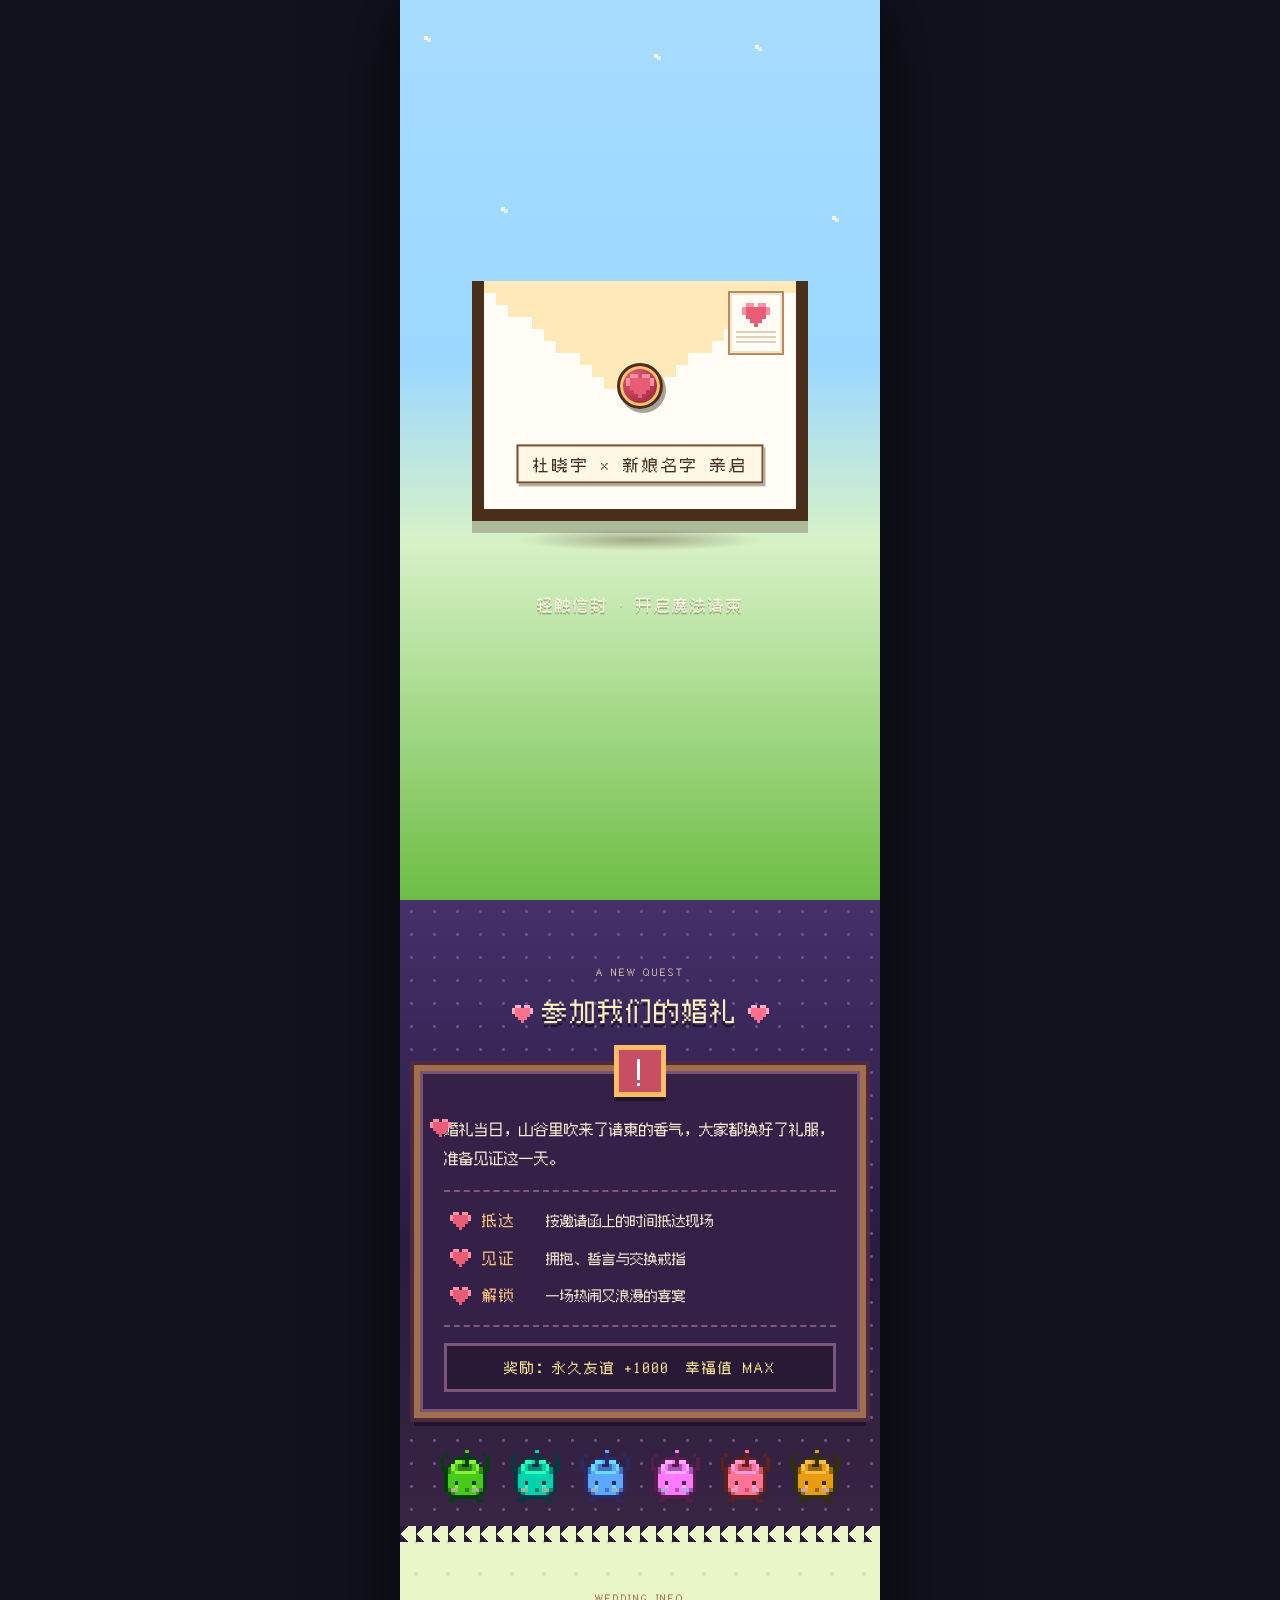
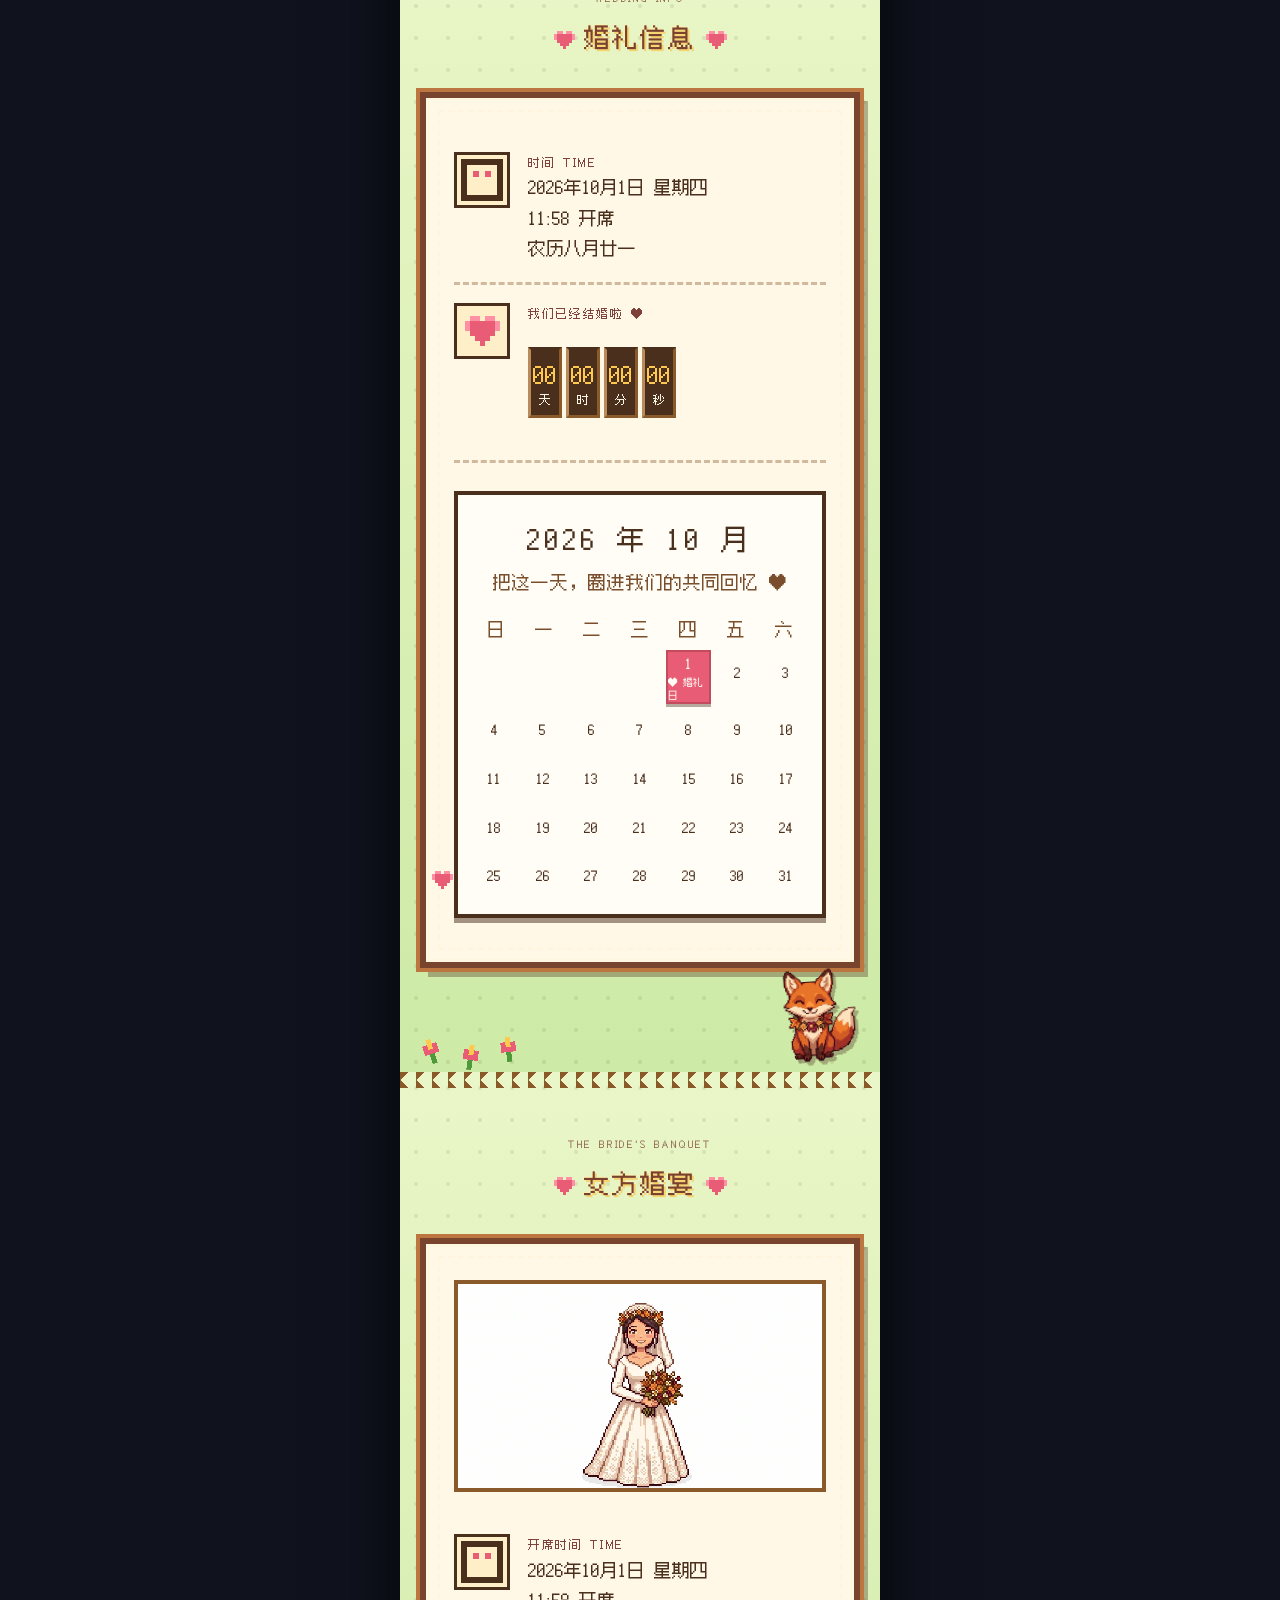
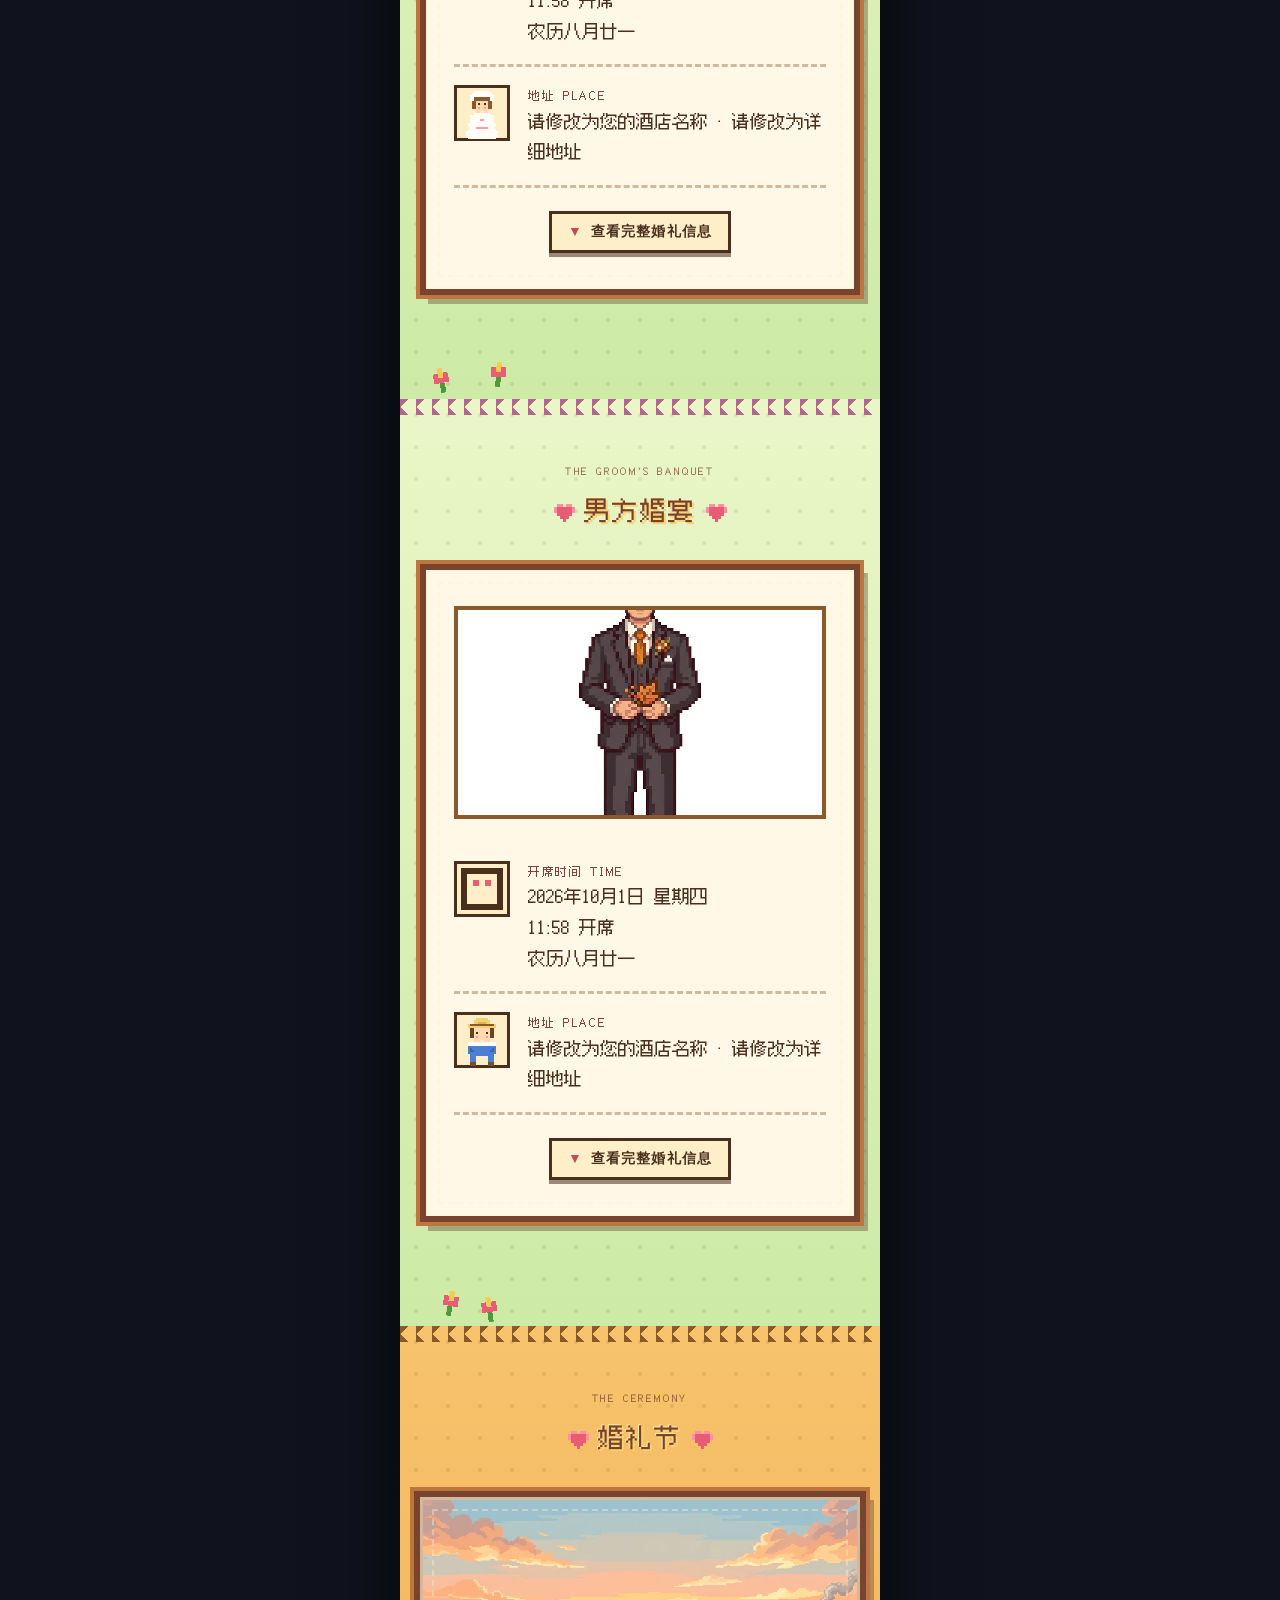
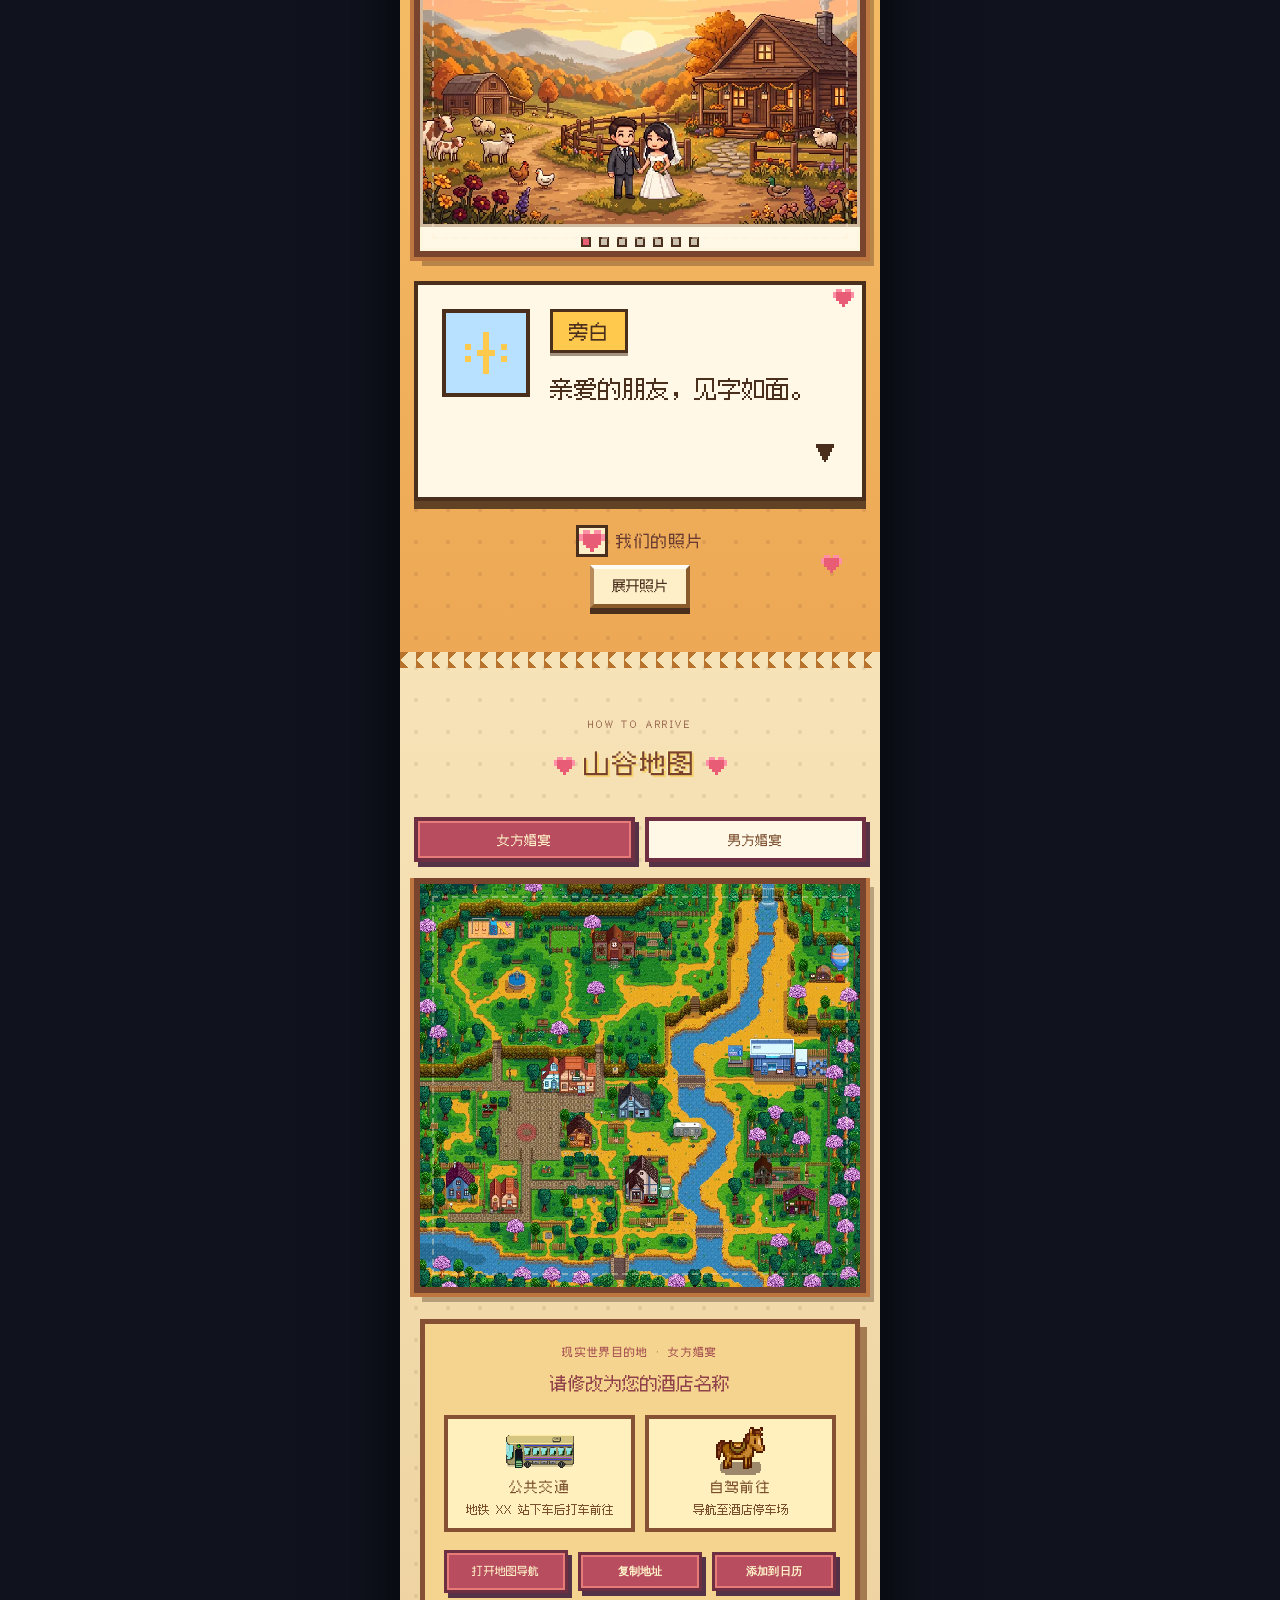
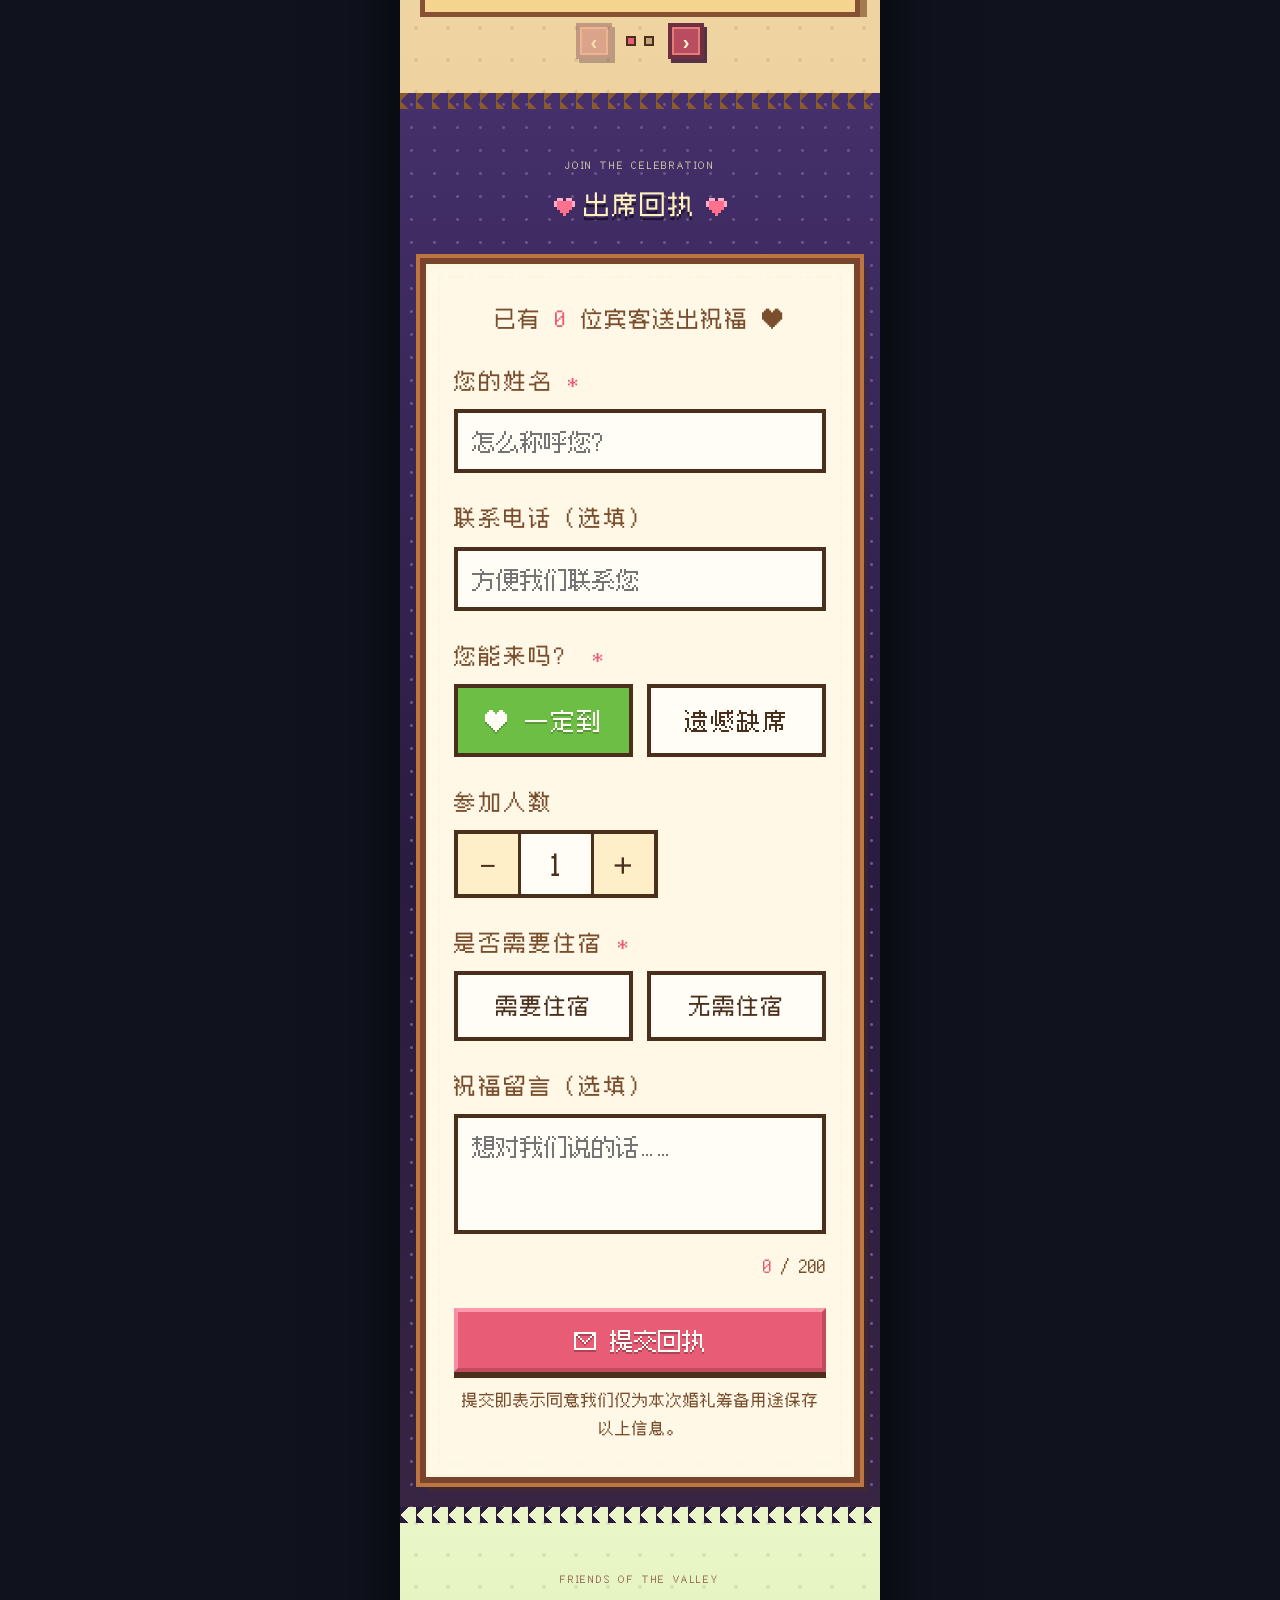
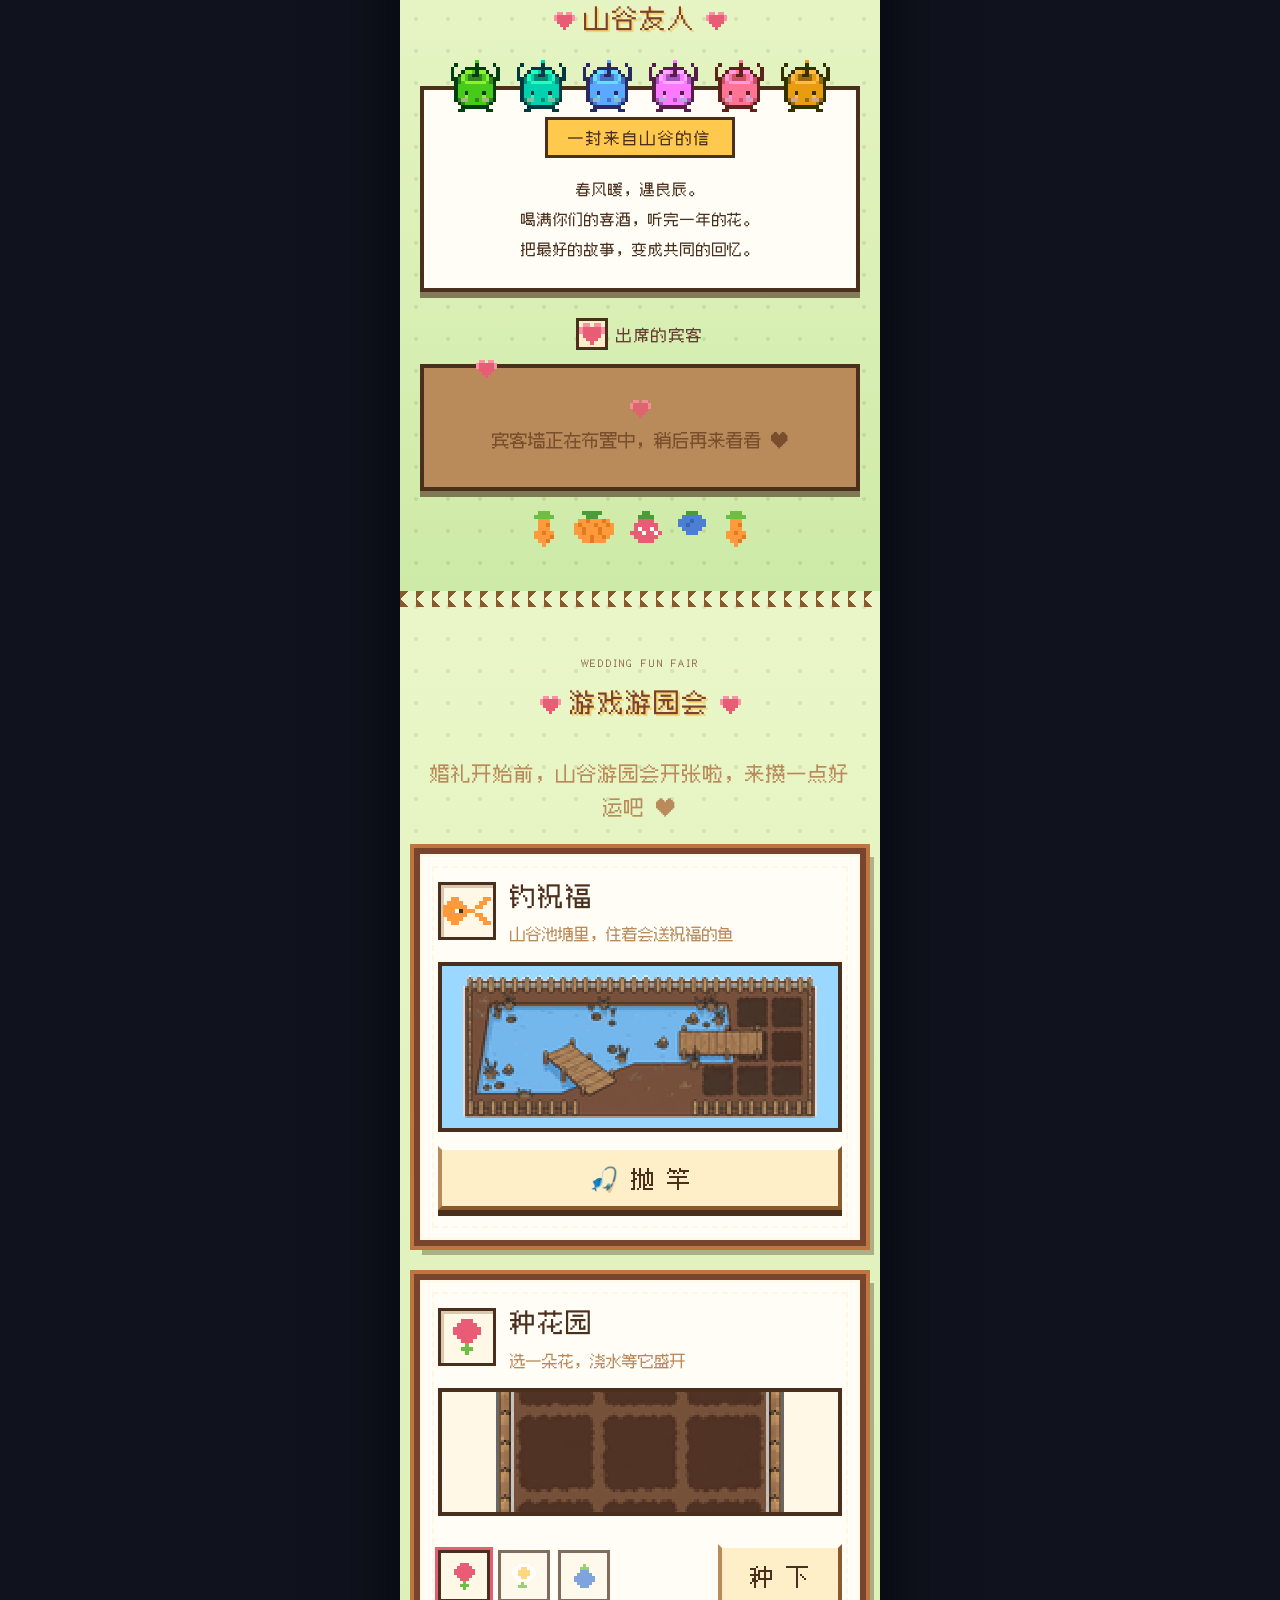
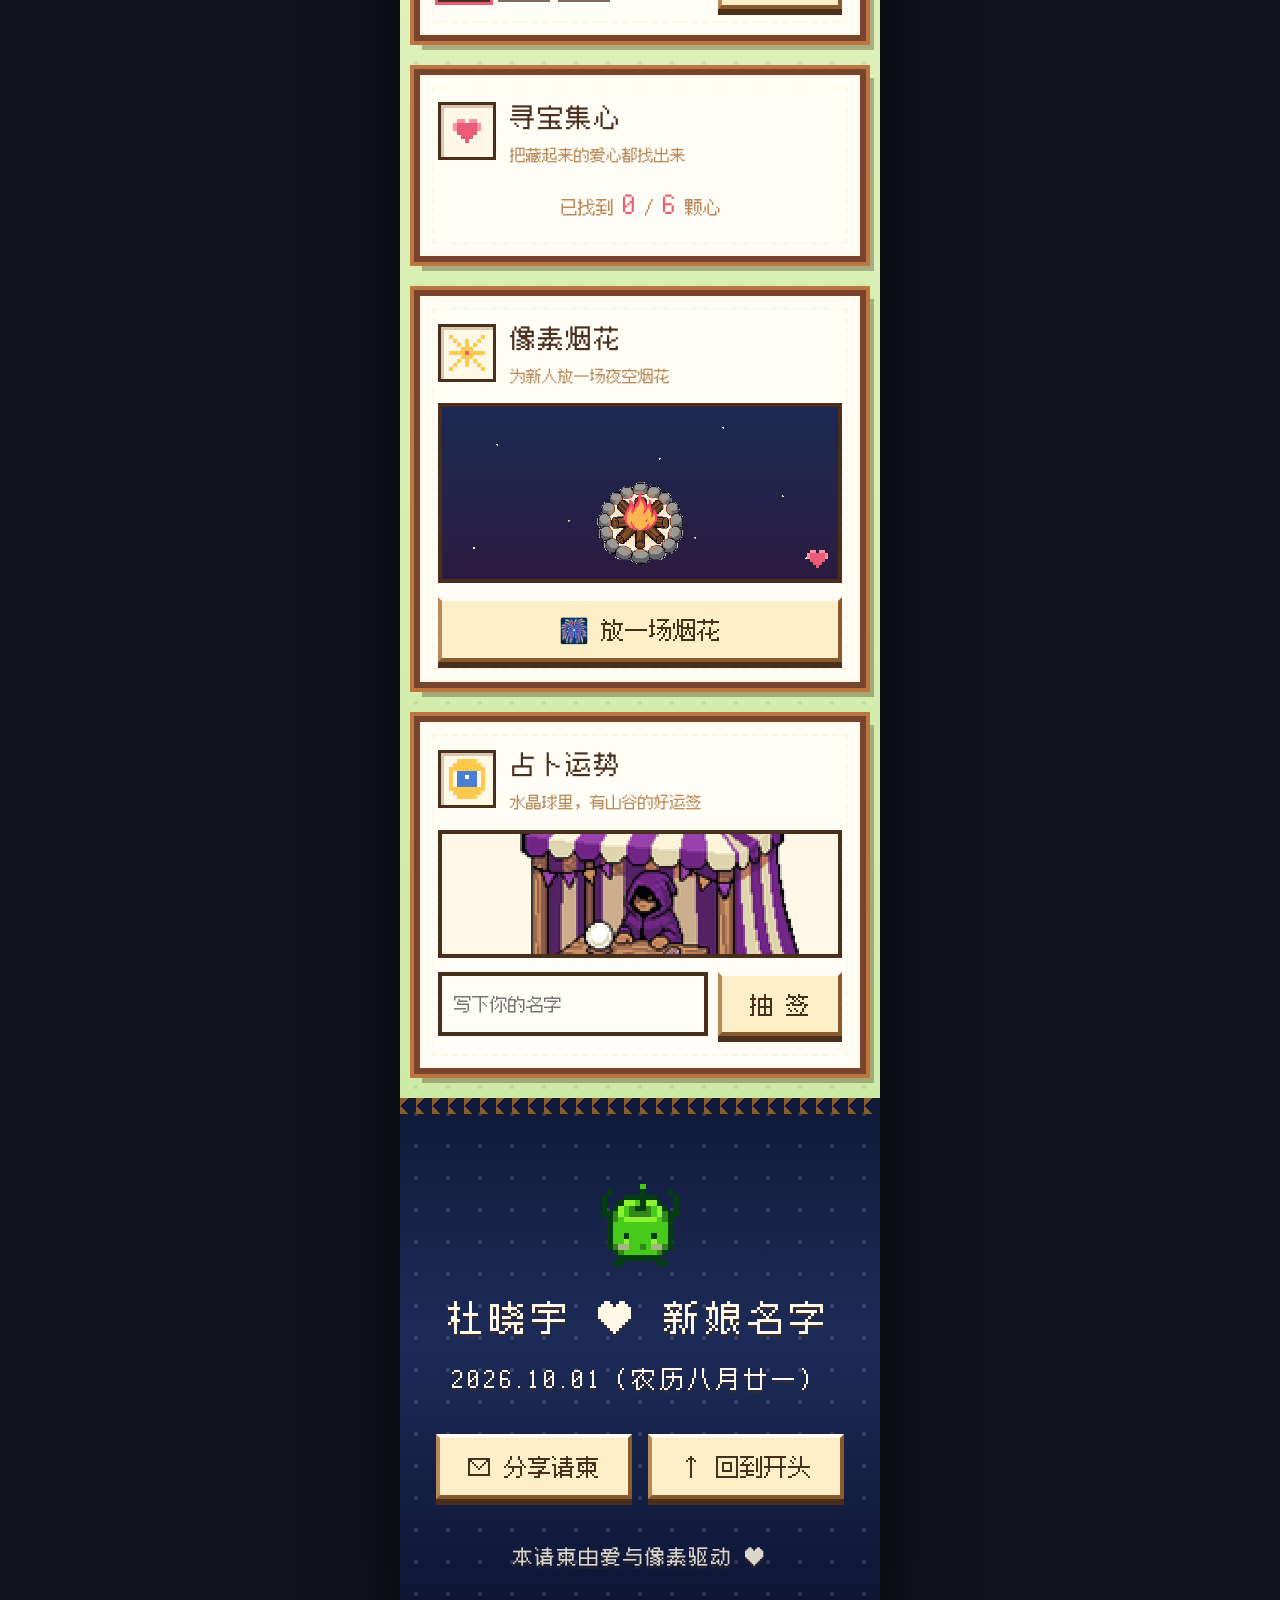
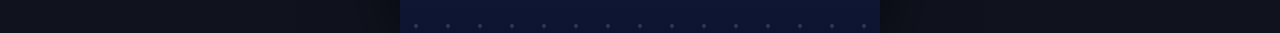
==== commit 4c706e39: "v=38：宾客墙只显示名字末字 + 信封期预加载音乐/前12张照片 + 像素金点加载转轮（就绪/12s上限后开信）+ 微信站长认证文件新token + pixelart.js v=7 新增 loadF" ====
--- a/index.html
+++ b/index.html
@@ -496,7 +496,7 @@
 
   <script src="assets/js/supabase.min.js"></script>
   <script src="config.js"></script>
-  <script src="js/pixelart.js?v=6"></script>
-  <script src="js/main.js?v=35"></script>
+  <script src="js/pixelart.js?v=7"></script>
+  <script src="js/main.js?v=38"></script>
 </body>
 </html>
--- a/css/style.css
+++ b/css/style.css
@@ -1860,6 +1860,22 @@
   width: min(100%, 480px);
 }
 
+/* —— 信封加载小转轮：点开时若音乐/照片没下载完，像素金点绕圈稍候（无文字，安静提示） —— */
+.env-loading {
+  position: absolute;
+  left: 50%; top: 57%;
+  z-index: 40;
+  width: 0; height: 0;
+  pointer-events: none;
+}
+.env-loading svg {
+  position: absolute;
+  left: 0; top: 0;
+  transform: translate(-50%, -50%);
+  image-rendering: pixelated;
+  filter: drop-shadow(0 0 6px rgba(255, 200, 60, 0.45));
+}
+
 @media (min-width: 520px) {
   #music-toggle { right: calc((100vw - 480px) / 2 + 14px); }
   .floating-tools { right: calc((100vw - 480px) / 2 + 14px); }
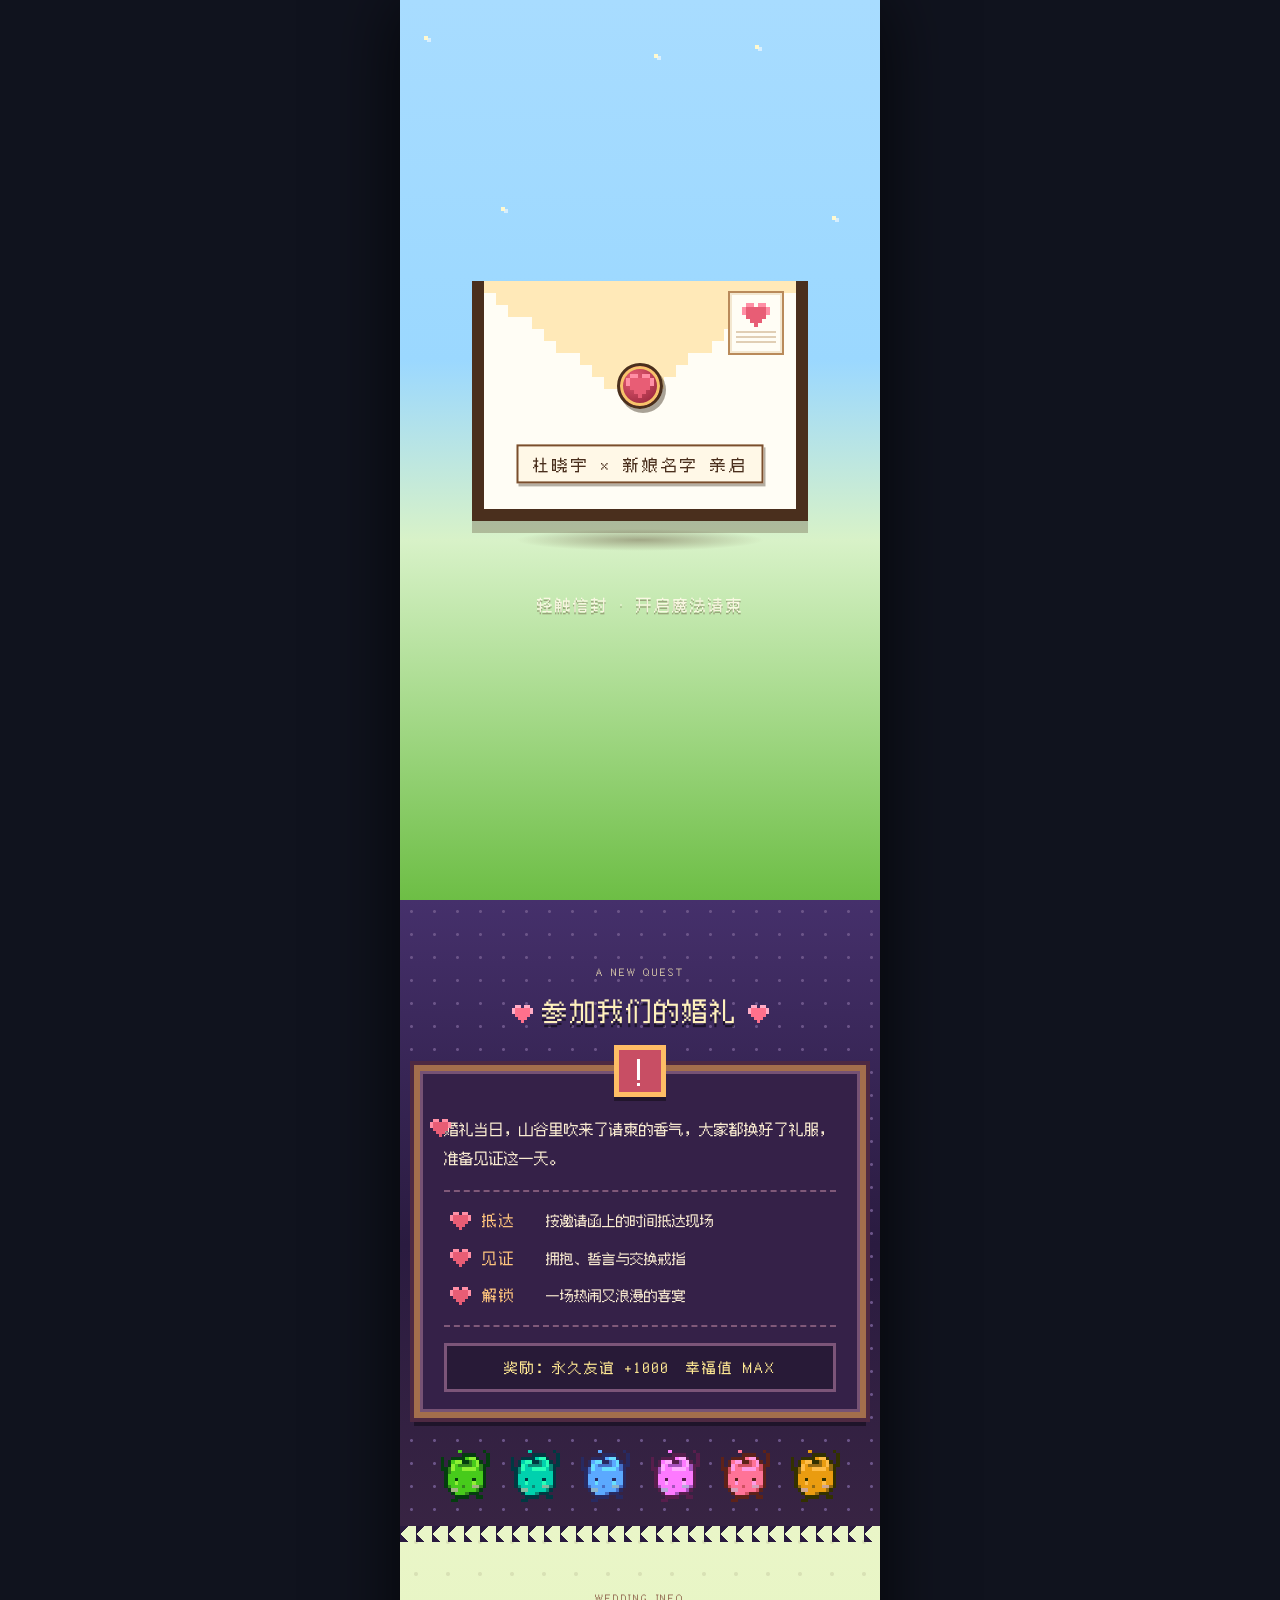
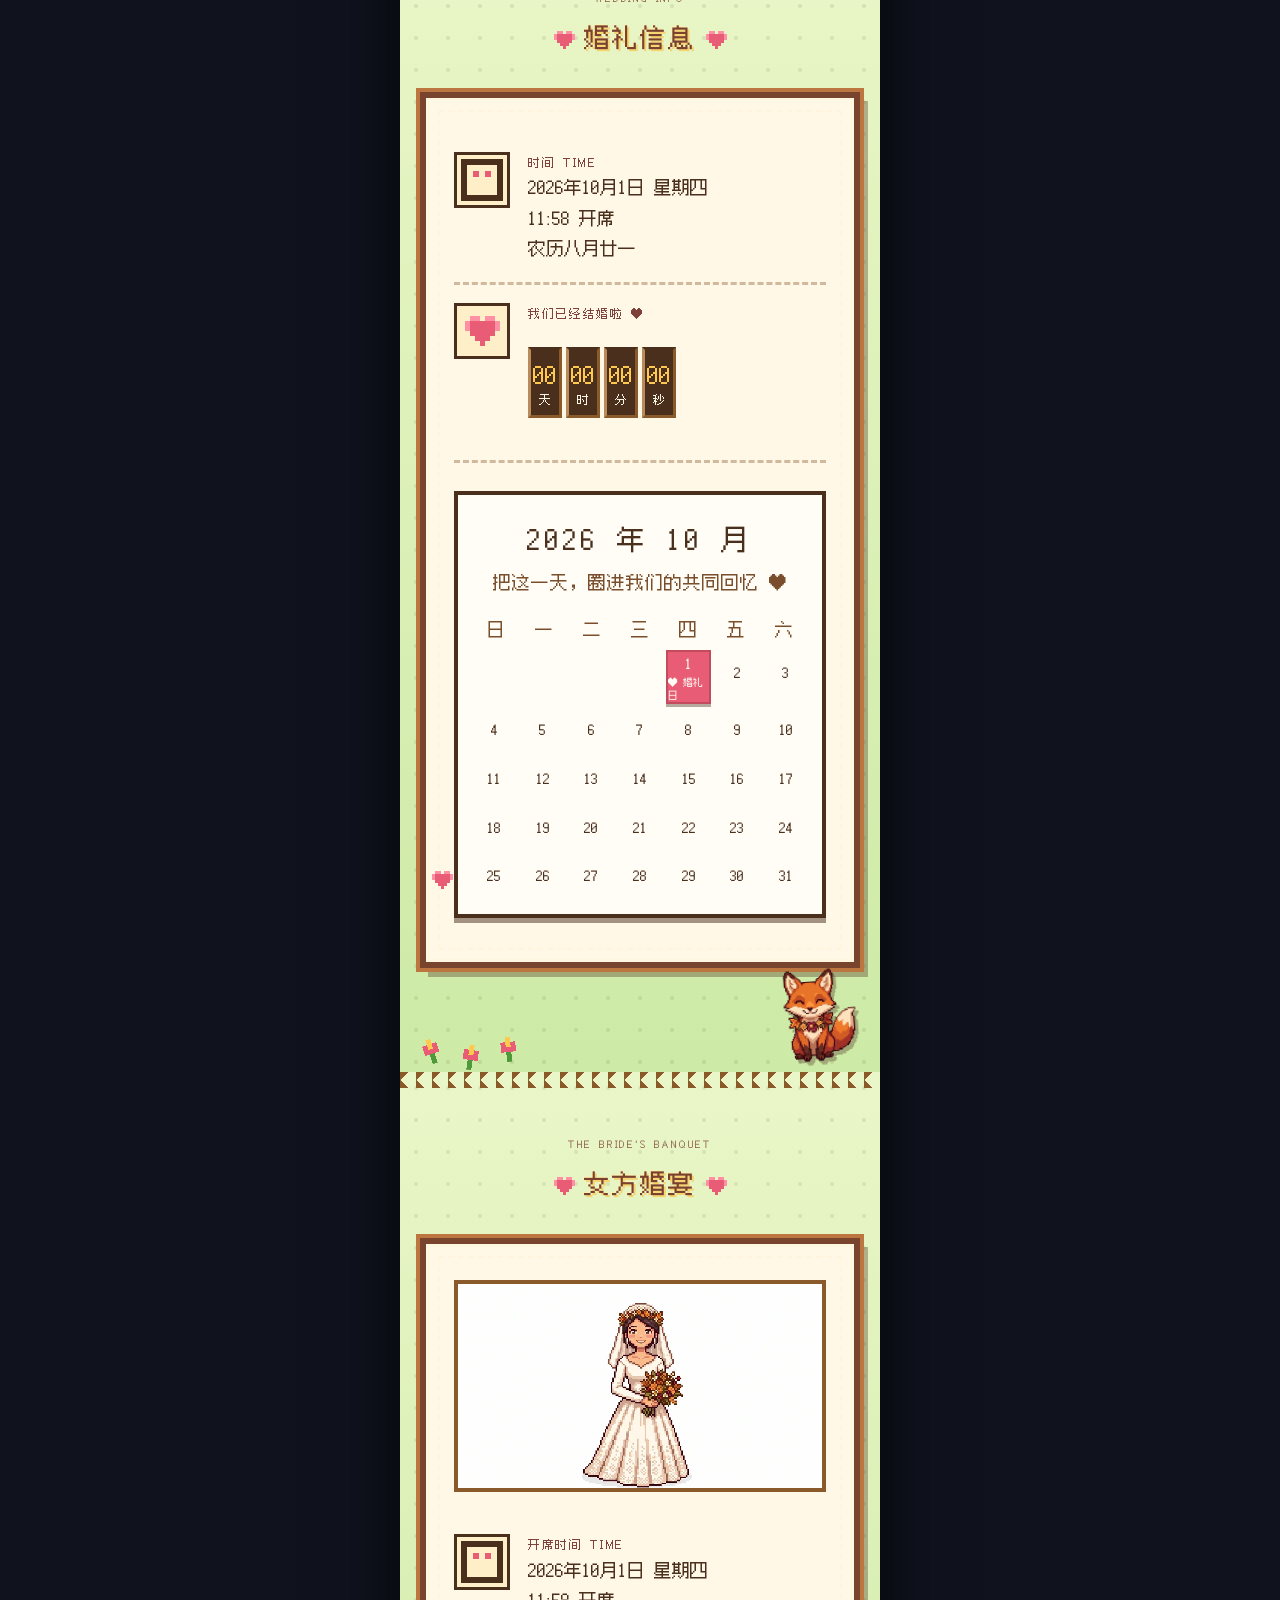
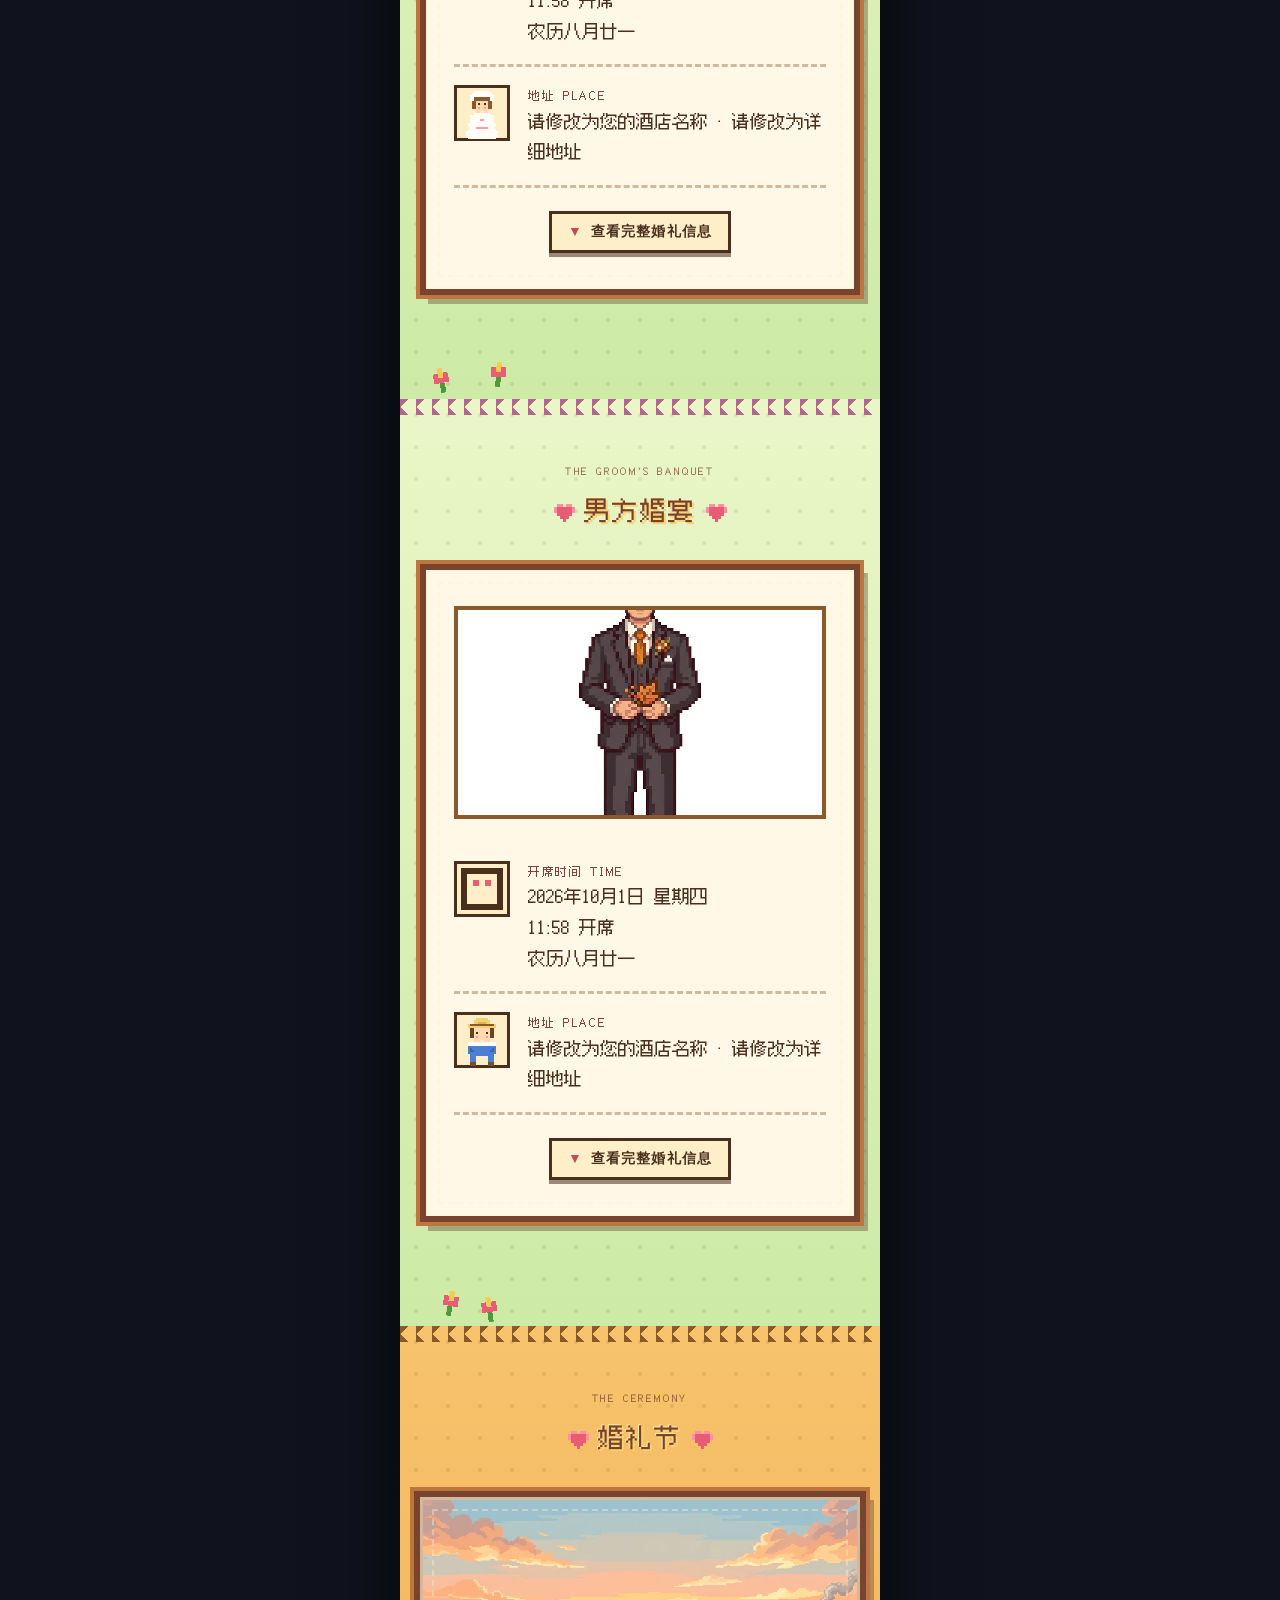
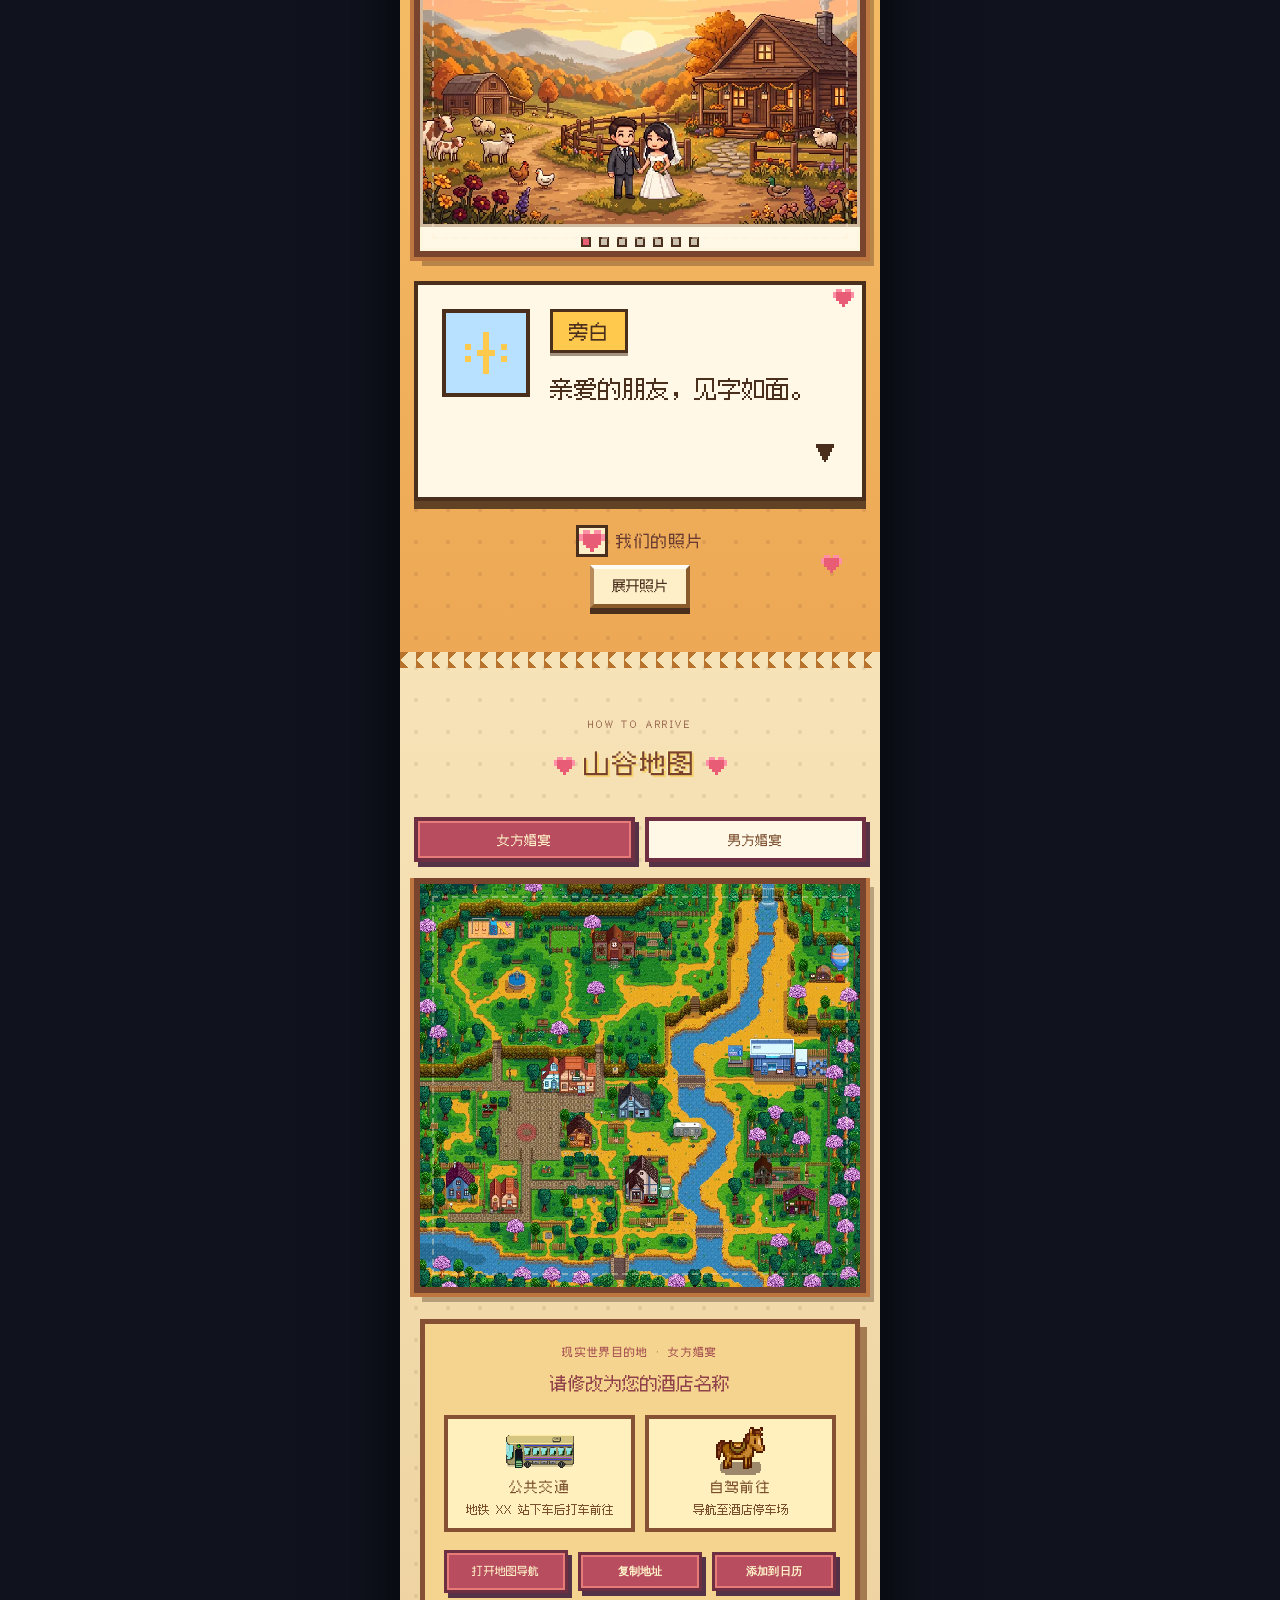
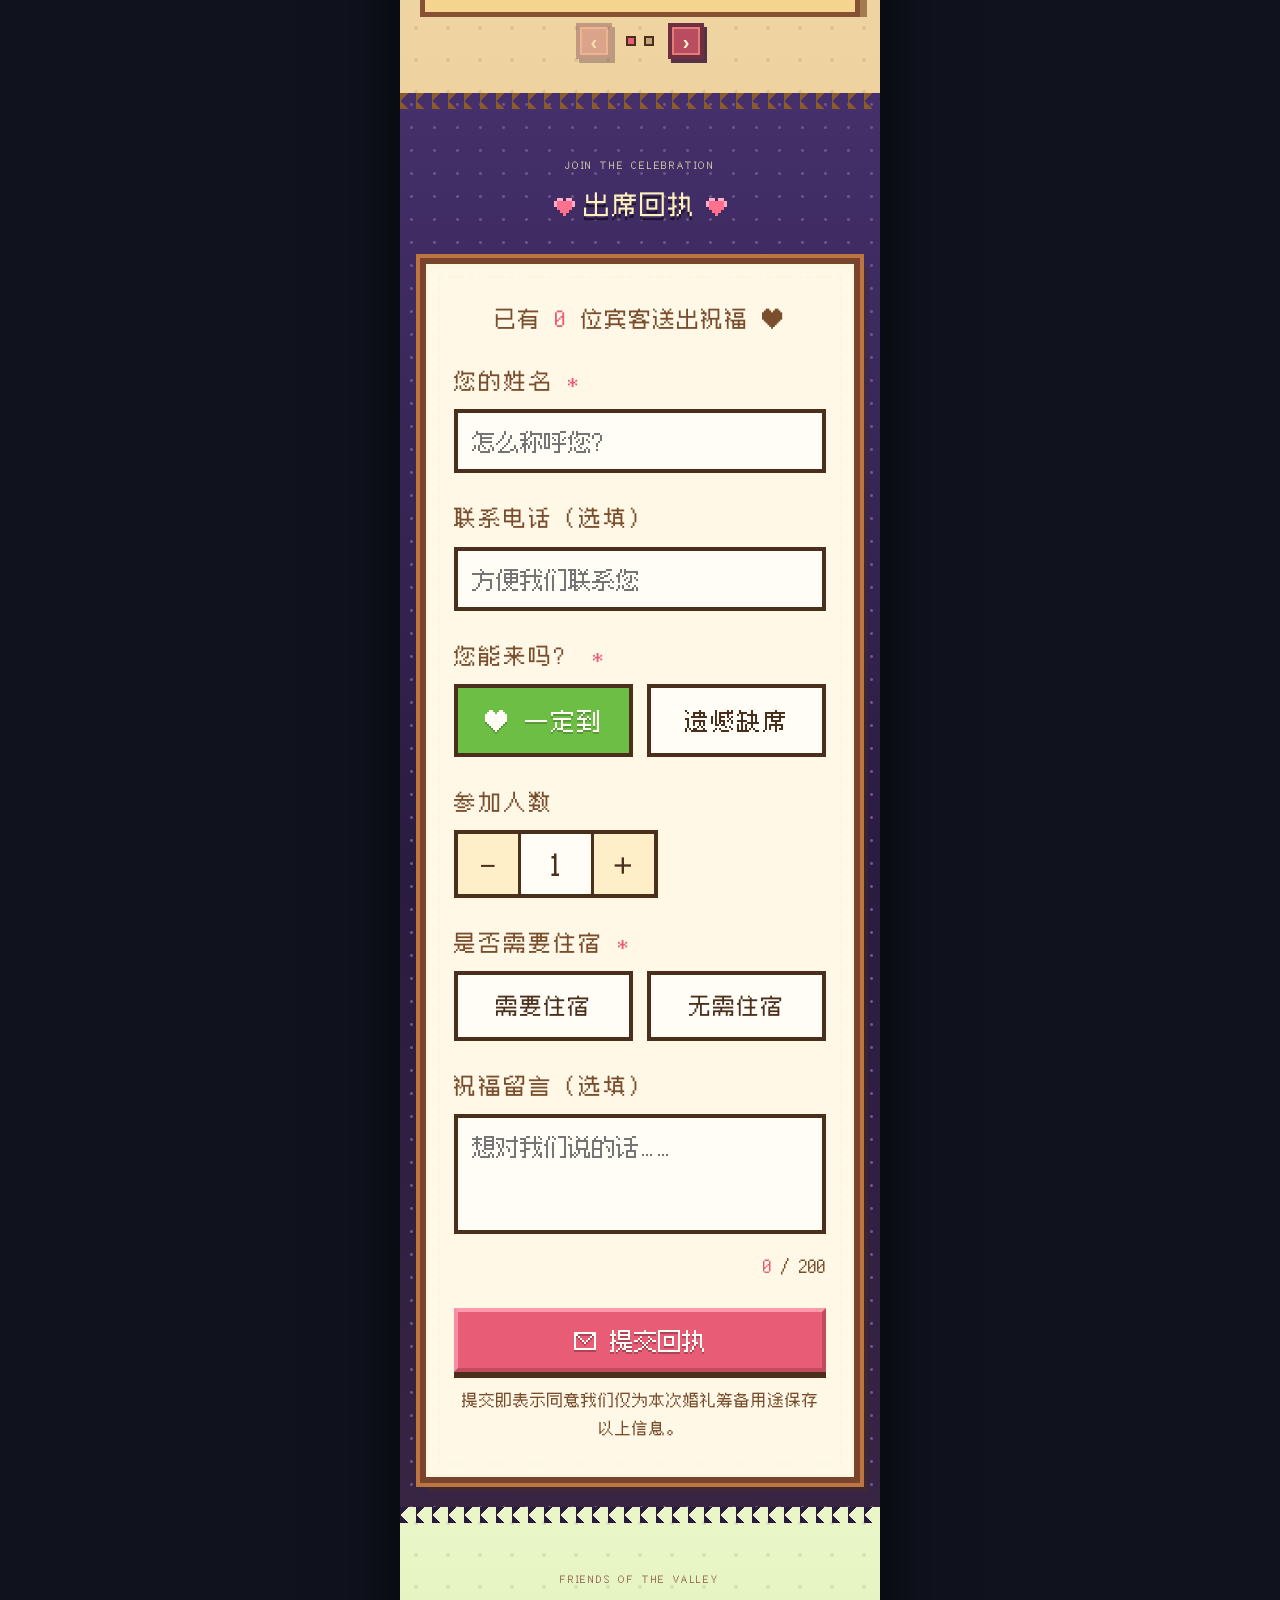
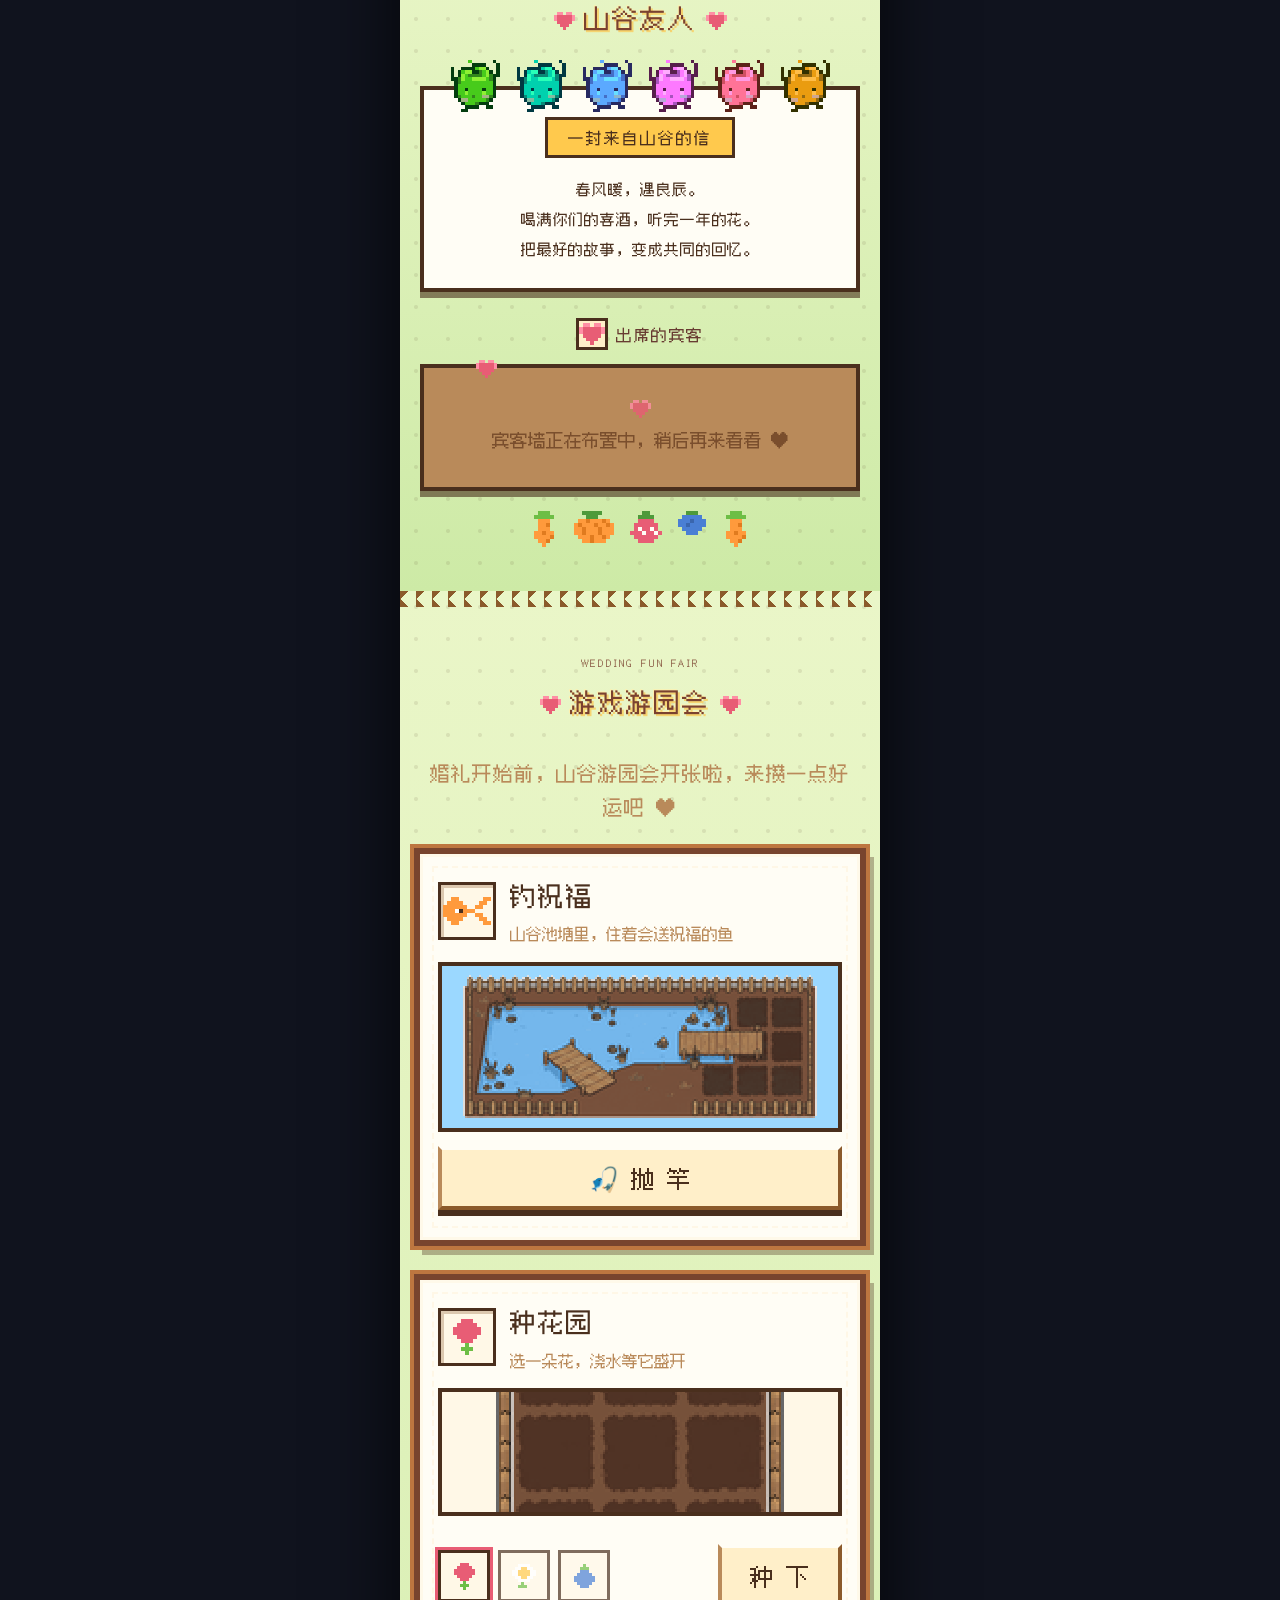
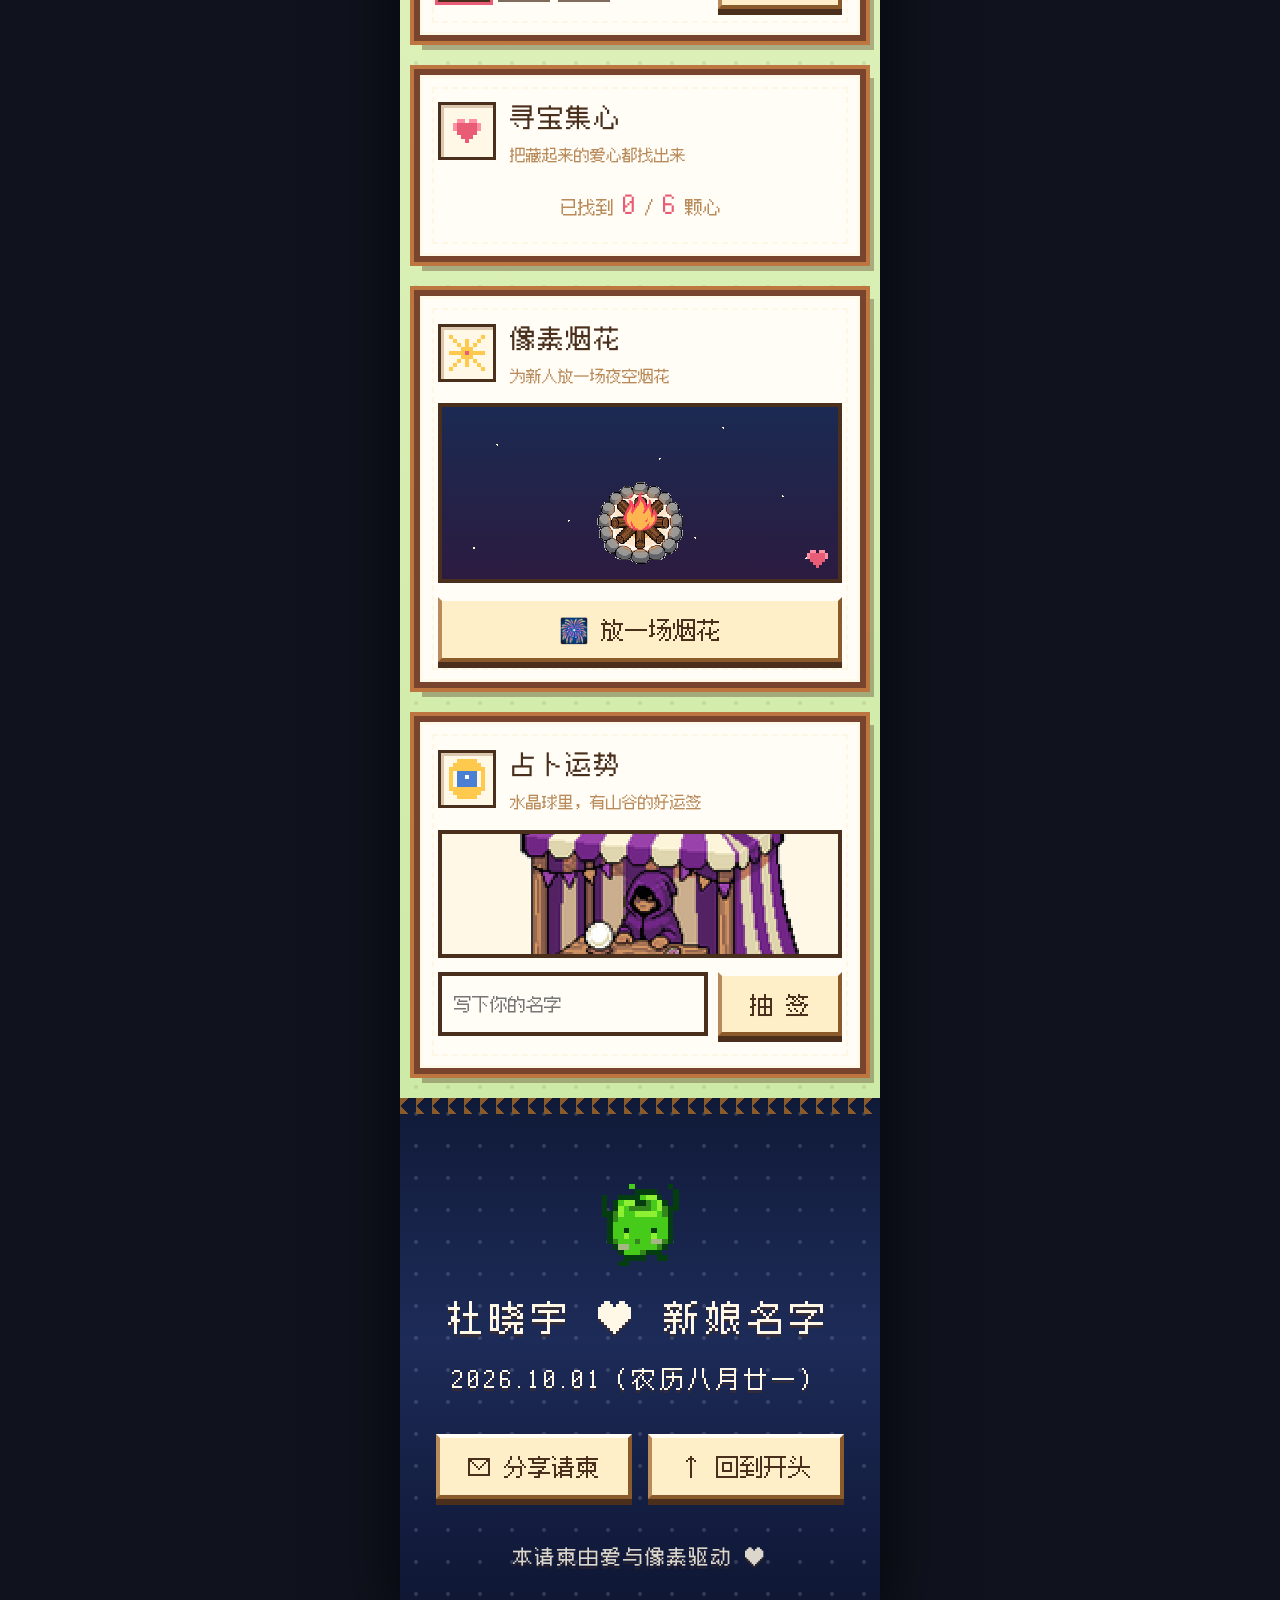
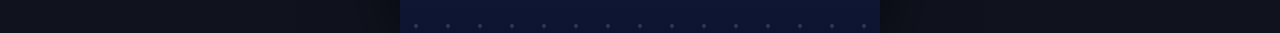
==== commit 9fc72b98: "v=41 preloadState暴露到window供E2E等网络空闲 + 中继启动补投50行/25s封顶 + remote.py guard修正" ====
--- a/index.html
+++ b/index.html
@@ -497,6 +497,6 @@
   <script src="assets/js/supabase.min.js"></script>
   <script src="config.js"></script>
   <script src="js/pixelart.js?v=7"></script>
-  <script src="js/main.js?v=38"></script>
+  <script src="js/main.js?v=41"></script>
 </body>
 </html>
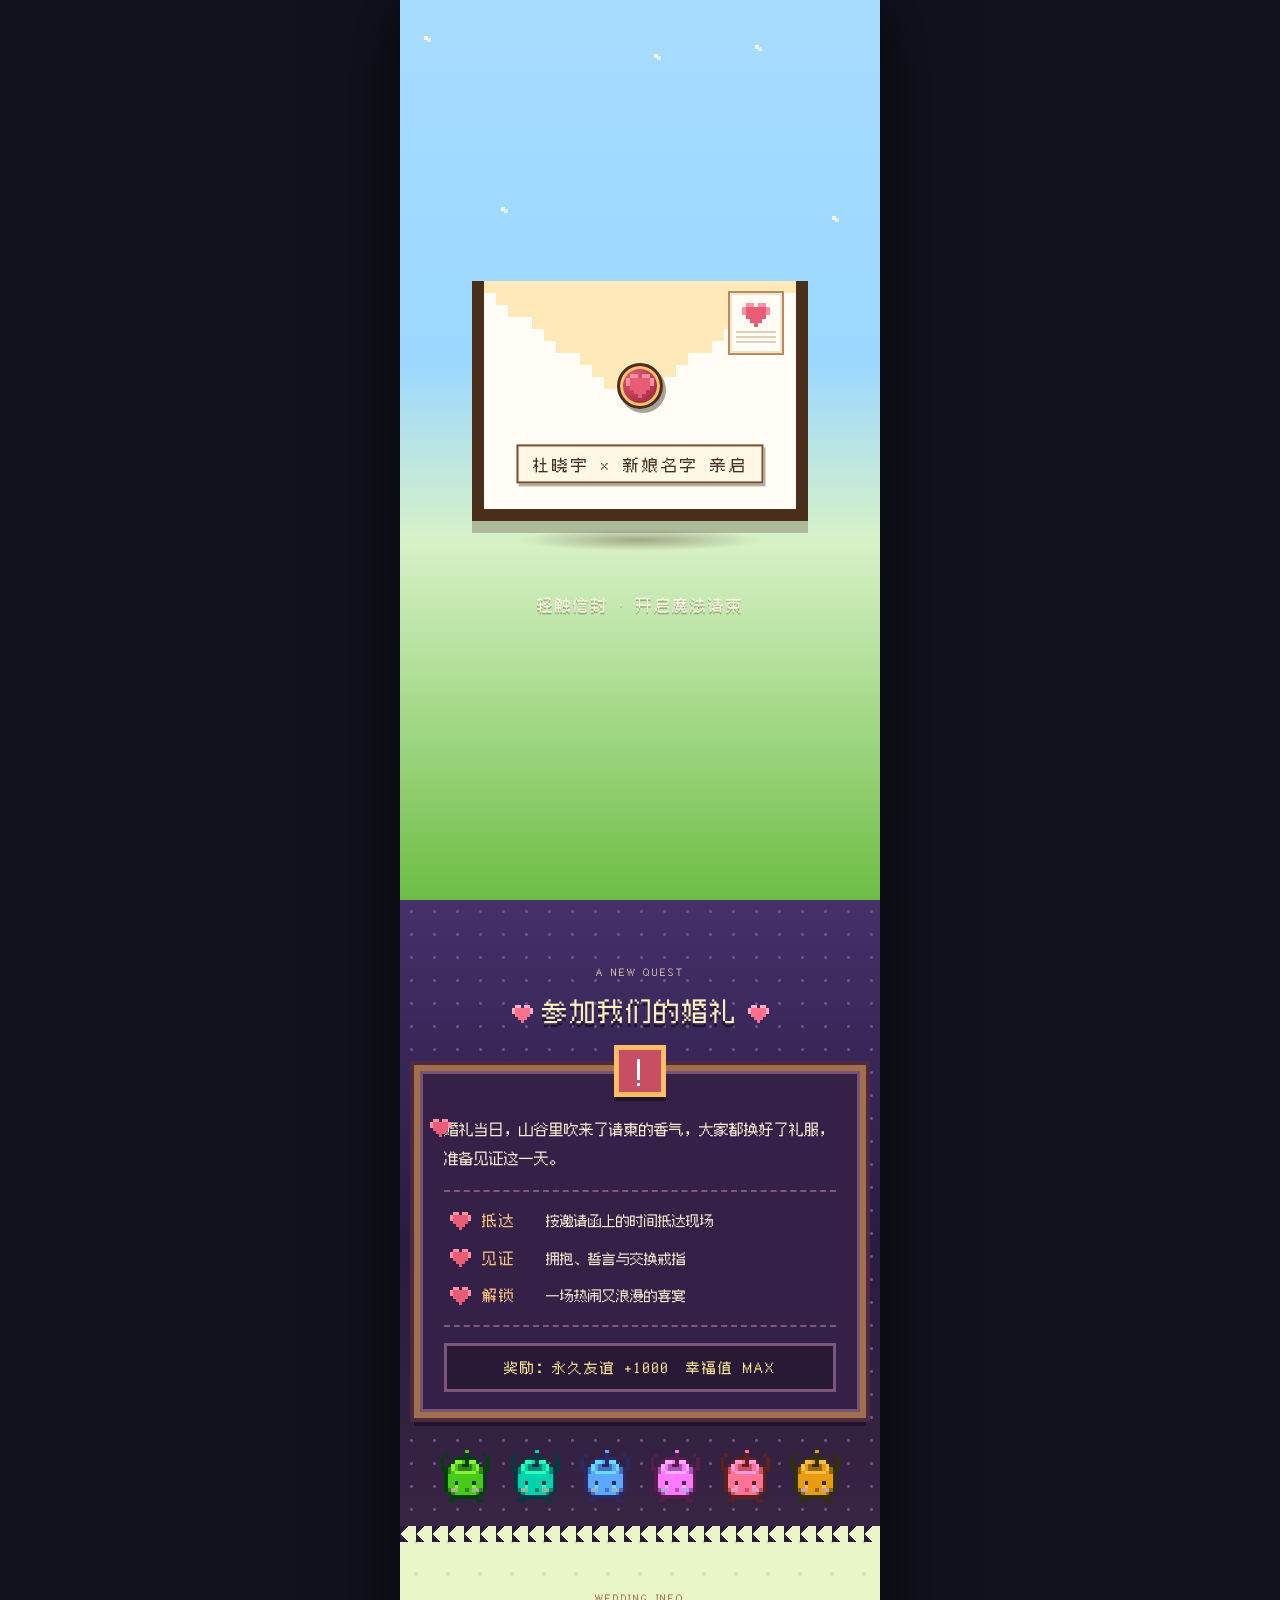
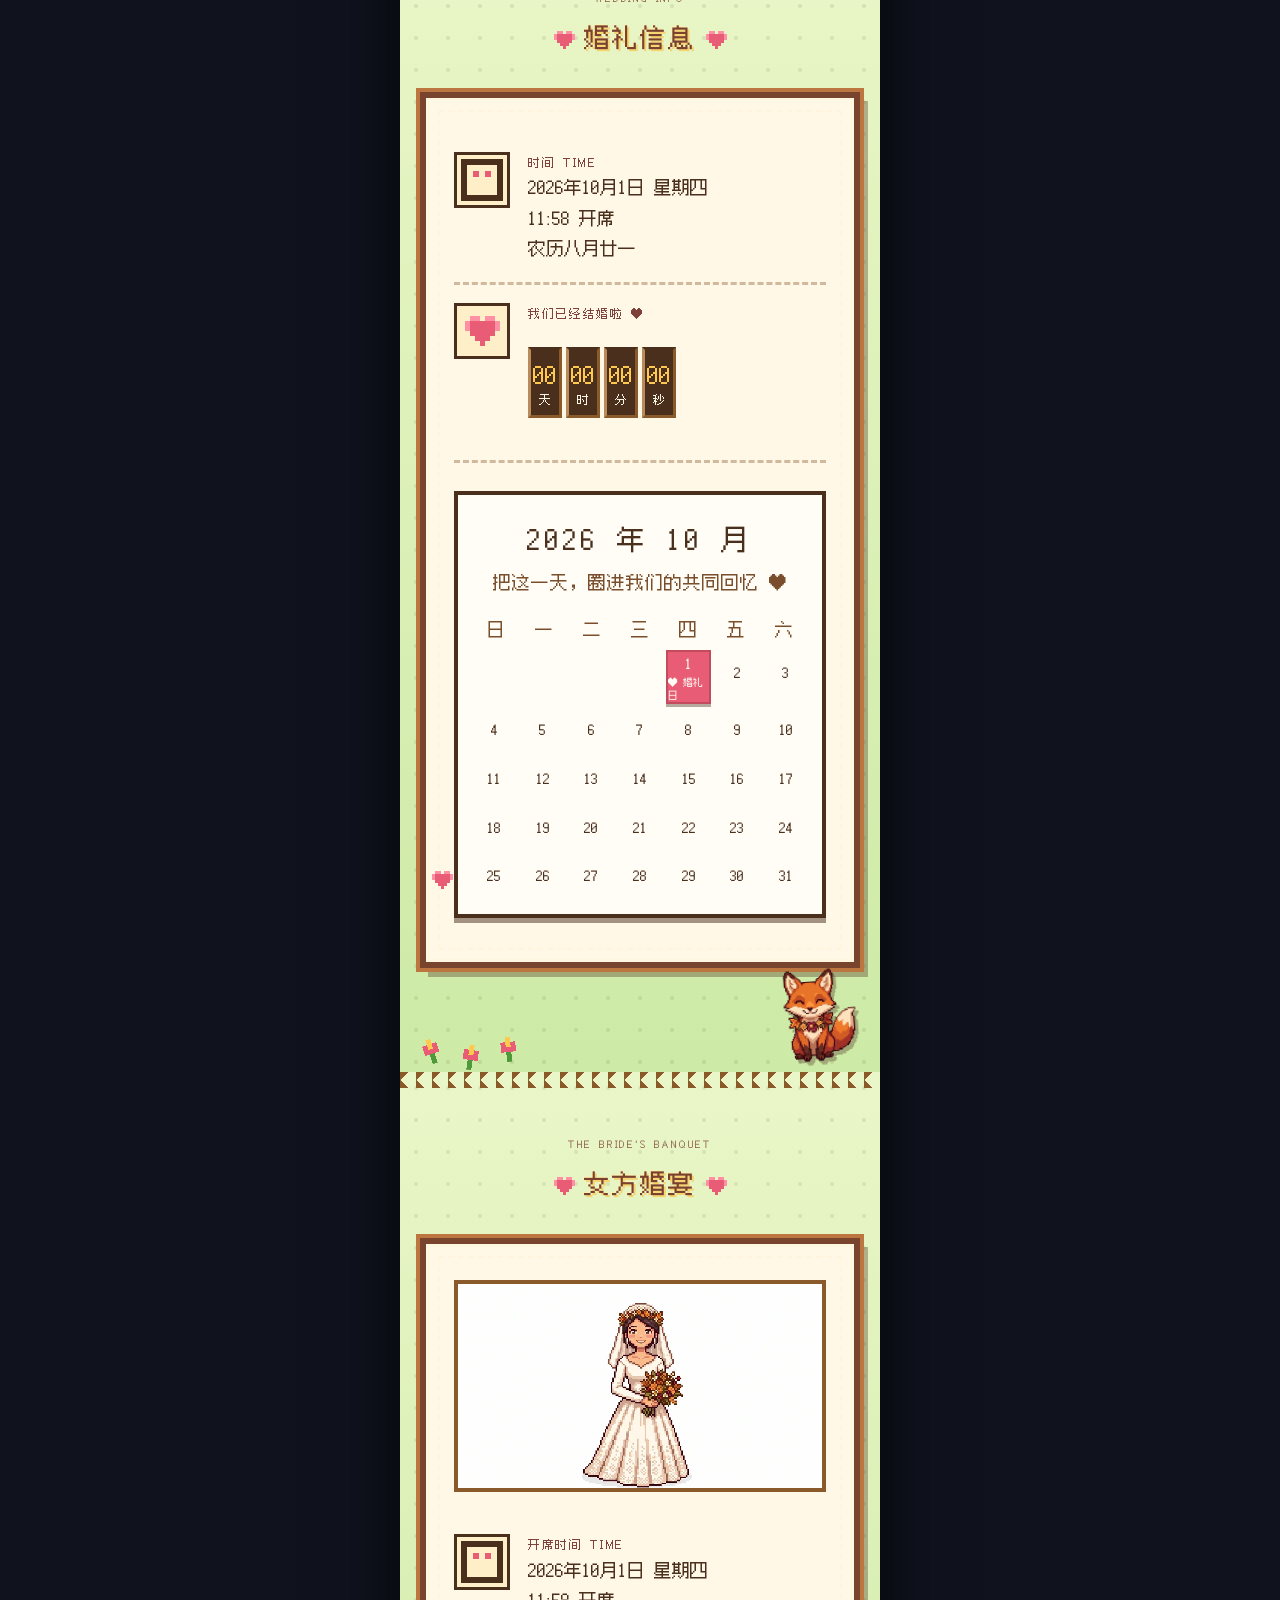
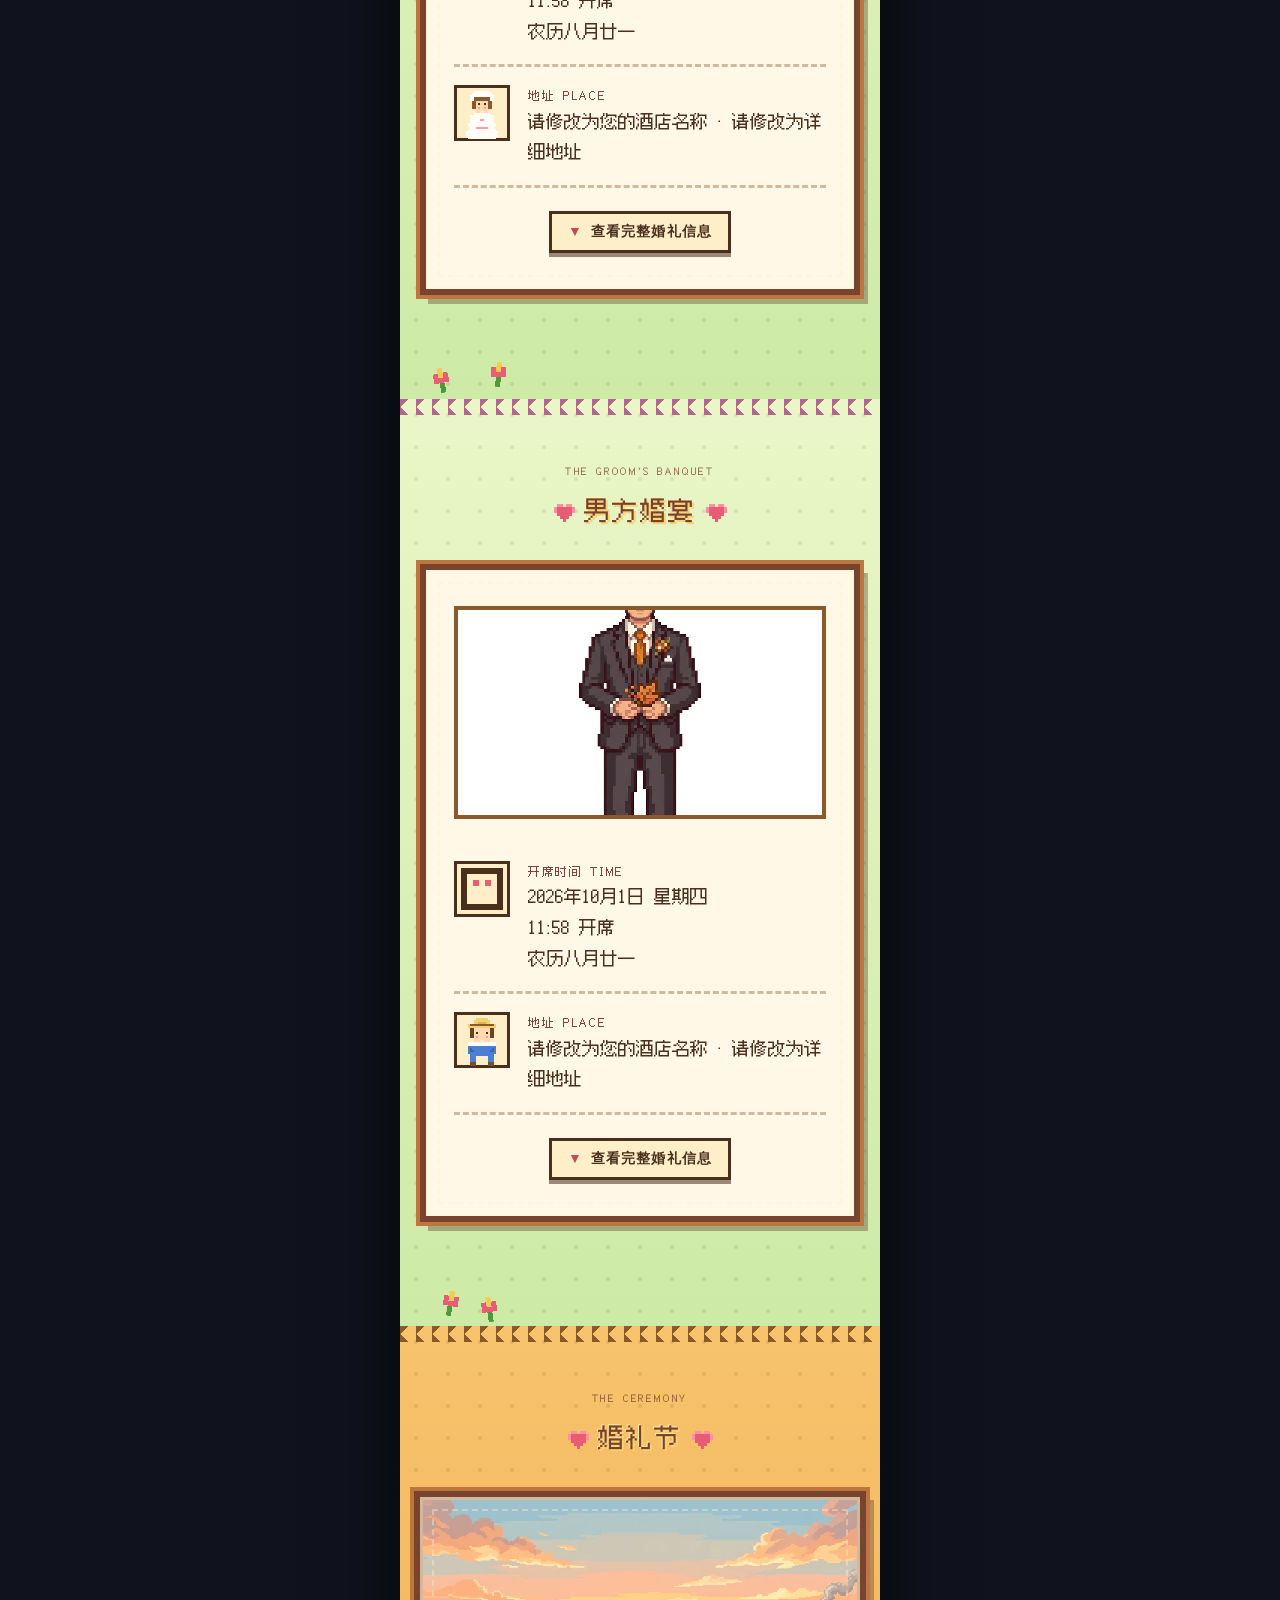
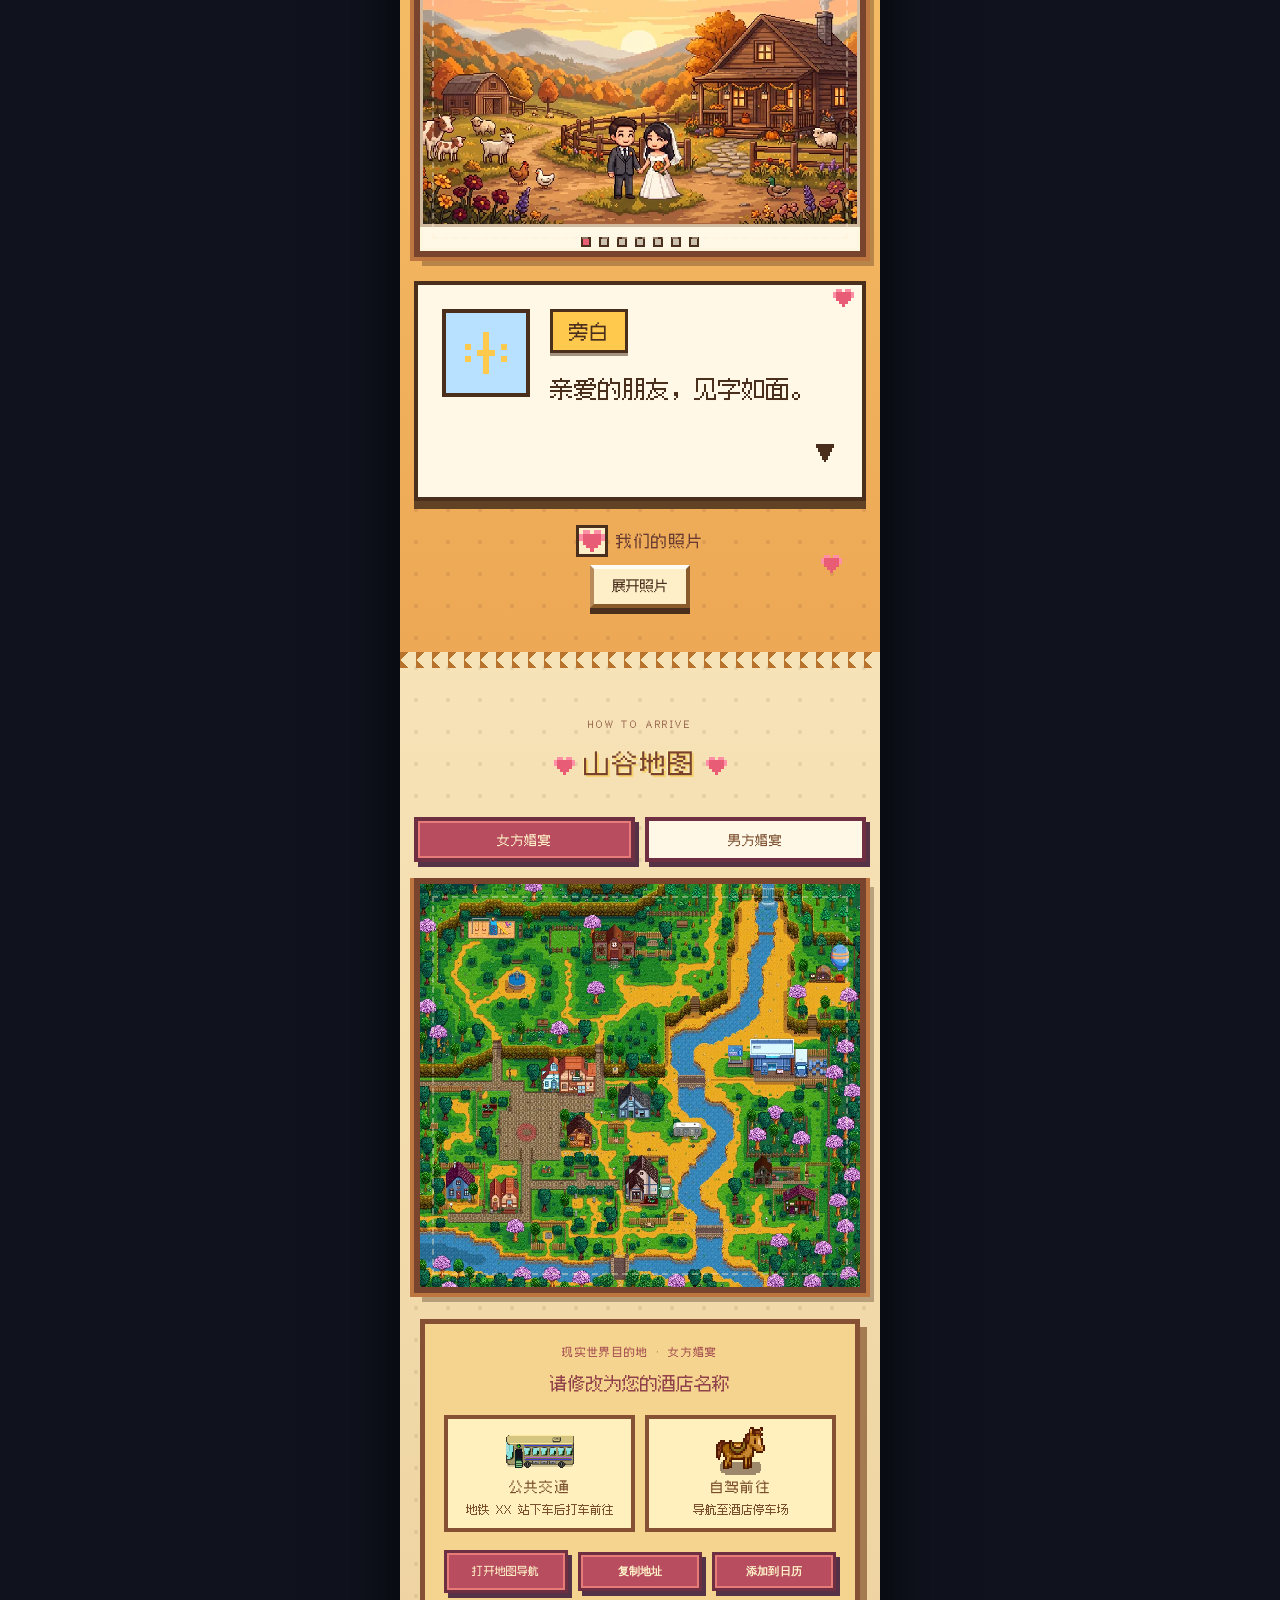
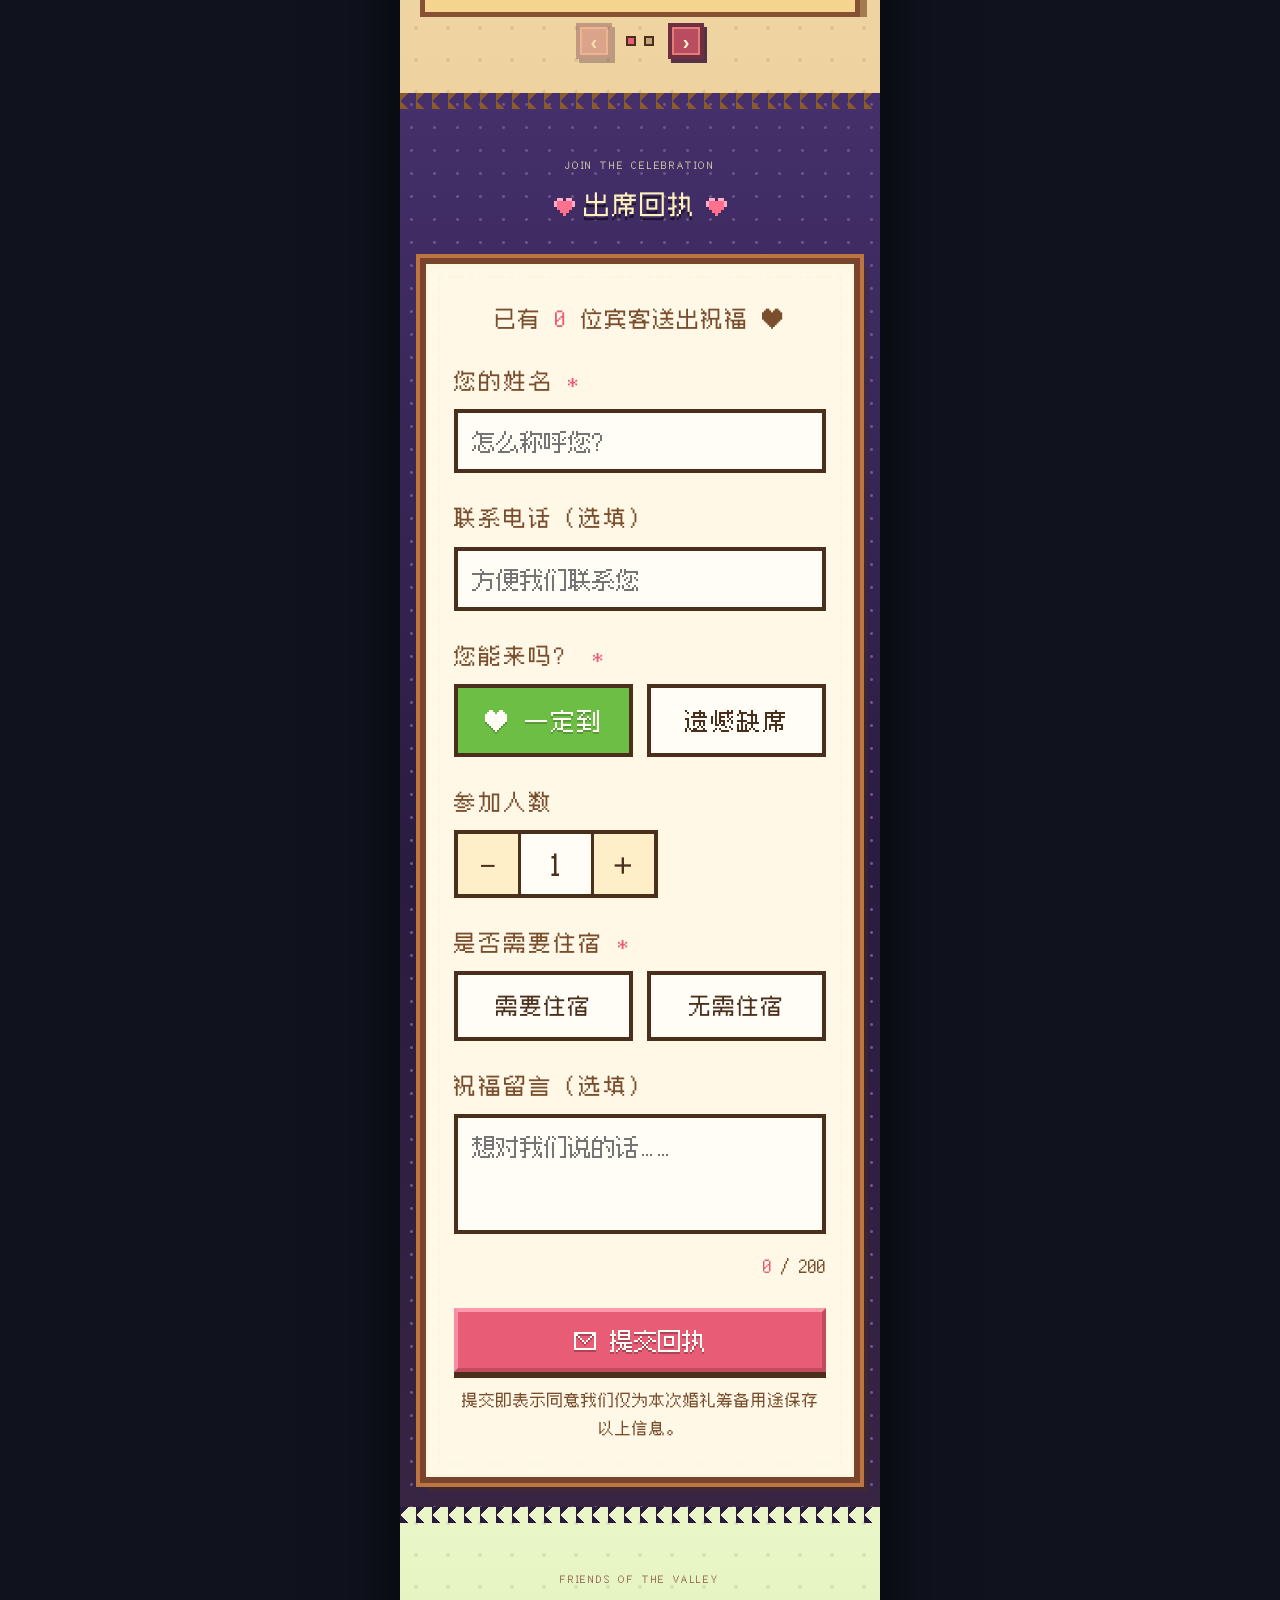
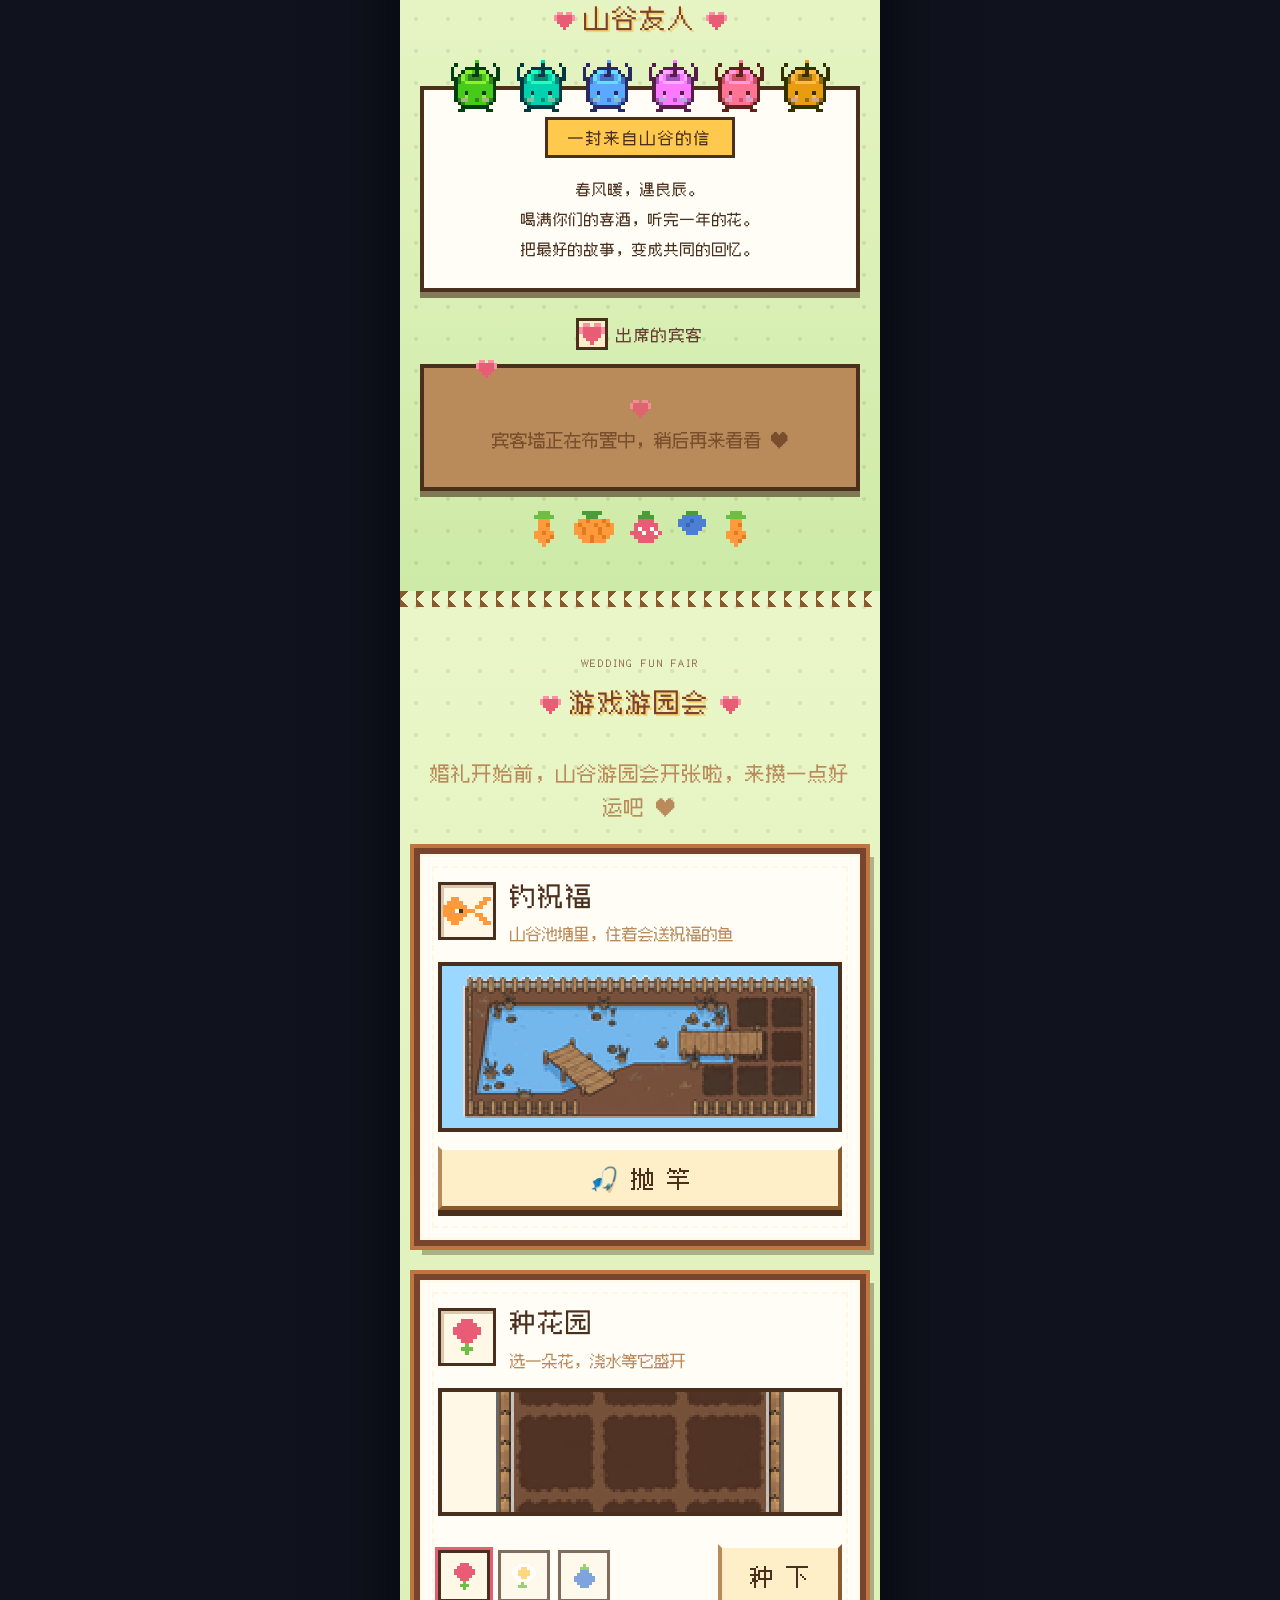
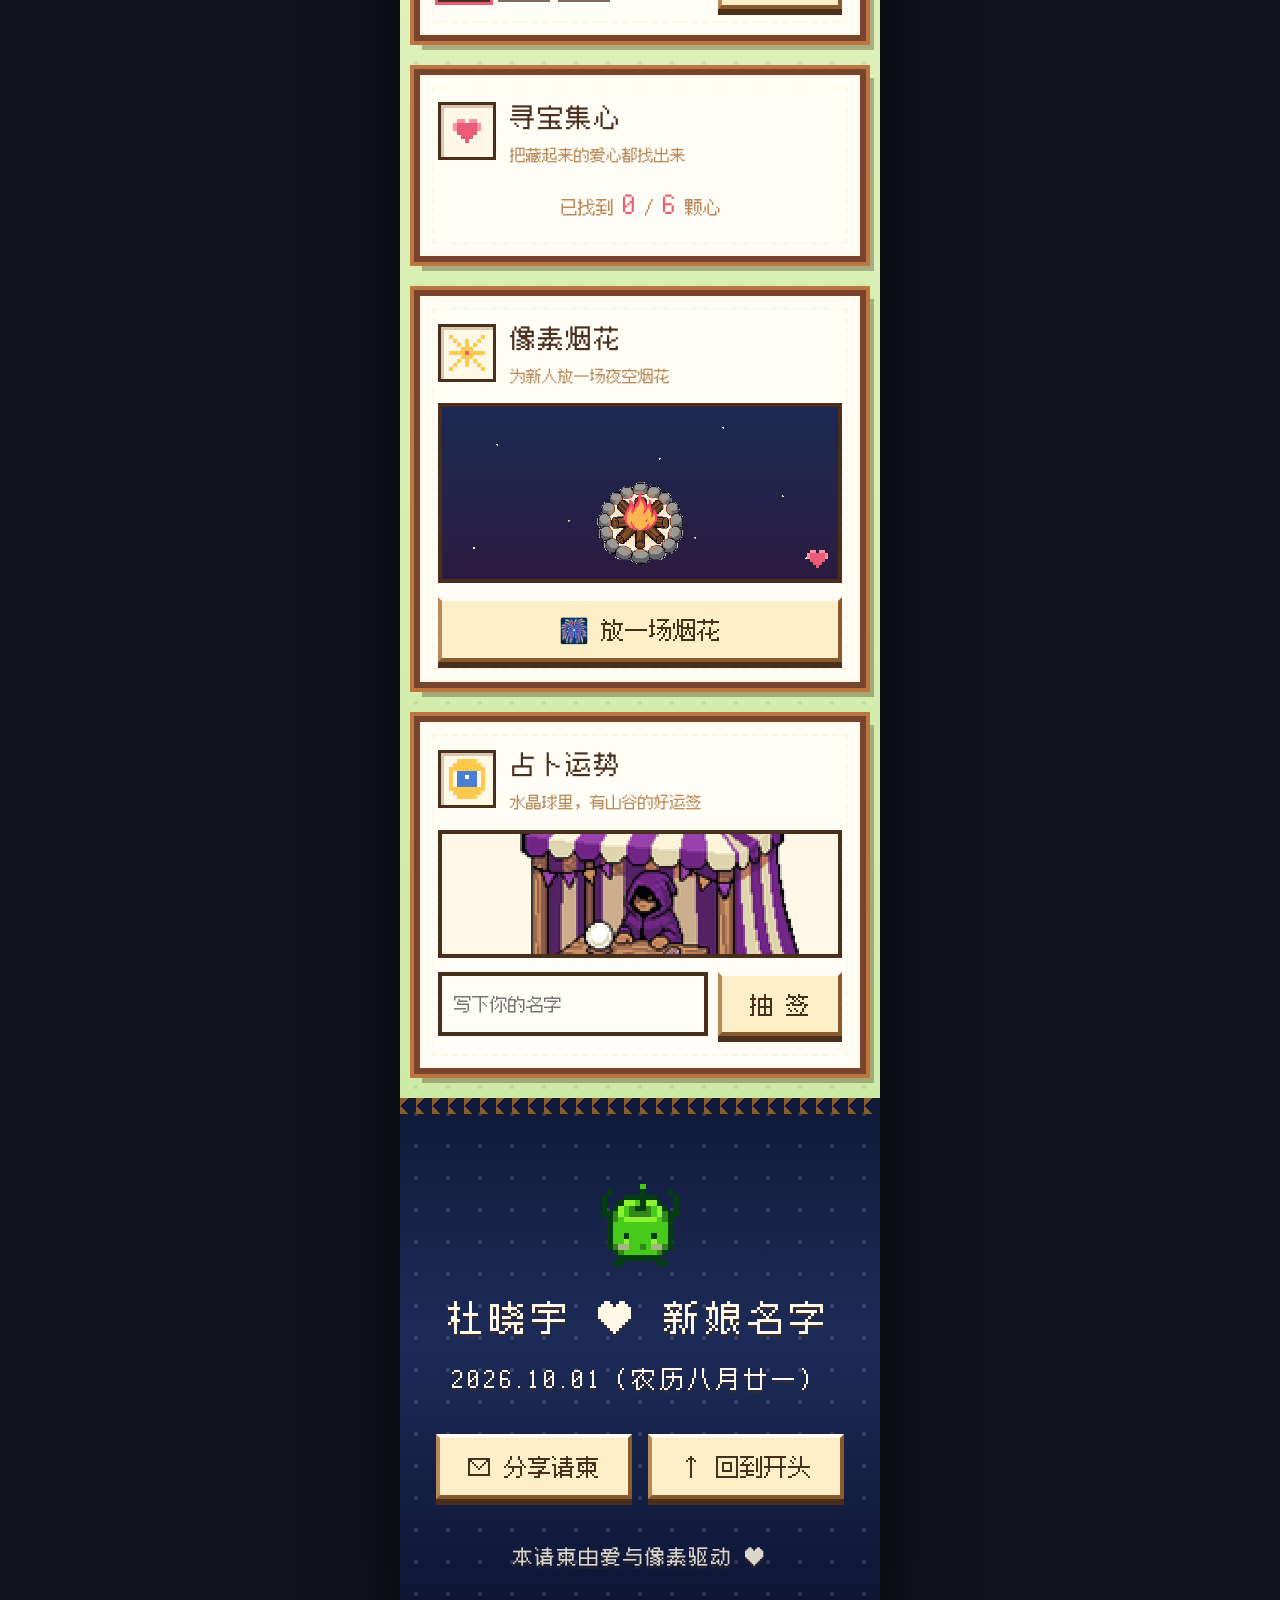
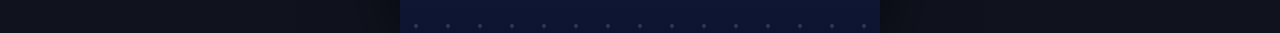
==== commit 0160cadc: "v=43 fadeTo 的 p 夹紧 [0,1]：rAF 时间戳早于 t0 1ms 时 volume=-0.001 越界报错" ====
--- a/index.html
+++ b/index.html
@@ -497,6 +497,6 @@
   <script src="assets/js/supabase.min.js"></script>
   <script src="config.js"></script>
   <script src="js/pixelart.js?v=7"></script>
-  <script src="js/main.js?v=41"></script>
+  <script src="js/main.js?v=43"></script>
 </body>
 </html>
